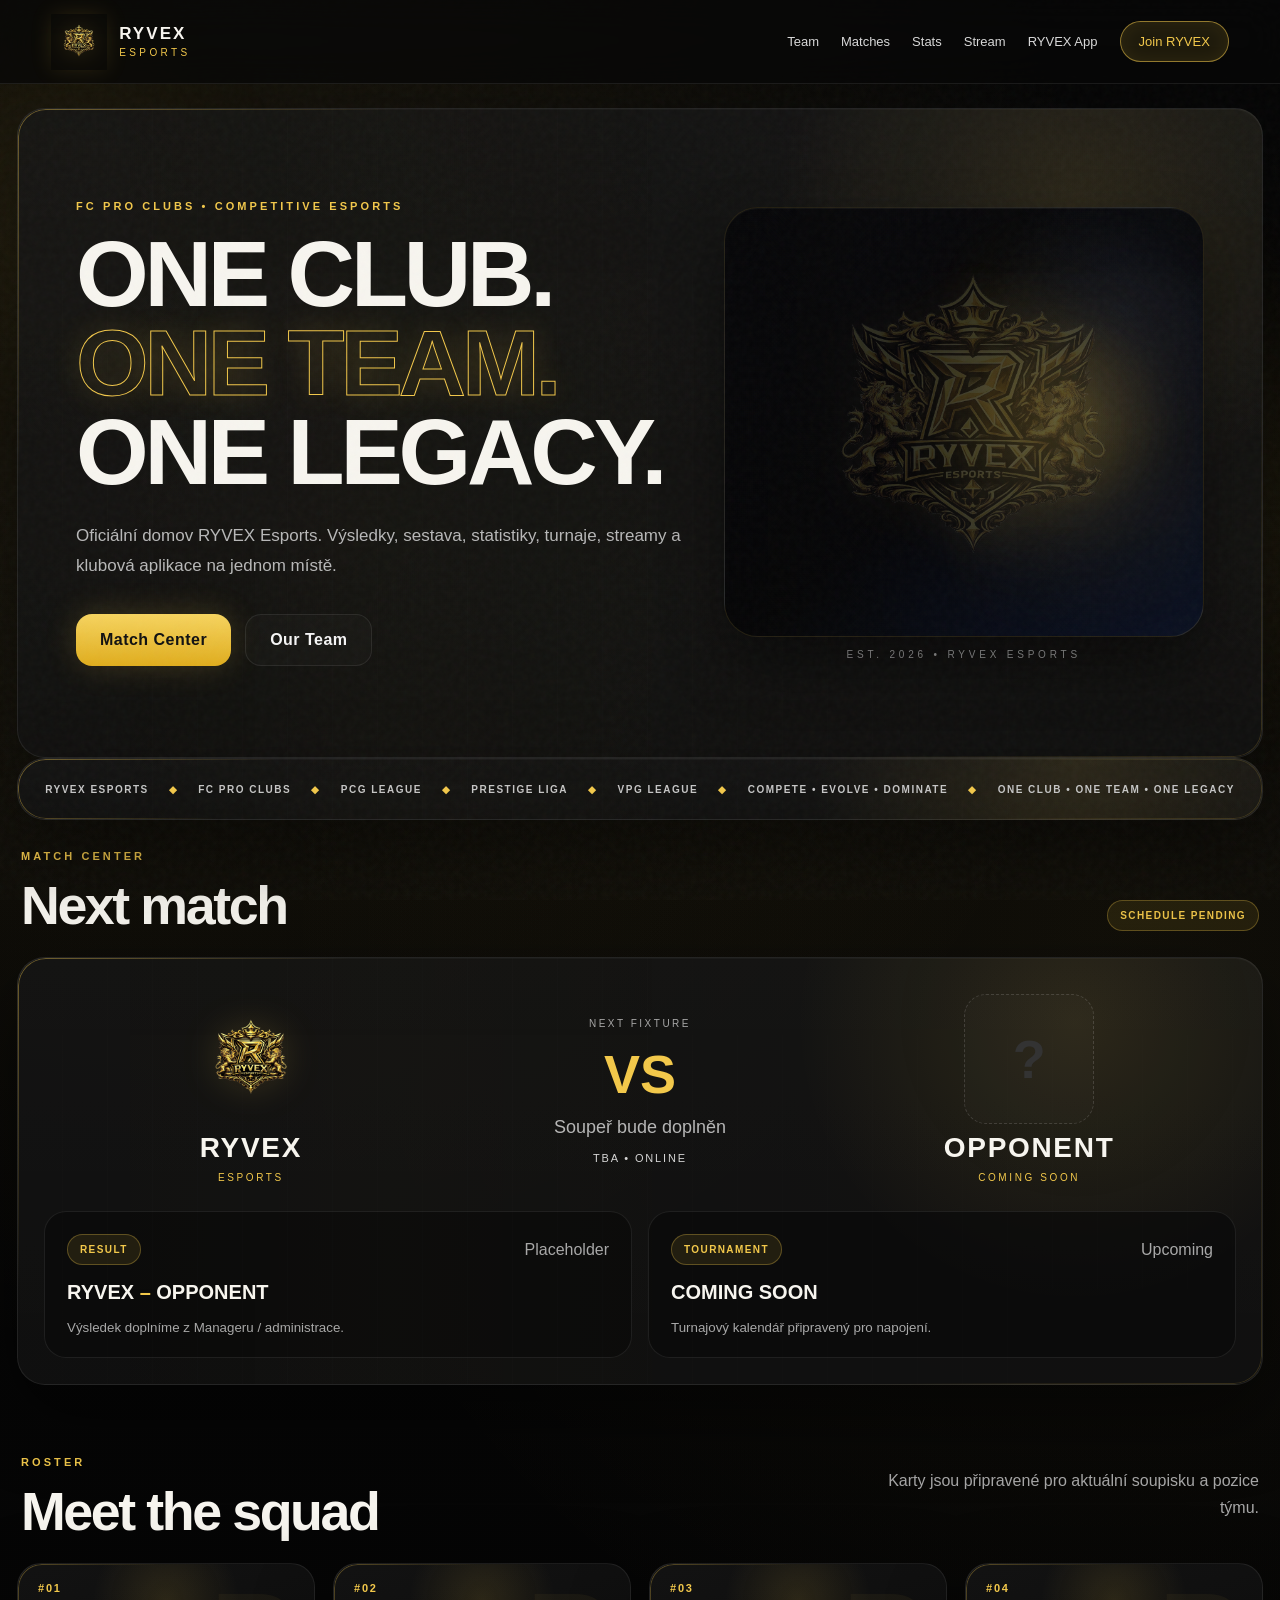
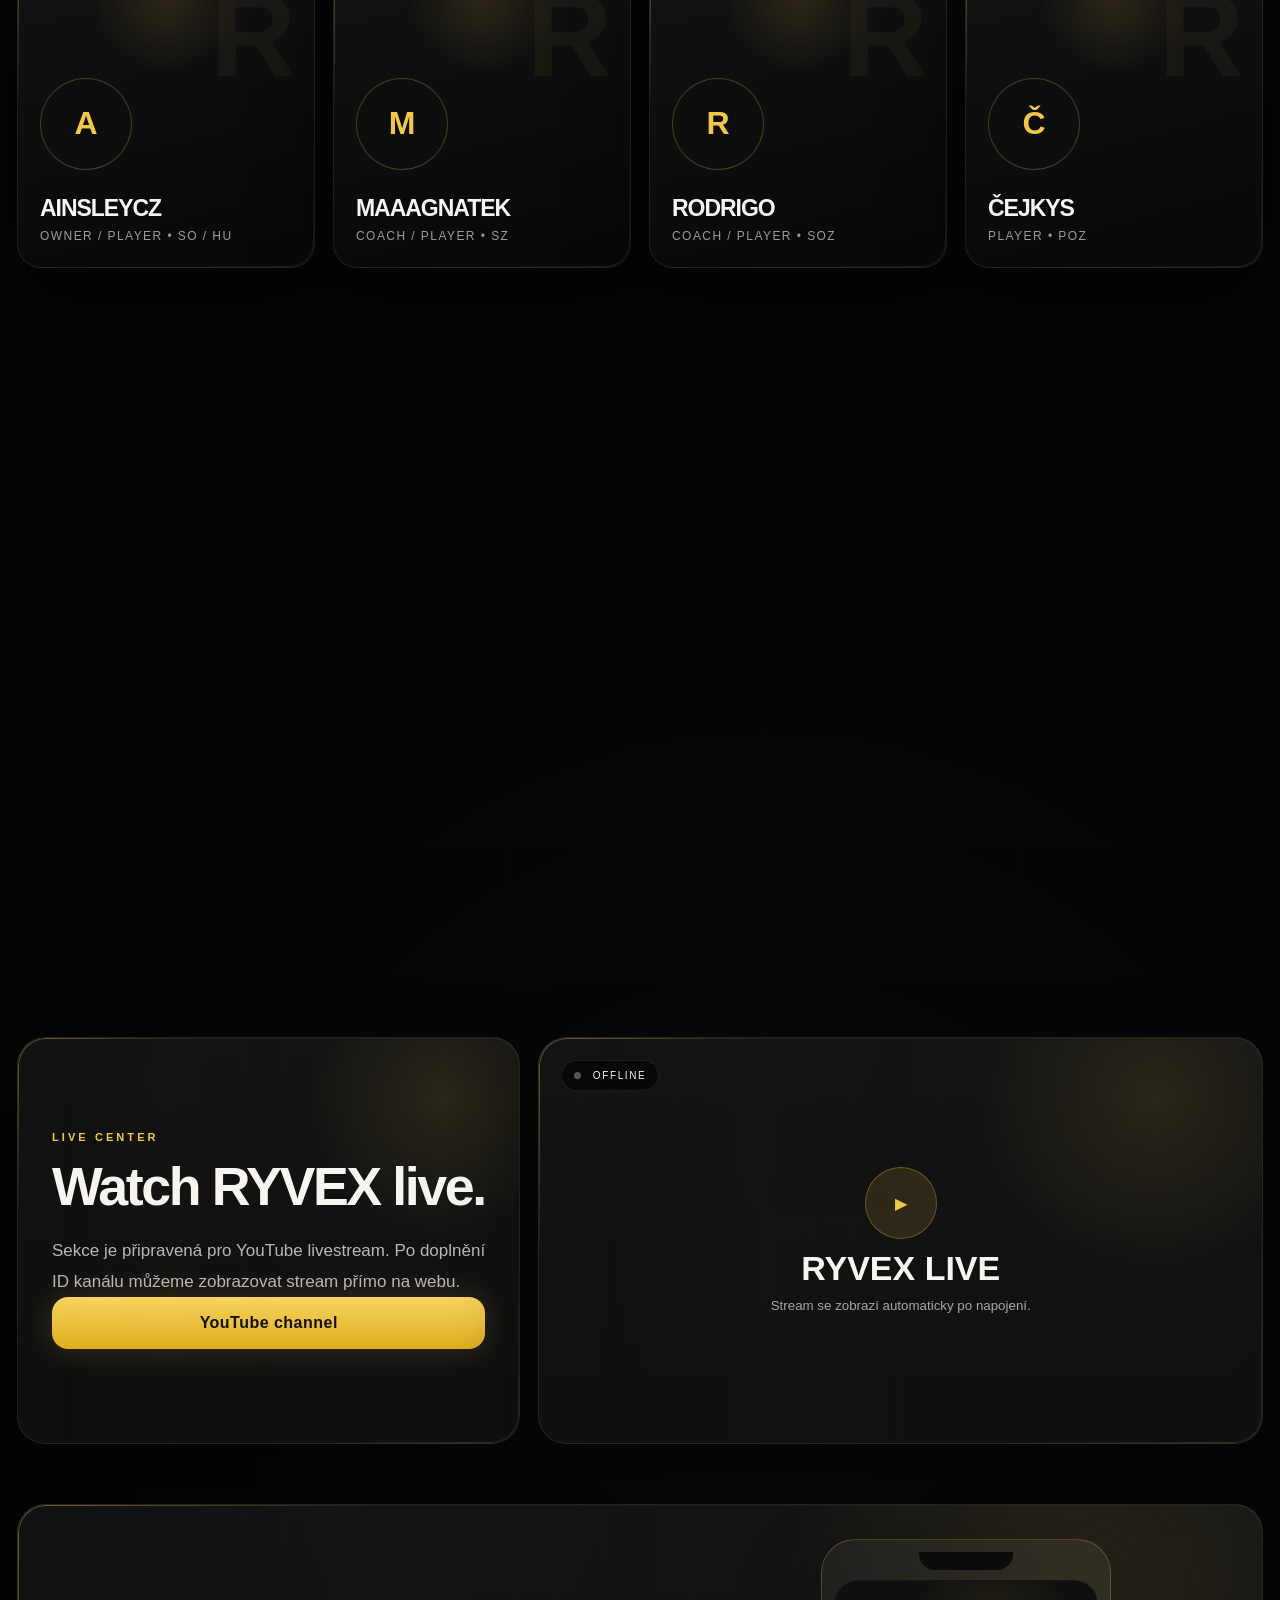
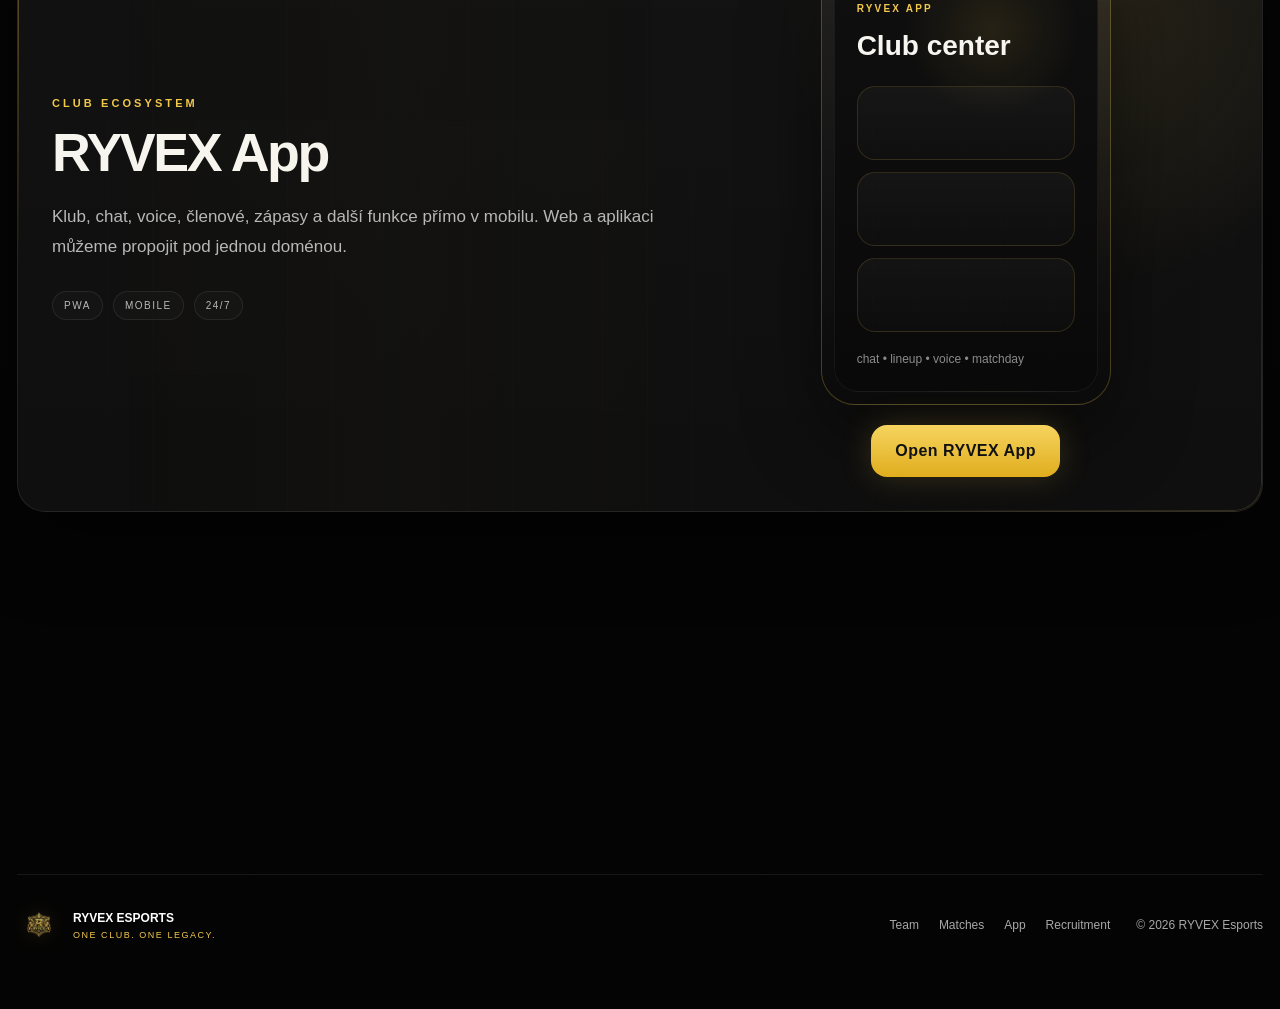
==== index.html @ 5e10c639 "Add files via upload" ====
<!doctype html>
<html lang="cs">
<head>
  <meta charset="utf-8" />
  <meta name="viewport" content="width=device-width, initial-scale=1" />
  <meta name="theme-color" content="#060606" />
  <meta name="description" content="Oficiální web RYVEX Esports." />
  <title>RYVEX Esports</title>
  <link rel="icon" href="assets/ryvex-logo.jpeg" />
  <link rel="stylesheet" href="styles.css" />
</head>
<body>
  <div class="bg-orb orb-a"></div>
  <div class="bg-orb orb-b"></div>
  <div class="bg-orb orb-c"></div>
  <div class="noise"></div>

  <header class="topbar" id="top">
    <a class="brand" href="#home" aria-label="RYVEX Esports – domů">
      <img src="assets/ryvex-logo-transparent.png" alt="RYVEX Esports logo" />
      <div>
        <strong>RYVEX</strong>
        <span>ESPORTS</span>
      </div>
    </a>

    <button class="menu-toggle" aria-label="Otevřít menu" aria-expanded="false">☰</button>

    <nav class="nav" aria-label="Hlavní navigace">
      <a href="#team">Team</a>
      <a href="#matches">Matches</a>
      <a href="#stats">Stats</a>
      <a href="#stream">Stream</a>
      <a href="#app">RYVEX App</a>
      <a class="nav-cta" href="#join">Join RYVEX</a>
    </nav>
  </header>

  <main class="page-shell">
    <section class="hero panel panel-hero" id="home">
      <div class="hero-copy reveal">
        <div class="eyebrow">FC PRO CLUBS • COMPETITIVE ESPORTS</div>
        <h1>ONE CLUB.<br><span>ONE TEAM.</span><br>ONE LEGACY.</h1>
        <p>
          Oficiální domov RYVEX Esports. Výsledky, sestava, statistiky,
          turnaje, streamy a klubová aplikace na jednom místě.
        </p>
        <div class="hero-actions">
          <a class="btn btn-primary" href="#matches">Match Center</a>
          <a class="btn btn-ghost" href="#team">Our Team</a>
        </div>
      </div>

      <div class="hero-mark reveal">
        <div class="emblem-stage discord-stage">
          <div class="discord-glow"></div>
          <img class="hero-emblem hero-emblem-bg" src="assets/ryvex-logo-transparent.png" alt="RYVEX Esports znak v pozadí" />
          <div class="discord-shade"></div>
        </div>
        <div class="since">EST. 2026 • RYVEX ESPORTS</div>
      </div>
    </section>

    <section class="ticker panel panel-thin" aria-label="RYVEX informace">
      <div>RYVEX ESPORTS</div><span>◆</span>
      <div>FC PRO CLUBS</div><span>◆</span>
      <div>PCG LEAGUE</div><span>◆</span>
      <div>PRESTIGE LIGA</div><span>◆</span>
      <div>VPG LEAGUE</div><span>◆</span>
      <div>COMPETE • EVOLVE • DOMINATE</div><span>◆</span>
      <div>ONE CLUB • ONE TEAM • ONE LEGACY</div>
    </section>

    <section class="section" id="matches">
      <div class="section-head reveal">
        <div>
          <div class="eyebrow">MATCH CENTER</div>
          <h2>Next match</h2>
        </div>
        <span class="status-pill">SCHEDULE PENDING</span>
      </div>

      <div class="match-shell reveal panel">
        <div class="match-card-main">
          <div class="team-side ryvex-side">
            <img src="assets/ryvex-logo-transparent.png" alt="RYVEX logo" />
            <strong>RYVEX</strong>
            <span>ESPORTS</span>
          </div>

          <div class="match-meta">
            <small>NEXT FIXTURE</small>
            <div class="vs">VS</div>
            <p>Soupeř bude doplněn</p>
            <div class="match-time">TBA • ONLINE</div>
          </div>

          <div class="team-side opponent">
            <div class="opponent-mark">?</div>
            <strong>OPPONENT</strong>
            <span>COMING SOON</span>
          </div>
        </div>

        <div class="results-grid">
          <article class="result-card">
            <div><span class="badge">RESULT</span><span class="muted">Placeholder</span></div>
            <strong>RYVEX <b>–</b> OPPONENT</strong>
            <small>Výsledek doplníme z Manageru / administrace.</small>
          </article>
          <article class="result-card">
            <div><span class="badge">TOURNAMENT</span><span class="muted">Upcoming</span></div>
            <strong>COMING SOON</strong>
            <small>Turnajový kalendář připravený pro napojení.</small>
          </article>
        </div>
      </div>
    </section>

    <section class="section team-section" id="team">
      <div class="section-head reveal">
        <div>
          <div class="eyebrow">ROSTER</div>
          <h2>Meet the squad</h2>
        </div>
        <p class="section-note">Karty jsou připravené pro aktuální soupisku a pozice týmu.</p>
      </div>

      <div class="roster-grid" id="rosterGrid"></div>
    </section>

    <section class="section" id="stats">
      <div class="section-head reveal">
        <div>
          <div class="eyebrow">CLUB DATA</div>
          <h2>RYVEX numbers</h2>
        </div>
      </div>

      <div class="stats-shell panel reveal">
        <div class="stats-grid">
          <article class="stat"><span>01</span><strong>SEASONS</strong><small>Competitive journey</small></article>
          <article class="stat"><span>00</span><strong>WINS</strong><small>Napojíme na výsledky</small></article>
          <article class="stat"><span>00</span><strong>GOALS</strong><small>Automatické klubové statistiky</small></article>
          <article class="stat"><span>00</span><strong>MVP</strong><small>Player performance</small></article>
        </div>
      </div>
    </section>

    <section class="section split-stream" id="stream">
      <div class="feature panel reveal">
        <div class="eyebrow">LIVE CENTER</div>
        <h2>Watch RYVEX live.</h2>
        <p>
          Sekce je připravená pro YouTube livestream. Po doplnění ID kanálu
          můžeme zobrazovat stream přímo na webu.
        </p>
        <a class="btn btn-primary" href="#" aria-disabled="true">YouTube channel</a>
      </div>

      <div class="stream-frame panel reveal">
        <div class="live-dot"><span></span> OFFLINE</div>
        <div class="stream-placeholder">
          <div class="play">▶</div>
          <strong>RYVEX LIVE</strong>
          <small>Stream se zobrazí automaticky po napojení.</small>
        </div>
      </div>
    </section>

    <section class="section" id="app">
      <div class="app-shell panel reveal">
        <div class="app-copy">
          <div class="eyebrow">CLUB ECOSYSTEM</div>
          <h2>RYVEX App</h2>
          <p>
            Klub, chat, voice, členové, zápasy a další funkce přímo v mobilu.
            Web a aplikaci můžeme propojit pod jednou doménou.
          </p>
          <div class="app-badges">
            <span>PWA</span><span>MOBILE</span><span>24/7</span>
          </div>
        </div>
        <div class="app-preview">
          <div class="phone-mock">
            <div class="phone-notch"></div>
            <div class="phone-screen">
              <div class="mini-badge">RYVEX APP</div>
              <div class="mini-title">Club center</div>
              <div class="mini-cards">
                <div></div><div></div><div></div>
              </div>
              <div class="mini-footer">chat • lineup • voice • matchday</div>
            </div>
          </div>
          <a class="btn btn-primary" href="#" aria-disabled="true">Open RYVEX App</a>
        </div>
      </div>
    </section>

    <section class="section" id="join">
      <div class="join-panel panel reveal">
        <div>
          <div class="eyebrow">RECRUITMENT</div>
          <h2>Ready to wear the R?</h2>
          <p>
            Hledáme hráče, kteří chtějí komunikovat, soutěžit a růst společně
            s klubem. Náborový formulář připojíme zdarma.
          </p>
        </div>
        <a class="btn btn-primary" href="mailto:ryvex@example.com">Join RYVEX</a>
      </div>
    </section>
  </main>

  <footer class="footer-wrap">
    <div class="footer-brand">
      <img src="assets/ryvex-logo-transparent.png" alt="" />
      <div><strong>RYVEX ESPORTS</strong><span>ONE CLUB. ONE LEGACY.</span></div>
    </div>
    <div class="footer-links">
      <a href="#team">Team</a>
      <a href="#matches">Matches</a>
      <a href="#app">App</a>
      <a href="#join">Recruitment</a>
    </div>
    <div class="copyright">© <span id="year"></span> RYVEX Esports</div>
  </footer>

  <script src="script.js"></script>
</body>
</html>
---- styles.css ----
:root{
  --bg:#050505;
  --bg-soft:#090909;
  --panel:rgba(15,15,15,.82);
  --panel-strong:rgba(12,12,12,.94);
  --gold:#f2c84b;
  --gold-2:#a67917;
  --gold-soft:rgba(242,200,75,.12);
  --gold-line:rgba(242,200,75,.22);
  --text:#f7f5ef;
  --muted:#a8a8a8;
  --line:rgba(255,255,255,.08);
  --radius:28px;
  --shadow:0 30px 80px rgba(0,0,0,.45);
}
*{box-sizing:border-box}
html{scroll-behavior:smooth}
body{
  margin:0;
  background:
    radial-gradient(circle at 15% 10%, rgba(242,200,75,.09), transparent 24%),
    radial-gradient(circle at 86% 22%, rgba(242,200,75,.05), transparent 24%),
    radial-gradient(circle at 60% 70%, rgba(255,255,255,.02), transparent 25%),
    linear-gradient(180deg,#060606 0%, #040404 100%);
  color:var(--text);
  font-family:Inter,ui-sans-serif,-apple-system,BlinkMacSystemFont,"Segoe UI",sans-serif;
  overflow-x:hidden;
}
a{color:inherit;text-decoration:none}
img{display:block;max-width:100%}
.noise{
  position:fixed;inset:0;pointer-events:none;z-index:2;opacity:.035;
  background-image:url("data:image/svg+xml,%3Csvg viewBox='0 0 180 180' xmlns='http://www.w3.org/2000/svg'%3E%3Cfilter id='n'%3E%3CfeTurbulence type='fractalNoise' baseFrequency='.8' numOctaves='4' stitchTiles='stitch'/%3E%3C/filter%3E%3Crect width='100%25' height='100%25' filter='url(%23n)' opacity='.9'/%3E%3C/svg%3E");
}
.bg-orb{
  position:fixed;border-radius:50%;filter:blur(95px);pointer-events:none;z-index:0;opacity:.95;
}
.orb-a{width:260px;height:260px;left:-80px;top:80px;background:rgba(242,200,75,.08)}
.orb-b{width:360px;height:360px;right:-120px;top:320px;background:rgba(242,200,75,.06)}
.orb-c{width:260px;height:260px;left:40%;bottom:10%;background:rgba(255,255,255,.025)}
.topbar{
  position:sticky;top:0;z-index:60;
  height:84px;padding:0 clamp(18px,4vw,54px);
  display:flex;align-items:center;justify-content:space-between;
  background:rgba(7,7,7,.72);
  border-bottom:1px solid var(--line);
  backdrop-filter:blur(18px);
}
.brand{display:flex;align-items:center;gap:12px;position:relative;z-index:1}
.brand img{width:56px;height:56px;object-fit:contain;border-radius:0;border:0;box-shadow:0 0 22px rgba(242,200,75,.12);filter:drop-shadow(0 0 12px rgba(242,200,75,.16))}
.brand div{display:grid;line-height:1}
.brand strong{font-size:17px;letter-spacing:.12em}
.brand span{font-size:10px;letter-spacing:.34em;color:var(--gold);margin-top:6px}
.nav{display:flex;align-items:center;gap:22px;font-size:13px;color:#d8d8d8}
.nav a{transition:.25s ease}
.nav a:hover{color:var(--gold)}
.nav-cta{
  padding:12px 18px;border:1px solid rgba(242,200,75,.55);border-radius:999px;
  color:var(--gold)!important;background:rgba(242,200,75,.10);
  box-shadow:inset 0 0 18px rgba(242,200,75,.08);
}
.menu-toggle{display:none;background:none;border:0;color:white;font-size:28px}
.page-shell{position:relative;z-index:1;width:min(1280px,calc(100% - 34px));margin:0 auto;padding:24px 0 36px}
.section{padding:30px 0}
.panel{
  background:
    linear-gradient(180deg,rgba(255,255,255,.025),rgba(255,255,255,.01)),
    radial-gradient(circle at 85% 15%,rgba(242,200,75,.11),transparent 25%),
    var(--panel);
  border:1px solid rgba(255,255,255,.08);
  box-shadow:var(--shadow), inset 0 1px 0 rgba(255,255,255,.03);
  border-radius:var(--radius);
  position:relative;
  overflow:hidden;
}
.panel::before{
  content:"";position:absolute;inset:0;border-radius:inherit;padding:1px;
  background:linear-gradient(135deg,rgba(242,200,75,.42),transparent 20%,transparent 78%,rgba(242,200,75,.18));
  -webkit-mask:linear-gradient(#000 0 0) content-box,linear-gradient(#000 0 0);
  -webkit-mask-composite:xor;mask-composite:exclude;
  pointer-events:none;
}
.panel::after{
  content:"";position:absolute;inset:0;background:
  linear-gradient(90deg,transparent,rgba(242,200,75,.02),transparent 60%),
  repeating-linear-gradient(90deg,transparent 0 44px,rgba(255,255,255,.012) 44px 45px);
  opacity:.55;pointer-events:none;
}
.panel-hero{padding:58px;display:grid;grid-template-columns:1.12fr .88fr;align-items:center;gap:36px;min-height:650px}
.panel-thin{padding:18px 28px}
.hero-copy,.hero-mark{position:relative;z-index:1}
.eyebrow{color:var(--gold);font-size:11px;font-weight:800;letter-spacing:.28em;margin-bottom:18px}
h1,h2,h3{margin:0;letter-spacing:-.045em;line-height:.95}
h1{font-size:clamp(56px,7.3vw,106px);font-weight:900}
h1 span{color:transparent;-webkit-text-stroke:1px var(--gold);text-shadow:0 0 30px rgba(242,200,75,.16)}
h2{font-size:clamp(40px,4.2vw,64px)}
.hero p,.feature p,.app-copy p,.join-panel p{max-width:640px;color:#b8b8b8;font-size:17px;line-height:1.8;margin:24px 0 0}
.hero-actions{display:flex;gap:14px;flex-wrap:wrap;margin-top:32px}
.btn{display:inline-flex;align-items:center;justify-content:center;min-height:52px;padding:0 24px;border-radius:16px;font-weight:800;letter-spacing:.03em;transition:transform .2s ease, box-shadow .2s ease, border-color .2s ease}
.btn:hover{transform:translateY(-1px)}
.btn-primary{background:linear-gradient(180deg,#f6d45f,#e0ad1d);color:#111;box-shadow:0 0 32px rgba(242,200,75,.18)}
.btn-ghost{background:rgba(255,255,255,.02);border:1px solid var(--line);color:#f5f5f5}
.emblem-stage{
  position:relative;min-height:430px;overflow:hidden;
  border-radius:34px;isolation:isolate;
}
.discord-stage{
  background:
    radial-gradient(circle at 72% 48%, rgba(242,200,75,.11), transparent 24%),
    radial-gradient(circle at 84% 24%, rgba(43,61,114,.22), transparent 28%),
    linear-gradient(140deg, rgba(9,9,12,.98) 0%, rgba(6,6,8,.96) 54%, rgba(12,20,42,.96) 100%);
  border:1px solid rgba(242,200,75,.12);
  box-shadow:inset 0 1px 0 rgba(255,255,255,.05),0 28px 60px rgba(0,0,0,.42);
}
.discord-stage::before{
  content:"";position:absolute;inset:-18% auto -18% 48%;width:52%;
  background:radial-gradient(circle,rgba(242,200,75,.12) 0%,rgba(242,200,75,.035) 46%,transparent 72%);
  filter:blur(16px);opacity:.95;z-index:0;
}
.discord-glow{
  position:absolute;inset:12% 10% 10% 38%;
  background:radial-gradient(circle at center,rgba(255,214,98,.16),rgba(255,214,98,.05) 42%,transparent 74%);
  filter:blur(24px);z-index:0;
}
.hero-emblem{position:absolute;height:auto;object-fit:contain;pointer-events:none}
.hero-emblem-bg{
  width:min(520px,96%);
  right:0;top:50%;transform:translateY(-50%) scale(1.05);
  opacity:.22;
  filter:saturate(.9) brightness(.82) drop-shadow(0 0 28px rgba(242,200,75,.18));
}
.discord-shade{
  position:absolute;inset:0;
  background:
    linear-gradient(90deg, rgba(8,8,8,.10) 0%, rgba(8,8,8,.02) 42%, rgba(8,8,8,.14) 100%),
    radial-gradient(circle at 76% 50%, transparent 0%, rgba(5,5,5,.08) 58%, rgba(5,5,5,.38) 100%);
  pointer-events:none;z-index:1;
}
.since{text-align:center;color:#777;font-size:10px;letter-spacing:.38em;margin-top:12px;position:relative;z-index:1}

.ticker{display:flex;align-items:center;justify-content:center;gap:20px;white-space:nowrap;color:#c6c6c6;font-weight:800;letter-spacing:.15em;font-size:10px;min-height:62px;overflow-x:auto;scrollbar-width:none}
.ticker::-webkit-scrollbar{display:none}
.ticker span{color:var(--gold);flex:0 0 auto}
.ticker div{flex:0 0 auto}
.section-head{display:flex;align-items:flex-end;justify-content:space-between;gap:24px;margin-bottom:26px;padding:0 4px}
.section-note{max-width:380px;color:var(--muted);text-align:right;line-height:1.7}
.status-pill,.badge{font-size:10px;letter-spacing:.14em;font-weight:800;padding:9px 12px;border-radius:999px;border:1px solid rgba(242,200,75,.3);color:var(--gold);background:rgba(242,200,75,.10)}
.match-shell{padding:26px}
.match-card-main{display:grid;grid-template-columns:1fr .8fr 1fr;align-items:center;gap:24px;padding:10px 4px 28px}
.team-side{display:grid;justify-items:center;gap:8px;text-align:center}
.team-side img{width:130px;height:130px;object-fit:contain;border-radius:0;border:0;filter:drop-shadow(0 0 18px rgba(242,200,75,.16))}
.team-side strong{font-size:28px;letter-spacing:.06em}.team-side span{font-size:10px;letter-spacing:.26em;color:var(--gold)}
.match-meta{text-align:center}
.match-meta small{font-size:10px;letter-spacing:.25em;color:var(--muted)}
.vs{font-size:54px;font-weight:900;margin:12px 0;color:var(--gold)}
.match-meta p{margin:0;color:#b6b6b6;font-size:18px}.match-time{margin-top:14px;font-size:11px;letter-spacing:.17em;color:#d6d6d6}
.opponent-mark{width:130px;height:130px;border-radius:22px;border:1px dashed rgba(255,255,255,.14);display:grid;place-items:center;font-size:54px;font-weight:900;color:#333;background:rgba(255,255,255,.015)}
.results-grid{display:grid;grid-template-columns:1fr 1fr;gap:16px}
.result-card{border:1px solid var(--line);border-radius:22px;background:rgba(10,10,10,.64);padding:22px;display:grid;gap:16px}
.result-card>div{display:flex;justify-content:space-between;align-items:center}
.result-card strong{font-size:20px}.result-card b{color:var(--gold)}
.result-card small,.muted{color:var(--muted)}
.team-section{padding-top:36px}
.roster-grid{display:grid;grid-template-columns:repeat(4,1fr);gap:18px}
.player-card{min-height:305px;padding:22px;display:flex;flex-direction:column;justify-content:flex-end;position:relative;overflow:hidden;border-radius:24px;border:1px solid rgba(255,255,255,.08);background:
radial-gradient(circle at 50% 12%,rgba(242,200,75,.12),transparent 24%),
linear-gradient(165deg,rgba(19,19,19,.96),rgba(8,8,8,.98));box-shadow:var(--shadow)}
.player-card::before{content:"";position:absolute;inset:0;border-radius:inherit;padding:1px;background:linear-gradient(135deg,rgba(242,200,75,.34),transparent 24%,transparent 78%,rgba(242,200,75,.14));-webkit-mask:linear-gradient(#000 0 0) content-box,linear-gradient(#000 0 0);-webkit-mask-composite:xor;mask-composite:exclude}
.player-card::after{content:"R";position:absolute;top:12px;right:18px;font-size:118px;font-weight:900;color:rgba(242,200,75,.05);line-height:1}
.player-card .number{position:absolute;top:18px;left:20px;color:var(--gold);font-size:11px;font-weight:800;letter-spacing:.16em}
.player-card .avatar{width:92px;height:92px;border-radius:50%;border:1px solid rgba(242,200,75,.25);display:grid;place-items:center;margin-bottom:28px;font-size:32px;font-weight:900;background:#0d0d0d;color:var(--gold);position:relative;z-index:1}
.player-card h3{font-size:23px;position:relative;z-index:1}
.player-card p{margin:8px 0 0;color:#9c9c9c;font-size:12px;letter-spacing:.12em;line-height:1.5;position:relative;z-index:1}
.stats-shell{padding:18px}
.stats-grid{display:grid;grid-template-columns:repeat(4,1fr);gap:16px}
.stat{min-height:180px;border:1px solid var(--line);border-radius:22px;background:rgba(10,10,10,.66);padding:26px;display:flex;flex-direction:column;justify-content:flex-end}
.stat span{font-size:58px;font-weight:900;color:var(--gold)}
.stat strong{font-size:15px;letter-spacing:.14em;margin-top:10px}
.stat small{color:var(--muted);margin-top:8px}
.split-stream{display:grid;grid-template-columns:.82fr 1.18fr;gap:18px;align-items:stretch}
.feature,.stream-frame{padding:34px}
.feature{display:flex;flex-direction:column;justify-content:center}
.stream-frame{aspect-ratio:16/9;position:relative}
.live-dot{position:absolute;top:22px;left:22px;font-size:10px;letter-spacing:.16em;background:rgba(0,0,0,.52);padding:9px 12px;border-radius:999px;border:1px solid var(--line);z-index:1}
.live-dot span{width:7px;height:7px;background:#555;display:inline-block;border-radius:50%;margin-right:7px}
.stream-placeholder{position:absolute;inset:0;display:grid;place-content:center;text-align:center;gap:10px;z-index:1}
.play{width:72px;height:72px;border-radius:50%;display:grid;place-items:center;margin:auto;border:1px solid rgba(242,200,75,.3);background:rgba(242,200,75,.12);color:var(--gold)}
.stream-placeholder strong{font-size:34px}.stream-placeholder small{color:var(--muted)}
.app-shell{padding:34px;display:grid;grid-template-columns:1fr .85fr;align-items:center;gap:34px}
.app-badges{display:flex;gap:10px;margin-top:28px;flex-wrap:wrap}
.app-badges span{padding:8px 11px;border-radius:999px;border:1px solid var(--line);font-size:10px;letter-spacing:.15em;color:#b9b9b9;background:rgba(255,255,255,.02)}
.app-preview{display:grid;justify-items:center;gap:20px}
.phone-mock{width:min(290px,100%);padding:12px;border-radius:34px;border:1px solid rgba(242,200,75,.26);background:linear-gradient(180deg,rgba(255,255,255,.05),rgba(0,0,0,.3));box-shadow:var(--shadow)}
.phone-notch{width:94px;height:18px;background:#0b0b0b;border-radius:0 0 16px 16px;margin:0 auto 10px}
.phone-screen{min-height:390px;border-radius:24px;padding:22px;background:
radial-gradient(circle at 60% 12%,rgba(242,200,75,.10),transparent 22%),
linear-gradient(180deg,#0f0f0f,#090909);border:1px solid rgba(255,255,255,.05)}
.mini-badge{font-size:10px;letter-spacing:.22em;color:var(--gold);font-weight:800}
.mini-title{font-size:28px;font-weight:900;margin-top:16px}
.mini-cards{display:grid;gap:12px;margin-top:24px}
.mini-cards div{height:74px;border-radius:18px;background:linear-gradient(180deg,rgba(255,255,255,.04),rgba(255,255,255,.015));border:1px solid rgba(242,200,75,.14)}
.mini-footer{margin-top:18px;color:#8b8b8b;font-size:12px;line-height:1.6}
.join-panel{padding:34px;display:flex;align-items:center;justify-content:space-between;gap:30px}
.footer-wrap{width:min(1280px,calc(100% - 34px));margin:0 auto 44px;padding:28px 0 18px;border-top:1px solid var(--line);display:grid;grid-template-columns:1fr auto auto;align-items:center;gap:26px;color:var(--muted);font-size:12px;position:relative;z-index:1}
.footer-brand{display:flex;align-items:center;gap:12px}.footer-brand img{width:44px;height:44px;object-fit:contain;border-radius:0;filter:drop-shadow(0 0 10px rgba(242,200,75,.12))}.footer-brand div{display:grid}.footer-brand strong{color:white}.footer-brand span{font-size:9px;letter-spacing:.17em;color:var(--gold);margin-top:5px}
.footer-links{display:flex;gap:20px}.footer-links a:hover{color:var(--gold)}
.reveal{opacity:0;transform:translateY(18px);transition:opacity .7s ease,transform .7s ease}.reveal.visible{opacity:1;transform:none}
@media (max-width:1100px){
  .panel-hero,.app-shell{grid-template-columns:1fr}
  .split-stream{grid-template-columns:1fr}
  .hero-mark{max-width:620px;margin:auto}
}
@media (max-width:980px){
  .nav{position:absolute;top:82px;left:14px;right:14px;display:none;flex-direction:column;align-items:stretch;background:#0b0b0b;border:1px solid var(--line);border-radius:20px;padding:18px;box-shadow:var(--shadow)}
  .nav.open{display:flex}.menu-toggle{display:block}
  .match-card-main{grid-template-columns:1fr;gap:30px}
  .roster-grid,.stats-grid{grid-template-columns:repeat(2,1fr)}
  .join-panel{align-items:flex-start;flex-direction:column}
  .footer-wrap{grid-template-columns:1fr;justify-items:start}
}
@media (max-width:700px){
  .page-shell{width:min(100% - 18px,1280px);padding-top:12px}
  .section{padding:20px 0}
  .topbar{padding:0 14px}.brand div{display:none}
  .panel-hero{padding:28px;min-height:auto;gap:20px}
  .emblem-stage{min-height:300px}
  .hero-emblem-bg{width:min(420px,100%);opacity:.28;right:50%;transform:translate(50%,-50%) scale(1.02)}
  h1{font-size:clamp(46px,14vw,68px)}
  h2{font-size:clamp(38px,11vw,52px)}
  .hero p,.feature p,.app-copy p,.join-panel p{font-size:16px;line-height:1.75}
  .section-head{align-items:flex-start;flex-direction:column}
  .section-note{text-align:left}
  .ticker{justify-content:flex-start;padding:0 16px;overflow:auto}
  .results-grid,.roster-grid,.stats-grid{grid-template-columns:1fr}
  .match-shell,.stats-shell,.feature,.stream-frame,.app-shell,.join-panel{padding:22px}
  .team-side img,.opponent-mark{width:110px;height:110px}
  .app-shell{gap:24px}
  .phone-screen{min-height:300px}
  .stream-frame{min-height:320px;aspect-ratio:auto}
  .stream-placeholder strong{font-size:28px}
}
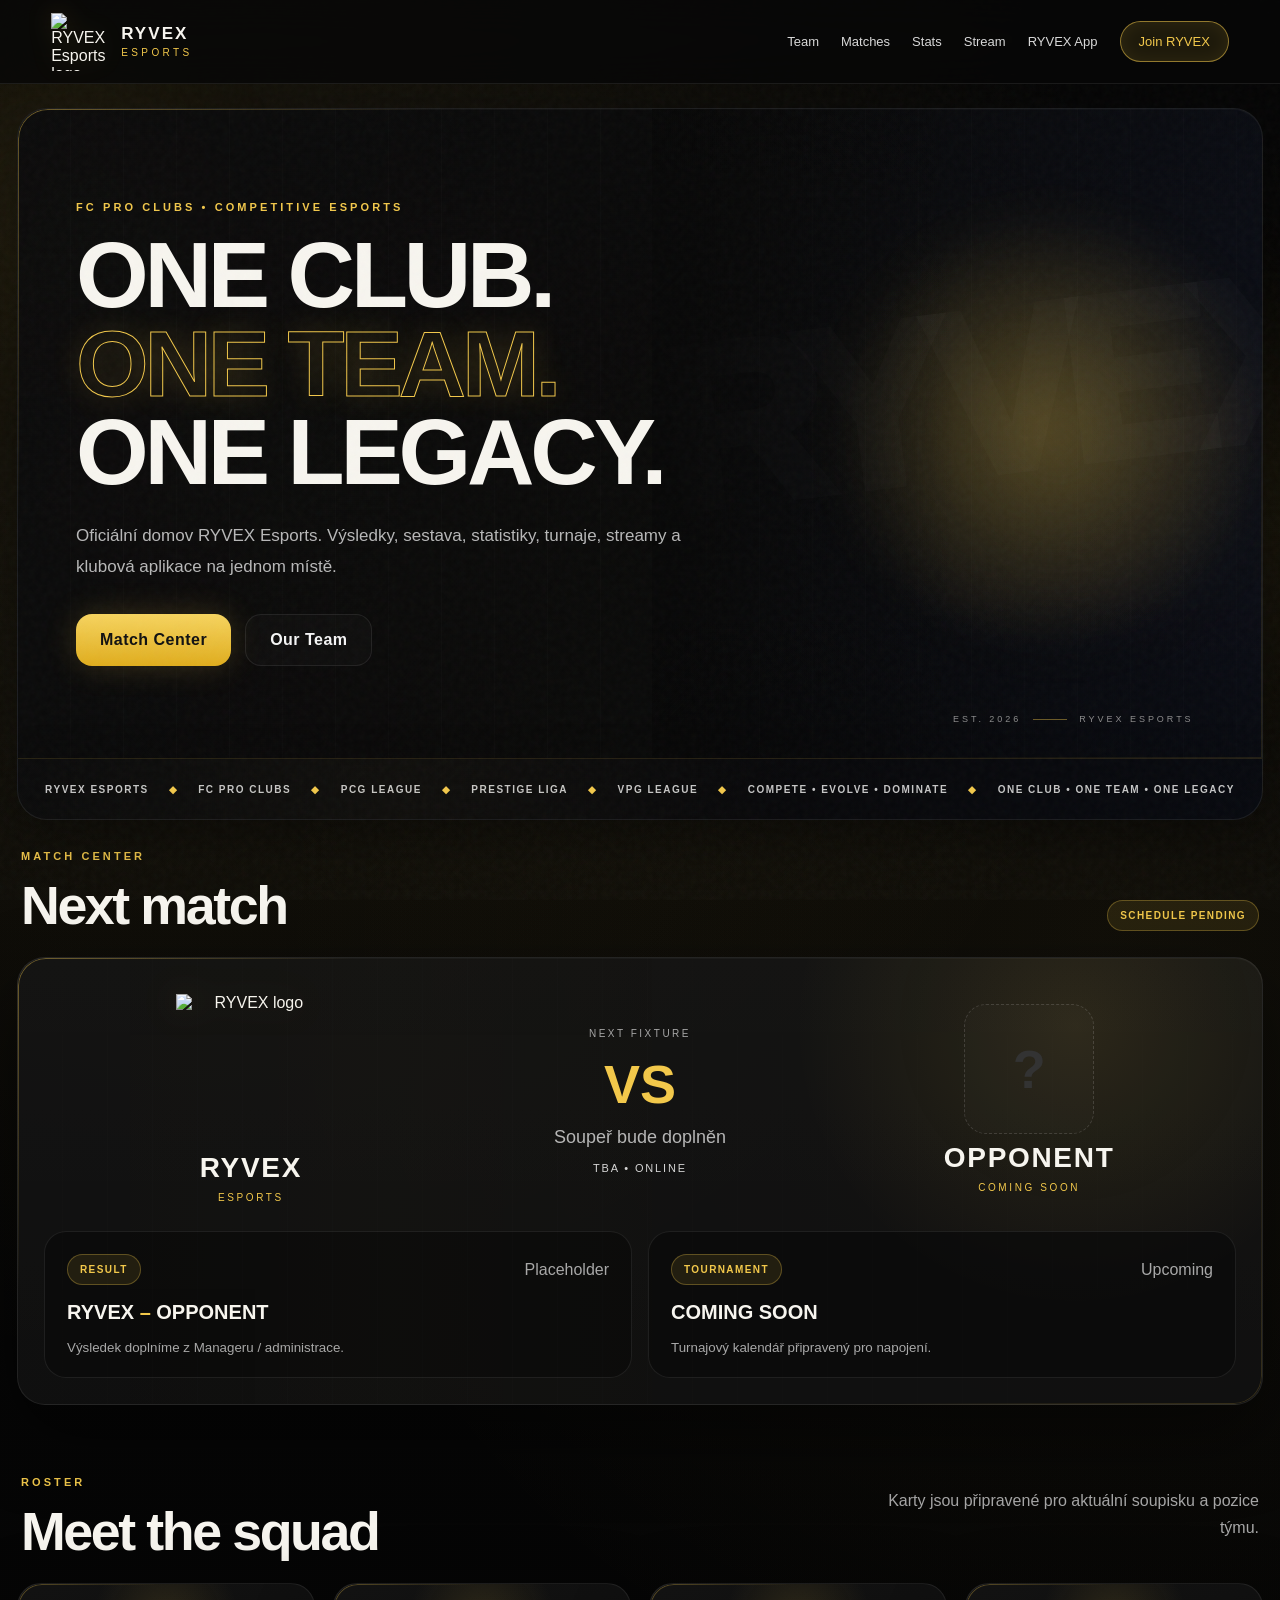
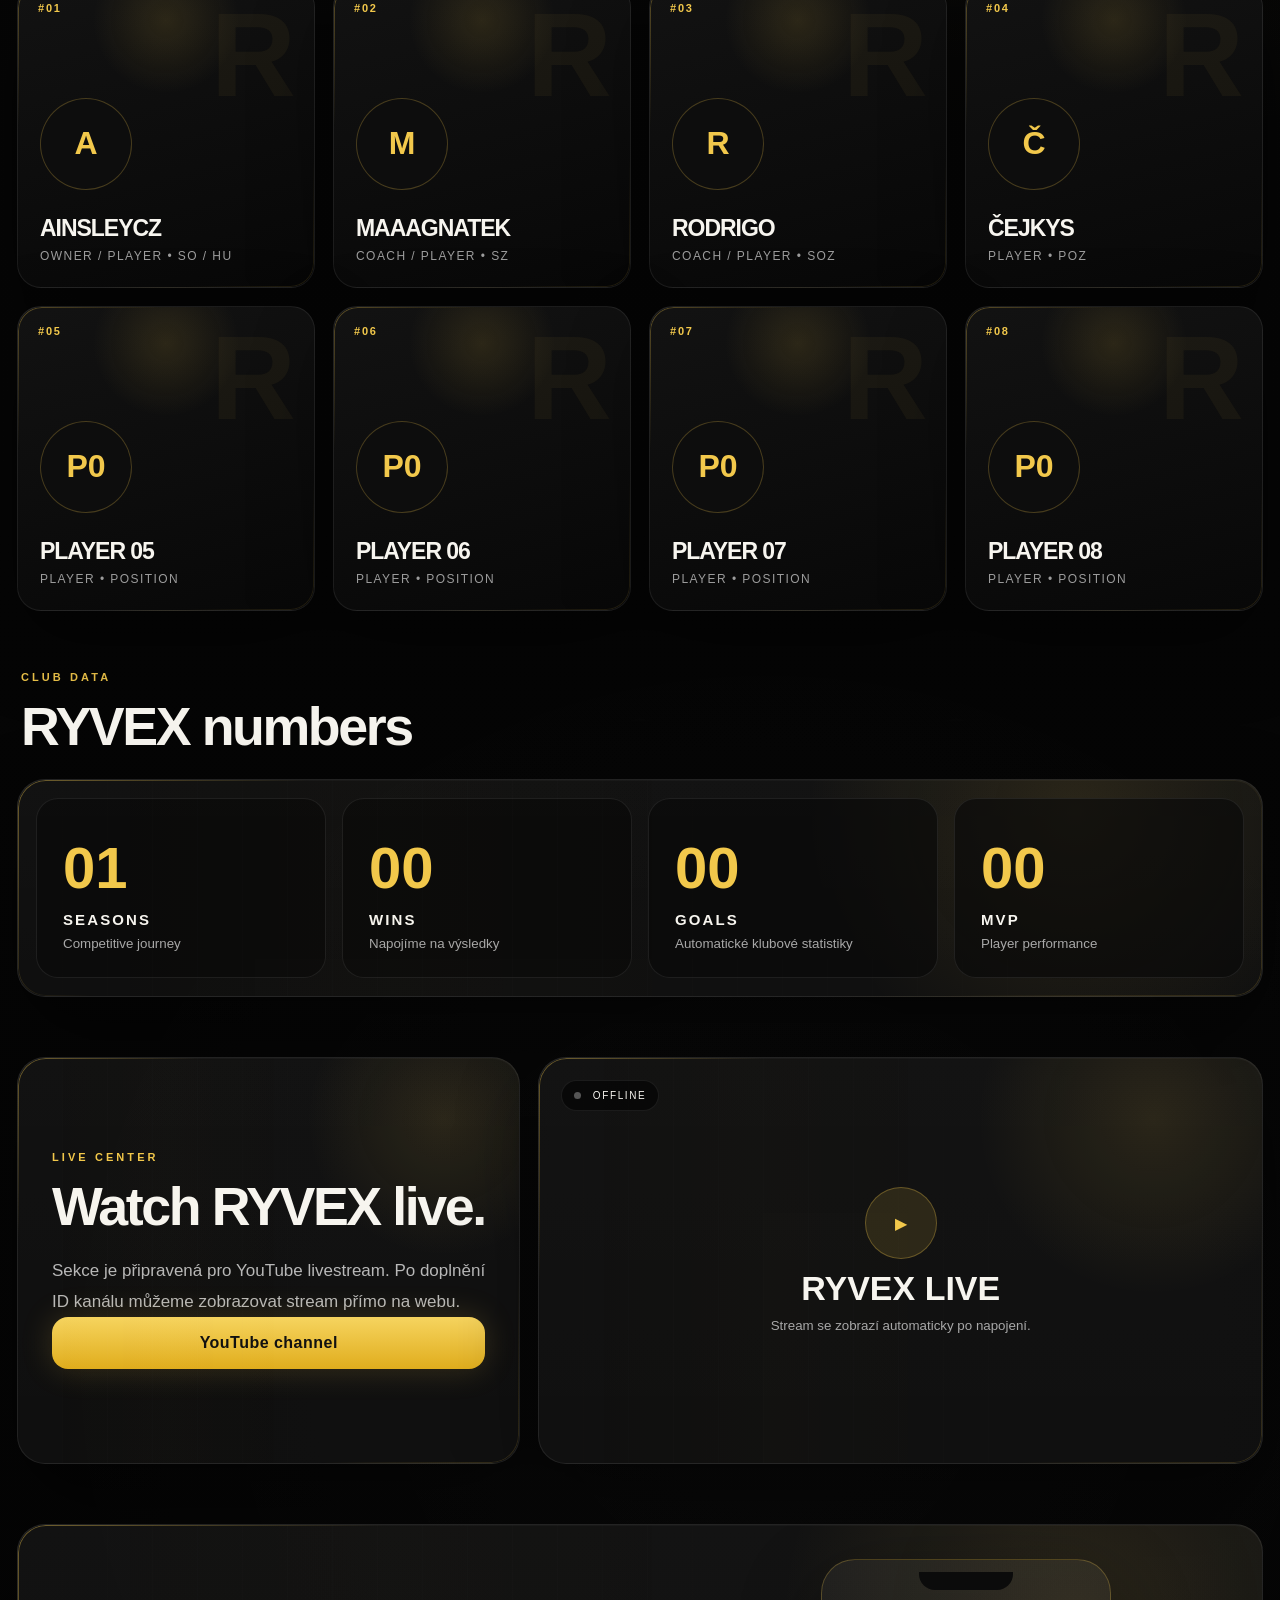
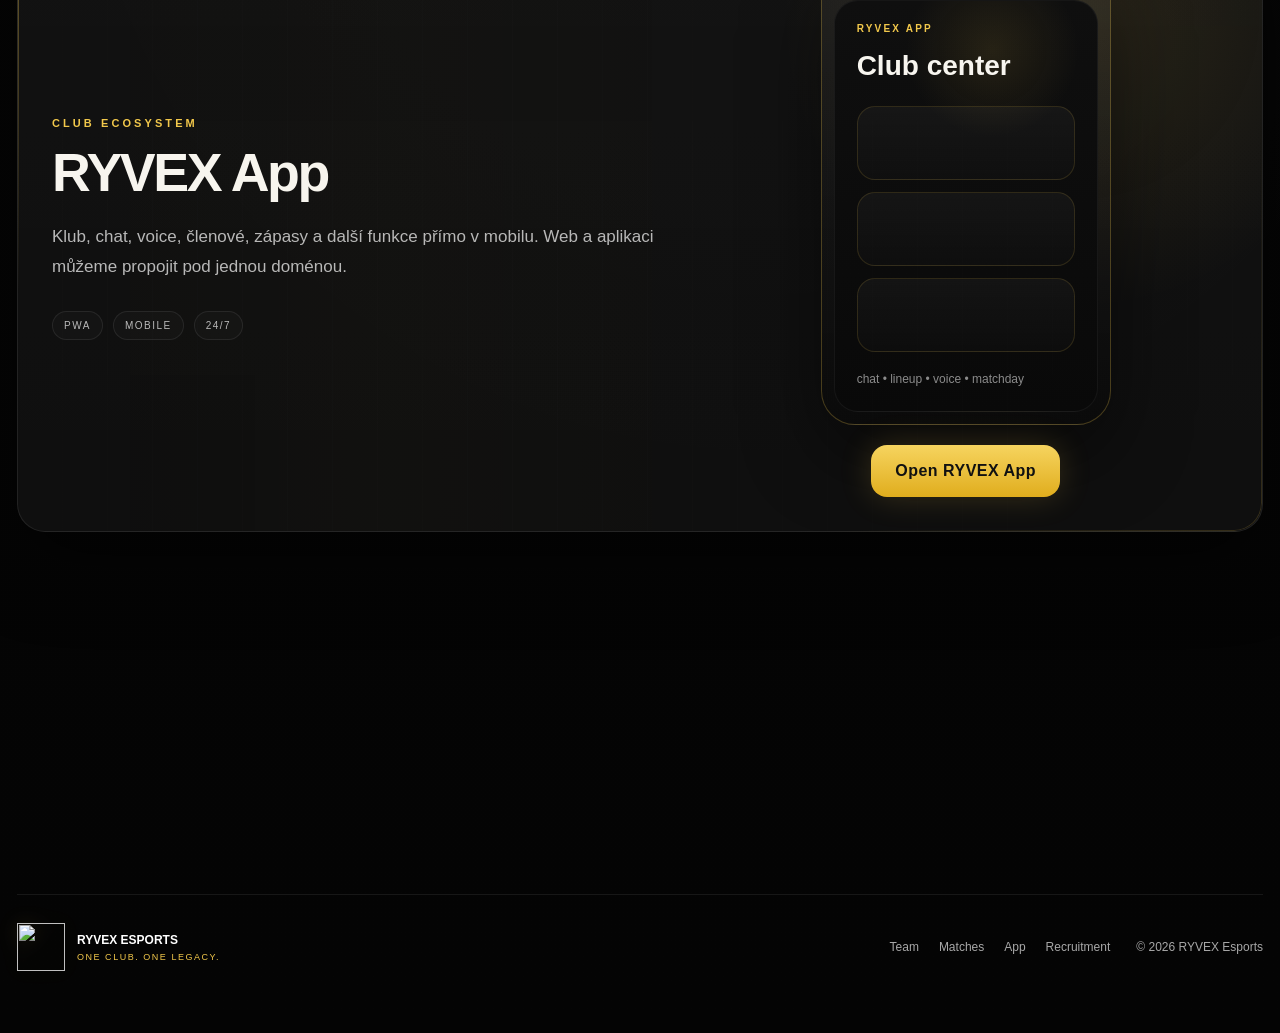
==== commit 9b7acd92: "Add files via upload" ====
--- a/index.html
+++ b/index.html
@@ -6,7 +6,7 @@
   <meta name="theme-color" content="#060606" />
   <meta name="description" content="Oficiální web RYVEX Esports." />
   <title>RYVEX Esports</title>
-  <link rel="icon" href="assets/ryvex-logo.jpeg" />
+  <link rel="icon" href="assets/ryvex-emblem.png" />
   <link rel="stylesheet" href="styles.css" />
 </head>
 <body>
@@ -17,7 +17,7 @@
 
   <header class="topbar" id="top">
     <a class="brand" href="#home" aria-label="RYVEX Esports – domů">
-      <img src="assets/ryvex-logo-transparent.png" alt="RYVEX Esports logo" />
+      <img src="assets/ryvex-emblem.png" alt="RYVEX Esports logo" />
       <div>
         <strong>RYVEX</strong>
         <span>ESPORTS</span>
@@ -37,7 +37,13 @@
   </header>
 
   <main class="page-shell">
-    <section class="hero panel panel-hero" id="home">
+    <section class="hero panel-hero" id="home">
+      <div class="hero-art" aria-hidden="true">
+        <div class="hero-art-word">RYVEX</div>
+        <div class="hero-art-glow"></div>
+        <img src="assets/ryvex-emblem.png" alt="" />
+      </div>
+
       <div class="hero-copy reveal">
         <div class="eyebrow">FC PRO CLUBS • COMPETITIVE ESPORTS</div>
         <h1>ONE CLUB.<br><span>ONE TEAM.</span><br>ONE LEGACY.</h1>
@@ -51,17 +57,14 @@
         </div>
       </div>
 
-      <div class="hero-mark reveal">
-        <div class="emblem-stage discord-stage">
-          <div class="discord-glow"></div>
-          <img class="hero-emblem hero-emblem-bg" src="assets/ryvex-logo-transparent.png" alt="RYVEX Esports znak v pozadí" />
-          <div class="discord-shade"></div>
-        </div>
-        <div class="since">EST. 2026 • RYVEX ESPORTS</div>
+      <div class="hero-signature reveal">
+        <span>EST. 2026</span>
+        <i></i>
+        <span>RYVEX ESPORTS</span>
       </div>
     </section>
 
-    <section class="ticker panel panel-thin" aria-label="RYVEX informace">
+    <section class="ticker hero-ticker" aria-label="RYVEX informace">
       <div>RYVEX ESPORTS</div><span>◆</span>
       <div>FC PRO CLUBS</div><span>◆</span>
       <div>PCG LEAGUE</div><span>◆</span>
@@ -83,7 +86,7 @@
       <div class="match-shell reveal panel">
         <div class="match-card-main">
           <div class="team-side ryvex-side">
-            <img src="assets/ryvex-logo-transparent.png" alt="RYVEX logo" />
+            <img src="assets/ryvex-emblem.png" alt="RYVEX logo" />
             <strong>RYVEX</strong>
             <span>ESPORTS</span>
           </div>
@@ -125,18 +128,13 @@
         </div>
         <p class="section-note">Karty jsou připravené pro aktuální soupisku a pozice týmu.</p>
       </div>
-
       <div class="roster-grid" id="rosterGrid"></div>
     </section>
 
     <section class="section" id="stats">
       <div class="section-head reveal">
-        <div>
-          <div class="eyebrow">CLUB DATA</div>
-          <h2>RYVEX numbers</h2>
-        </div>
+        <div><div class="eyebrow">CLUB DATA</div><h2>RYVEX numbers</h2></div>
       </div>
-
       <div class="stats-shell panel reveal">
         <div class="stats-grid">
           <article class="stat"><span>01</span><strong>SEASONS</strong><small>Competitive journey</small></article>
@@ -149,50 +147,25 @@
 
     <section class="section split-stream" id="stream">
       <div class="feature panel reveal">
-        <div class="eyebrow">LIVE CENTER</div>
-        <h2>Watch RYVEX live.</h2>
-        <p>
-          Sekce je připravená pro YouTube livestream. Po doplnění ID kanálu
-          můžeme zobrazovat stream přímo na webu.
-        </p>
+        <div class="eyebrow">LIVE CENTER</div><h2>Watch RYVEX live.</h2>
+        <p>Sekce je připravená pro YouTube livestream. Po doplnění ID kanálu můžeme zobrazovat stream přímo na webu.</p>
         <a class="btn btn-primary" href="#" aria-disabled="true">YouTube channel</a>
       </div>
-
       <div class="stream-frame panel reveal">
         <div class="live-dot"><span></span> OFFLINE</div>
-        <div class="stream-placeholder">
-          <div class="play">▶</div>
-          <strong>RYVEX LIVE</strong>
-          <small>Stream se zobrazí automaticky po napojení.</small>
-        </div>
+        <div class="stream-placeholder"><div class="play">▶</div><strong>RYVEX LIVE</strong><small>Stream se zobrazí automaticky po napojení.</small></div>
       </div>
     </section>
 
     <section class="section" id="app">
       <div class="app-shell panel reveal">
         <div class="app-copy">
-          <div class="eyebrow">CLUB ECOSYSTEM</div>
-          <h2>RYVEX App</h2>
-          <p>
-            Klub, chat, voice, členové, zápasy a další funkce přímo v mobilu.
-            Web a aplikaci můžeme propojit pod jednou doménou.
-          </p>
-          <div class="app-badges">
-            <span>PWA</span><span>MOBILE</span><span>24/7</span>
-          </div>
+          <div class="eyebrow">CLUB ECOSYSTEM</div><h2>RYVEX App</h2>
+          <p>Klub, chat, voice, členové, zápasy a další funkce přímo v mobilu. Web a aplikaci můžeme propojit pod jednou doménou.</p>
+          <div class="app-badges"><span>PWA</span><span>MOBILE</span><span>24/7</span></div>
         </div>
         <div class="app-preview">
-          <div class="phone-mock">
-            <div class="phone-notch"></div>
-            <div class="phone-screen">
-              <div class="mini-badge">RYVEX APP</div>
-              <div class="mini-title">Club center</div>
-              <div class="mini-cards">
-                <div></div><div></div><div></div>
-              </div>
-              <div class="mini-footer">chat • lineup • voice • matchday</div>
-            </div>
-          </div>
+          <div class="phone-mock"><div class="phone-notch"></div><div class="phone-screen"><div class="mini-badge">RYVEX APP</div><div class="mini-title">Club center</div><div class="mini-cards"><div></div><div></div><div></div></div><div class="mini-footer">chat • lineup • voice • matchday</div></div></div>
           <a class="btn btn-primary" href="#" aria-disabled="true">Open RYVEX App</a>
         </div>
       </div>
@@ -200,33 +173,17 @@
 
     <section class="section" id="join">
       <div class="join-panel panel reveal">
-        <div>
-          <div class="eyebrow">RECRUITMENT</div>
-          <h2>Ready to wear the R?</h2>
-          <p>
-            Hledáme hráče, kteří chtějí komunikovat, soutěžit a růst společně
-            s klubem. Náborový formulář připojíme zdarma.
-          </p>
-        </div>
+        <div><div class="eyebrow">RECRUITMENT</div><h2>Ready to wear the R?</h2><p>Hledáme hráče, kteří chtějí komunikovat, soutěžit a růst společně s klubem. Náborový formulář připojíme zdarma.</p></div>
         <a class="btn btn-primary" href="mailto:ryvex@example.com">Join RYVEX</a>
       </div>
     </section>
   </main>
 
   <footer class="footer-wrap">
-    <div class="footer-brand">
-      <img src="assets/ryvex-logo-transparent.png" alt="" />
-      <div><strong>RYVEX ESPORTS</strong><span>ONE CLUB. ONE LEGACY.</span></div>
-    </div>
-    <div class="footer-links">
-      <a href="#team">Team</a>
-      <a href="#matches">Matches</a>
-      <a href="#app">App</a>
-      <a href="#join">Recruitment</a>
-    </div>
+    <div class="footer-brand"><img src="assets/ryvex-emblem.png" alt="" /><div><strong>RYVEX ESPORTS</strong><span>ONE CLUB. ONE LEGACY.</span></div></div>
+    <div class="footer-links"><a href="#team">Team</a><a href="#matches">Matches</a><a href="#app">App</a><a href="#join">Recruitment</a></div>
     <div class="copyright">© <span id="year"></span> RYVEX Esports</div>
   </footer>
-
   <script src="script.js"></script>
 </body>
 </html>
--- a/styles.css
+++ b/styles.css
@@ -1,241 +1,32 @@
 :root{
-  --bg:#050505;
-  --bg-soft:#090909;
-  --panel:rgba(15,15,15,.82);
-  --panel-strong:rgba(12,12,12,.94);
-  --gold:#f2c84b;
-  --gold-2:#a67917;
-  --gold-soft:rgba(242,200,75,.12);
-  --gold-line:rgba(242,200,75,.22);
-  --text:#f7f5ef;
-  --muted:#a8a8a8;
-  --line:rgba(255,255,255,.08);
-  --radius:28px;
-  --shadow:0 30px 80px rgba(0,0,0,.45);
+  --bg:#050505;--bg-soft:#090909;--panel:rgba(15,15,15,.82);--panel-strong:rgba(12,12,12,.94);
+  --gold:#f2c84b;--gold-2:#a67917;--gold-soft:rgba(242,200,75,.12);--gold-line:rgba(242,200,75,.22);
+  --text:#f7f5ef;--muted:#a8a8a8;--line:rgba(255,255,255,.08);--radius:28px;--shadow:0 30px 80px rgba(0,0,0,.45)
 }
-*{box-sizing:border-box}
-html{scroll-behavior:smooth}
-body{
-  margin:0;
-  background:
-    radial-gradient(circle at 15% 10%, rgba(242,200,75,.09), transparent 24%),
-    radial-gradient(circle at 86% 22%, rgba(242,200,75,.05), transparent 24%),
-    radial-gradient(circle at 60% 70%, rgba(255,255,255,.02), transparent 25%),
-    linear-gradient(180deg,#060606 0%, #040404 100%);
-  color:var(--text);
-  font-family:Inter,ui-sans-serif,-apple-system,BlinkMacSystemFont,"Segoe UI",sans-serif;
-  overflow-x:hidden;
-}
-a{color:inherit;text-decoration:none}
-img{display:block;max-width:100%}
-.noise{
-  position:fixed;inset:0;pointer-events:none;z-index:2;opacity:.035;
-  background-image:url("data:image/svg+xml,%3Csvg viewBox='0 0 180 180' xmlns='http://www.w3.org/2000/svg'%3E%3Cfilter id='n'%3E%3CfeTurbulence type='fractalNoise' baseFrequency='.8' numOctaves='4' stitchTiles='stitch'/%3E%3C/filter%3E%3Crect width='100%25' height='100%25' filter='url(%23n)' opacity='.9'/%3E%3C/svg%3E");
-}
-.bg-orb{
-  position:fixed;border-radius:50%;filter:blur(95px);pointer-events:none;z-index:0;opacity:.95;
-}
-.orb-a{width:260px;height:260px;left:-80px;top:80px;background:rgba(242,200,75,.08)}
-.orb-b{width:360px;height:360px;right:-120px;top:320px;background:rgba(242,200,75,.06)}
-.orb-c{width:260px;height:260px;left:40%;bottom:10%;background:rgba(255,255,255,.025)}
-.topbar{
-  position:sticky;top:0;z-index:60;
-  height:84px;padding:0 clamp(18px,4vw,54px);
-  display:flex;align-items:center;justify-content:space-between;
-  background:rgba(7,7,7,.72);
-  border-bottom:1px solid var(--line);
-  backdrop-filter:blur(18px);
-}
-.brand{display:flex;align-items:center;gap:12px;position:relative;z-index:1}
-.brand img{width:56px;height:56px;object-fit:contain;border-radius:0;border:0;box-shadow:0 0 22px rgba(242,200,75,.12);filter:drop-shadow(0 0 12px rgba(242,200,75,.16))}
-.brand div{display:grid;line-height:1}
-.brand strong{font-size:17px;letter-spacing:.12em}
-.brand span{font-size:10px;letter-spacing:.34em;color:var(--gold);margin-top:6px}
-.nav{display:flex;align-items:center;gap:22px;font-size:13px;color:#d8d8d8}
-.nav a{transition:.25s ease}
-.nav a:hover{color:var(--gold)}
-.nav-cta{
-  padding:12px 18px;border:1px solid rgba(242,200,75,.55);border-radius:999px;
-  color:var(--gold)!important;background:rgba(242,200,75,.10);
-  box-shadow:inset 0 0 18px rgba(242,200,75,.08);
-}
-.menu-toggle{display:none;background:none;border:0;color:white;font-size:28px}
-.page-shell{position:relative;z-index:1;width:min(1280px,calc(100% - 34px));margin:0 auto;padding:24px 0 36px}
-.section{padding:30px 0}
-.panel{
-  background:
-    linear-gradient(180deg,rgba(255,255,255,.025),rgba(255,255,255,.01)),
-    radial-gradient(circle at 85% 15%,rgba(242,200,75,.11),transparent 25%),
-    var(--panel);
-  border:1px solid rgba(255,255,255,.08);
-  box-shadow:var(--shadow), inset 0 1px 0 rgba(255,255,255,.03);
-  border-radius:var(--radius);
-  position:relative;
-  overflow:hidden;
-}
-.panel::before{
-  content:"";position:absolute;inset:0;border-radius:inherit;padding:1px;
-  background:linear-gradient(135deg,rgba(242,200,75,.42),transparent 20%,transparent 78%,rgba(242,200,75,.18));
-  -webkit-mask:linear-gradient(#000 0 0) content-box,linear-gradient(#000 0 0);
-  -webkit-mask-composite:xor;mask-composite:exclude;
-  pointer-events:none;
-}
-.panel::after{
-  content:"";position:absolute;inset:0;background:
-  linear-gradient(90deg,transparent,rgba(242,200,75,.02),transparent 60%),
-  repeating-linear-gradient(90deg,transparent 0 44px,rgba(255,255,255,.012) 44px 45px);
-  opacity:.55;pointer-events:none;
-}
-.panel-hero{padding:58px;display:grid;grid-template-columns:1.12fr .88fr;align-items:center;gap:36px;min-height:650px}
-.panel-thin{padding:18px 28px}
-.hero-copy,.hero-mark{position:relative;z-index:1}
-.eyebrow{color:var(--gold);font-size:11px;font-weight:800;letter-spacing:.28em;margin-bottom:18px}
-h1,h2,h3{margin:0;letter-spacing:-.045em;line-height:.95}
-h1{font-size:clamp(56px,7.3vw,106px);font-weight:900}
-h1 span{color:transparent;-webkit-text-stroke:1px var(--gold);text-shadow:0 0 30px rgba(242,200,75,.16)}
-h2{font-size:clamp(40px,4.2vw,64px)}
-.hero p,.feature p,.app-copy p,.join-panel p{max-width:640px;color:#b8b8b8;font-size:17px;line-height:1.8;margin:24px 0 0}
-.hero-actions{display:flex;gap:14px;flex-wrap:wrap;margin-top:32px}
-.btn{display:inline-flex;align-items:center;justify-content:center;min-height:52px;padding:0 24px;border-radius:16px;font-weight:800;letter-spacing:.03em;transition:transform .2s ease, box-shadow .2s ease, border-color .2s ease}
-.btn:hover{transform:translateY(-1px)}
-.btn-primary{background:linear-gradient(180deg,#f6d45f,#e0ad1d);color:#111;box-shadow:0 0 32px rgba(242,200,75,.18)}
-.btn-ghost{background:rgba(255,255,255,.02);border:1px solid var(--line);color:#f5f5f5}
-.emblem-stage{
-  position:relative;min-height:430px;overflow:hidden;
-  border-radius:34px;isolation:isolate;
-}
-.discord-stage{
-  background:
-    radial-gradient(circle at 72% 48%, rgba(242,200,75,.11), transparent 24%),
-    radial-gradient(circle at 84% 24%, rgba(43,61,114,.22), transparent 28%),
-    linear-gradient(140deg, rgba(9,9,12,.98) 0%, rgba(6,6,8,.96) 54%, rgba(12,20,42,.96) 100%);
-  border:1px solid rgba(242,200,75,.12);
-  box-shadow:inset 0 1px 0 rgba(255,255,255,.05),0 28px 60px rgba(0,0,0,.42);
-}
-.discord-stage::before{
-  content:"";position:absolute;inset:-18% auto -18% 48%;width:52%;
-  background:radial-gradient(circle,rgba(242,200,75,.12) 0%,rgba(242,200,75,.035) 46%,transparent 72%);
-  filter:blur(16px);opacity:.95;z-index:0;
-}
-.discord-glow{
-  position:absolute;inset:12% 10% 10% 38%;
-  background:radial-gradient(circle at center,rgba(255,214,98,.16),rgba(255,214,98,.05) 42%,transparent 74%);
-  filter:blur(24px);z-index:0;
-}
-.hero-emblem{position:absolute;height:auto;object-fit:contain;pointer-events:none}
-.hero-emblem-bg{
-  width:min(520px,96%);
-  right:0;top:50%;transform:translateY(-50%) scale(1.05);
-  opacity:.22;
-  filter:saturate(.9) brightness(.82) drop-shadow(0 0 28px rgba(242,200,75,.18));
-}
-.discord-shade{
-  position:absolute;inset:0;
-  background:
-    linear-gradient(90deg, rgba(8,8,8,.10) 0%, rgba(8,8,8,.02) 42%, rgba(8,8,8,.14) 100%),
-    radial-gradient(circle at 76% 50%, transparent 0%, rgba(5,5,5,.08) 58%, rgba(5,5,5,.38) 100%);
-  pointer-events:none;z-index:1;
-}
-.since{text-align:center;color:#777;font-size:10px;letter-spacing:.38em;margin-top:12px;position:relative;z-index:1}
-
-.ticker{display:flex;align-items:center;justify-content:center;gap:20px;white-space:nowrap;color:#c6c6c6;font-weight:800;letter-spacing:.15em;font-size:10px;min-height:62px;overflow-x:auto;scrollbar-width:none}
-.ticker::-webkit-scrollbar{display:none}
-.ticker span{color:var(--gold);flex:0 0 auto}
-.ticker div{flex:0 0 auto}
-.section-head{display:flex;align-items:flex-end;justify-content:space-between;gap:24px;margin-bottom:26px;padding:0 4px}
-.section-note{max-width:380px;color:var(--muted);text-align:right;line-height:1.7}
-.status-pill,.badge{font-size:10px;letter-spacing:.14em;font-weight:800;padding:9px 12px;border-radius:999px;border:1px solid rgba(242,200,75,.3);color:var(--gold);background:rgba(242,200,75,.10)}
-.match-shell{padding:26px}
-.match-card-main{display:grid;grid-template-columns:1fr .8fr 1fr;align-items:center;gap:24px;padding:10px 4px 28px}
-.team-side{display:grid;justify-items:center;gap:8px;text-align:center}
-.team-side img{width:130px;height:130px;object-fit:contain;border-radius:0;border:0;filter:drop-shadow(0 0 18px rgba(242,200,75,.16))}
-.team-side strong{font-size:28px;letter-spacing:.06em}.team-side span{font-size:10px;letter-spacing:.26em;color:var(--gold)}
-.match-meta{text-align:center}
-.match-meta small{font-size:10px;letter-spacing:.25em;color:var(--muted)}
-.vs{font-size:54px;font-weight:900;margin:12px 0;color:var(--gold)}
-.match-meta p{margin:0;color:#b6b6b6;font-size:18px}.match-time{margin-top:14px;font-size:11px;letter-spacing:.17em;color:#d6d6d6}
-.opponent-mark{width:130px;height:130px;border-radius:22px;border:1px dashed rgba(255,255,255,.14);display:grid;place-items:center;font-size:54px;font-weight:900;color:#333;background:rgba(255,255,255,.015)}
-.results-grid{display:grid;grid-template-columns:1fr 1fr;gap:16px}
-.result-card{border:1px solid var(--line);border-radius:22px;background:rgba(10,10,10,.64);padding:22px;display:grid;gap:16px}
-.result-card>div{display:flex;justify-content:space-between;align-items:center}
-.result-card strong{font-size:20px}.result-card b{color:var(--gold)}
-.result-card small,.muted{color:var(--muted)}
-.team-section{padding-top:36px}
-.roster-grid{display:grid;grid-template-columns:repeat(4,1fr);gap:18px}
-.player-card{min-height:305px;padding:22px;display:flex;flex-direction:column;justify-content:flex-end;position:relative;overflow:hidden;border-radius:24px;border:1px solid rgba(255,255,255,.08);background:
-radial-gradient(circle at 50% 12%,rgba(242,200,75,.12),transparent 24%),
-linear-gradient(165deg,rgba(19,19,19,.96),rgba(8,8,8,.98));box-shadow:var(--shadow)}
-.player-card::before{content:"";position:absolute;inset:0;border-radius:inherit;padding:1px;background:linear-gradient(135deg,rgba(242,200,75,.34),transparent 24%,transparent 78%,rgba(242,200,75,.14));-webkit-mask:linear-gradient(#000 0 0) content-box,linear-gradient(#000 0 0);-webkit-mask-composite:xor;mask-composite:exclude}
-.player-card::after{content:"R";position:absolute;top:12px;right:18px;font-size:118px;font-weight:900;color:rgba(242,200,75,.05);line-height:1}
-.player-card .number{position:absolute;top:18px;left:20px;color:var(--gold);font-size:11px;font-weight:800;letter-spacing:.16em}
-.player-card .avatar{width:92px;height:92px;border-radius:50%;border:1px solid rgba(242,200,75,.25);display:grid;place-items:center;margin-bottom:28px;font-size:32px;font-weight:900;background:#0d0d0d;color:var(--gold);position:relative;z-index:1}
-.player-card h3{font-size:23px;position:relative;z-index:1}
-.player-card p{margin:8px 0 0;color:#9c9c9c;font-size:12px;letter-spacing:.12em;line-height:1.5;position:relative;z-index:1}
-.stats-shell{padding:18px}
-.stats-grid{display:grid;grid-template-columns:repeat(4,1fr);gap:16px}
-.stat{min-height:180px;border:1px solid var(--line);border-radius:22px;background:rgba(10,10,10,.66);padding:26px;display:flex;flex-direction:column;justify-content:flex-end}
-.stat span{font-size:58px;font-weight:900;color:var(--gold)}
-.stat strong{font-size:15px;letter-spacing:.14em;margin-top:10px}
-.stat small{color:var(--muted);margin-top:8px}
-.split-stream{display:grid;grid-template-columns:.82fr 1.18fr;gap:18px;align-items:stretch}
-.feature,.stream-frame{padding:34px}
-.feature{display:flex;flex-direction:column;justify-content:center}
-.stream-frame{aspect-ratio:16/9;position:relative}
-.live-dot{position:absolute;top:22px;left:22px;font-size:10px;letter-spacing:.16em;background:rgba(0,0,0,.52);padding:9px 12px;border-radius:999px;border:1px solid var(--line);z-index:1}
-.live-dot span{width:7px;height:7px;background:#555;display:inline-block;border-radius:50%;margin-right:7px}
-.stream-placeholder{position:absolute;inset:0;display:grid;place-content:center;text-align:center;gap:10px;z-index:1}
-.play{width:72px;height:72px;border-radius:50%;display:grid;place-items:center;margin:auto;border:1px solid rgba(242,200,75,.3);background:rgba(242,200,75,.12);color:var(--gold)}
-.stream-placeholder strong{font-size:34px}.stream-placeholder small{color:var(--muted)}
-.app-shell{padding:34px;display:grid;grid-template-columns:1fr .85fr;align-items:center;gap:34px}
-.app-badges{display:flex;gap:10px;margin-top:28px;flex-wrap:wrap}
-.app-badges span{padding:8px 11px;border-radius:999px;border:1px solid var(--line);font-size:10px;letter-spacing:.15em;color:#b9b9b9;background:rgba(255,255,255,.02)}
-.app-preview{display:grid;justify-items:center;gap:20px}
-.phone-mock{width:min(290px,100%);padding:12px;border-radius:34px;border:1px solid rgba(242,200,75,.26);background:linear-gradient(180deg,rgba(255,255,255,.05),rgba(0,0,0,.3));box-shadow:var(--shadow)}
-.phone-notch{width:94px;height:18px;background:#0b0b0b;border-radius:0 0 16px 16px;margin:0 auto 10px}
-.phone-screen{min-height:390px;border-radius:24px;padding:22px;background:
-radial-gradient(circle at 60% 12%,rgba(242,200,75,.10),transparent 22%),
-linear-gradient(180deg,#0f0f0f,#090909);border:1px solid rgba(255,255,255,.05)}
-.mini-badge{font-size:10px;letter-spacing:.22em;color:var(--gold);font-weight:800}
-.mini-title{font-size:28px;font-weight:900;margin-top:16px}
-.mini-cards{display:grid;gap:12px;margin-top:24px}
-.mini-cards div{height:74px;border-radius:18px;background:linear-gradient(180deg,rgba(255,255,255,.04),rgba(255,255,255,.015));border:1px solid rgba(242,200,75,.14)}
-.mini-footer{margin-top:18px;color:#8b8b8b;font-size:12px;line-height:1.6}
-.join-panel{padding:34px;display:flex;align-items:center;justify-content:space-between;gap:30px}
-.footer-wrap{width:min(1280px,calc(100% - 34px));margin:0 auto 44px;padding:28px 0 18px;border-top:1px solid var(--line);display:grid;grid-template-columns:1fr auto auto;align-items:center;gap:26px;color:var(--muted);font-size:12px;position:relative;z-index:1}
-.footer-brand{display:flex;align-items:center;gap:12px}.footer-brand img{width:44px;height:44px;object-fit:contain;border-radius:0;filter:drop-shadow(0 0 10px rgba(242,200,75,.12))}.footer-brand div{display:grid}.footer-brand strong{color:white}.footer-brand span{font-size:9px;letter-spacing:.17em;color:var(--gold);margin-top:5px}
-.footer-links{display:flex;gap:20px}.footer-links a:hover{color:var(--gold)}
+*{box-sizing:border-box}html{scroll-behavior:smooth}body{margin:0;background:radial-gradient(circle at 15% 10%,rgba(242,200,75,.09),transparent 24%),radial-gradient(circle at 86% 22%,rgba(242,200,75,.05),transparent 24%),radial-gradient(circle at 60% 70%,rgba(255,255,255,.02),transparent 25%),linear-gradient(180deg,#060606 0%,#040404 100%);color:var(--text);font-family:Inter,ui-sans-serif,-apple-system,BlinkMacSystemFont,"Segoe UI",sans-serif;overflow-x:hidden}a{color:inherit;text-decoration:none}img{display:block;max-width:100%}
+.noise{position:fixed;inset:0;pointer-events:none;z-index:2;opacity:.035;background-image:url("data:image/svg+xml,%3Csvg viewBox='0 0 180 180' xmlns='http://www.w3.org/2000/svg'%3E%3Cfilter id='n'%3E%3CfeTurbulence type='fractalNoise' baseFrequency='.8' numOctaves='4' stitchTiles='stitch'/%3E%3C/filter%3E%3Crect width='100%25' height='100%25' filter='url(%23n)' opacity='.9'/%3E%3C/svg%3E")}
+.bg-orb{position:fixed;border-radius:50%;filter:blur(95px);pointer-events:none;z-index:0;opacity:.95}.orb-a{width:260px;height:260px;left:-80px;top:80px;background:rgba(242,200,75,.08)}.orb-b{width:360px;height:360px;right:-120px;top:320px;background:rgba(242,200,75,.06)}.orb-c{width:260px;height:260px;left:40%;bottom:10%;background:rgba(255,255,255,.025)}
+.topbar{position:sticky;top:0;z-index:60;height:84px;padding:0 clamp(18px,4vw,54px);display:flex;align-items:center;justify-content:space-between;background:rgba(7,7,7,.78);border-bottom:1px solid var(--line);backdrop-filter:blur(18px)}
+.brand{display:flex;align-items:center;gap:12px;position:relative;z-index:1}.brand img{width:58px;height:58px;object-fit:contain;border:0!important;border-radius:0!important;background:transparent!important;box-shadow:none!important;filter:drop-shadow(0 0 12px rgba(242,200,75,.15))}.brand div{display:grid;line-height:1}.brand strong{font-size:17px;letter-spacing:.12em}.brand span{font-size:10px;letter-spacing:.34em;color:var(--gold);margin-top:6px}
+.nav{display:flex;align-items:center;gap:22px;font-size:13px;color:#d8d8d8}.nav a{transition:.25s}.nav a:hover{color:var(--gold)}.nav-cta{padding:12px 18px;border:1px solid rgba(242,200,75,.55);border-radius:999px;color:var(--gold)!important;background:rgba(242,200,75,.10);box-shadow:inset 0 0 18px rgba(242,200,75,.08)}.menu-toggle{display:none;background:none;border:0;color:white;font-size:28px}
+.page-shell{position:relative;z-index:1;width:min(1280px,calc(100% - 34px));margin:0 auto;padding:24px 0 36px}.section{padding:30px 0}
+.panel{background:linear-gradient(180deg,rgba(255,255,255,.025),rgba(255,255,255,.01)),radial-gradient(circle at 85% 15%,rgba(242,200,75,.11),transparent 25%),var(--panel);border:1px solid rgba(255,255,255,.08);box-shadow:var(--shadow),inset 0 1px 0 rgba(255,255,255,.03);border-radius:var(--radius);position:relative;overflow:hidden}.panel::before{content:"";position:absolute;inset:0;border-radius:inherit;padding:1px;background:linear-gradient(135deg,rgba(242,200,75,.42),transparent 20%,transparent 78%,rgba(242,200,75,.18));-webkit-mask:linear-gradient(#000 0 0) content-box,linear-gradient(#000 0 0);-webkit-mask-composite:xor;mask-composite:exclude;pointer-events:none}.panel::after{content:"";position:absolute;inset:0;background:linear-gradient(90deg,transparent,rgba(242,200,75,.02),transparent 60%),repeating-linear-gradient(90deg,transparent 0 44px,rgba(255,255,255,.012) 44px 45px);opacity:.55;pointer-events:none}
+.panel-hero{min-height:650px;padding:58px;display:flex;align-items:center;position:relative;overflow:hidden;border:1px solid rgba(255,255,255,.08);border-bottom:0;border-radius:30px 30px 0 0;background:linear-gradient(110deg,rgba(12,12,12,.97) 0%,rgba(10,10,10,.94) 52%,rgba(8,10,16,.94) 100%);box-shadow:var(--shadow),inset 0 1px 0 rgba(255,255,255,.03)}
+.panel-hero::before{content:"";position:absolute;inset:0;background:radial-gradient(circle at 82% 48%,rgba(242,200,75,.10),transparent 22%),linear-gradient(90deg,transparent 54%,rgba(48,63,120,.06) 100%),repeating-linear-gradient(90deg,transparent 0 52px,rgba(255,255,255,.012) 52px 53px);pointer-events:none}.panel-hero::after{content:"";position:absolute;inset:0;border-radius:inherit;padding:1px;background:linear-gradient(135deg,rgba(242,200,75,.42),transparent 22%,transparent 78%,rgba(242,200,75,.16));-webkit-mask:linear-gradient(#000 0 0) content-box,linear-gradient(#000 0 0);-webkit-mask-composite:xor;mask-composite:exclude;pointer-events:none}
+.hero-copy{width:min(58%,720px);position:relative;z-index:3}.eyebrow{color:var(--gold);font-size:11px;font-weight:800;letter-spacing:.28em;margin-bottom:18px}h1,h2,h3{margin:0;letter-spacing:-.045em;line-height:.95}h1{font-size:clamp(56px,7.3vw,106px);font-weight:900}h1 span{color:transparent;-webkit-text-stroke:1px var(--gold);text-shadow:0 0 30px rgba(242,200,75,.16)}h2{font-size:clamp(40px,4.2vw,64px)}.hero p,.feature p,.app-copy p,.join-panel p{max-width:640px;color:#b8b8b8;font-size:17px;line-height:1.8;margin:24px 0 0}.hero-actions{display:flex;gap:14px;flex-wrap:wrap;margin-top:32px}
+.btn{display:inline-flex;align-items:center;justify-content:center;min-height:52px;padding:0 24px;border-radius:16px;font-weight:800;letter-spacing:.03em;transition:transform .2s,box-shadow .2s}.btn:hover{transform:translateY(-1px)}.btn-primary{background:linear-gradient(180deg,#f6d45f,#e0ad1d);color:#111;box-shadow:0 0 32px rgba(242,200,75,.18)}.btn-ghost{background:rgba(255,255,255,.02);border:1px solid var(--line);color:#f5f5f5}
+.hero-art{position:absolute;right:-2%;top:0;width:51%;height:100%;z-index:1;overflow:hidden;pointer-events:none}.hero-art::before{content:"";position:absolute;inset:0;background:linear-gradient(90deg,rgba(8,8,8,.98) 0%,rgba(8,8,8,.45) 16%,transparent 48%),radial-gradient(circle at 62% 50%,rgba(242,200,75,.10),transparent 42%);z-index:2}.hero-art::after{content:"";position:absolute;inset:0;background:linear-gradient(180deg,rgba(5,5,5,.10),transparent 24%,transparent 74%,rgba(5,5,5,.30));z-index:3}.hero-art img{position:absolute;width:min(690px,98%);height:auto;right:-2%;top:50%;transform:translateY(-50%) scale(1.03);opacity:.31;filter:saturate(.92) brightness(.78) drop-shadow(0 0 28px rgba(242,200,75,.17));z-index:1}.hero-art-glow{position:absolute;width:72%;aspect-ratio:1;right:0;top:50%;transform:translateY(-50%);border-radius:50%;background:radial-gradient(circle,rgba(242,200,75,.16),rgba(242,200,75,.035) 48%,transparent 72%);filter:blur(30px);z-index:0}.hero-art-word{position:absolute;right:-6%;top:44%;transform:translateY(-50%) rotate(-7deg);font-size:clamp(120px,18vw,290px);font-weight:950;letter-spacing:-.09em;color:rgba(255,255,255,.018);z-index:0}
+.hero-signature{position:absolute;right:5.5%;bottom:34px;z-index:4;display:flex;align-items:center;gap:12px;color:#8c8c8c;font-size:9px;letter-spacing:.33em}.hero-signature i{width:34px;height:1px;background:rgba(242,200,75,.42)}
+.hero-ticker{display:flex;align-items:center;justify-content:center;gap:20px;white-space:nowrap;color:#c6c6c6;font-weight:800;letter-spacing:.15em;font-size:10px;min-height:62px;overflow-x:auto;scrollbar-width:none;padding:0 24px;margin-top:0;border:1px solid rgba(255,255,255,.08);border-top:1px solid rgba(242,200,75,.12);border-radius:0 0 30px 30px;background:linear-gradient(110deg,rgba(12,12,12,.97),rgba(9,9,11,.95) 58%,rgba(8,10,16,.94));box-shadow:0 18px 50px rgba(0,0,0,.28);position:relative}.hero-ticker::before{content:"";position:absolute;inset:0;background:linear-gradient(90deg,transparent,rgba(242,200,75,.028),transparent 62%);pointer-events:none}.hero-ticker::-webkit-scrollbar{display:none}.hero-ticker span{color:var(--gold);flex:0 0 auto}.hero-ticker div{flex:0 0 auto}
+.section-head{display:flex;align-items:flex-end;justify-content:space-between;gap:24px;margin-bottom:26px;padding:0 4px}.section-note{max-width:380px;color:var(--muted);text-align:right;line-height:1.7}.status-pill,.badge{font-size:10px;letter-spacing:.14em;font-weight:800;padding:9px 12px;border-radius:999px;border:1px solid rgba(242,200,75,.3);color:var(--gold);background:rgba(242,200,75,.10)}
+.match-shell{padding:26px}.match-card-main{display:grid;grid-template-columns:1fr .8fr 1fr;align-items:center;gap:24px;padding:10px 4px 28px}.team-side{display:grid;justify-items:center;gap:8px;text-align:center}.team-side img{width:150px;height:150px;object-fit:contain;border:0;border-radius:0;background:transparent;filter:drop-shadow(0 0 18px rgba(242,200,75,.16))}.team-side strong{font-size:28px;letter-spacing:.06em}.team-side span{font-size:10px;letter-spacing:.26em;color:var(--gold)}.match-meta{text-align:center}.match-meta small{font-size:10px;letter-spacing:.25em;color:var(--muted)}.vs{font-size:54px;font-weight:900;margin:12px 0;color:var(--gold)}.match-meta p{margin:0;color:#b6b6b6;font-size:18px}.match-time{margin-top:14px;font-size:11px;letter-spacing:.17em;color:#d6d6d6}.opponent-mark{width:130px;height:130px;border-radius:22px;border:1px dashed rgba(255,255,255,.14);display:grid;place-items:center;font-size:54px;font-weight:900;color:#333;background:rgba(255,255,255,.015)}
+.results-grid{display:grid;grid-template-columns:1fr 1fr;gap:16px}.result-card{border:1px solid var(--line);border-radius:22px;background:rgba(10,10,10,.64);padding:22px;display:grid;gap:16px}.result-card>div{display:flex;justify-content:space-between;align-items:center}.result-card strong{font-size:20px}.result-card b{color:var(--gold)}.result-card small,.muted{color:var(--muted)}
+.team-section{padding-top:36px}.roster-grid{display:grid;grid-template-columns:repeat(4,1fr);gap:18px}.player-card{min-height:305px;padding:22px;display:flex;flex-direction:column;justify-content:flex-end;position:relative;overflow:hidden;border-radius:24px;border:1px solid rgba(255,255,255,.08);background:radial-gradient(circle at 50% 12%,rgba(242,200,75,.12),transparent 24%),linear-gradient(165deg,rgba(19,19,19,.96),rgba(8,8,8,.98));box-shadow:var(--shadow)}.player-card::before{content:"";position:absolute;inset:0;border-radius:inherit;padding:1px;background:linear-gradient(135deg,rgba(242,200,75,.34),transparent 24%,transparent 78%,rgba(242,200,75,.14));-webkit-mask:linear-gradient(#000 0 0) content-box,linear-gradient(#000 0 0);-webkit-mask-composite:xor;mask-composite:exclude}.player-card::after{content:"R";position:absolute;top:12px;right:18px;font-size:118px;font-weight:900;color:rgba(242,200,75,.05);line-height:1}.player-card .number{position:absolute;top:18px;left:20px;color:var(--gold);font-size:11px;font-weight:800;letter-spacing:.16em}.player-card .avatar{width:92px;height:92px;border-radius:50%;border:1px solid rgba(242,200,75,.25);display:grid;place-items:center;margin-bottom:28px;font-size:32px;font-weight:900;background:#0d0d0d;color:var(--gold);position:relative;z-index:1}.player-card h3{font-size:23px;position:relative;z-index:1}.player-card p{margin:8px 0 0;color:#9c9c9c;font-size:12px;letter-spacing:.12em;line-height:1.5;position:relative;z-index:1}
+.stats-shell{padding:18px}.stats-grid{display:grid;grid-template-columns:repeat(4,1fr);gap:16px}.stat{min-height:180px;border:1px solid var(--line);border-radius:22px;background:rgba(10,10,10,.66);padding:26px;display:flex;flex-direction:column;justify-content:flex-end}.stat span{font-size:58px;font-weight:900;color:var(--gold)}.stat strong{font-size:15px;letter-spacing:.14em;margin-top:10px}.stat small{color:var(--muted);margin-top:8px}
+.split-stream{display:grid;grid-template-columns:.82fr 1.18fr;gap:18px;align-items:stretch}.feature,.stream-frame{padding:34px}.feature{display:flex;flex-direction:column;justify-content:center}.stream-frame{aspect-ratio:16/9;position:relative}.live-dot{position:absolute;top:22px;left:22px;font-size:10px;letter-spacing:.16em;background:rgba(0,0,0,.52);padding:9px 12px;border-radius:999px;border:1px solid var(--line);z-index:1}.live-dot span{width:7px;height:7px;background:#555;display:inline-block;border-radius:50%;margin-right:7px}.stream-placeholder{position:absolute;inset:0;display:grid;place-content:center;text-align:center;gap:10px;z-index:1}.play{width:72px;height:72px;border-radius:50%;display:grid;place-items:center;margin:auto;border:1px solid rgba(242,200,75,.3);background:rgba(242,200,75,.12);color:var(--gold)}.stream-placeholder strong{font-size:34px}.stream-placeholder small{color:var(--muted)}
+.app-shell{padding:34px;display:grid;grid-template-columns:1fr .85fr;align-items:center;gap:34px}.app-badges{display:flex;gap:10px;margin-top:28px;flex-wrap:wrap}.app-badges span{padding:8px 11px;border-radius:999px;border:1px solid var(--line);font-size:10px;letter-spacing:.15em;color:#b9b9b9;background:rgba(255,255,255,.02)}.app-preview{display:grid;justify-items:center;gap:20px}.phone-mock{width:min(290px,100%);padding:12px;border-radius:34px;border:1px solid rgba(242,200,75,.26);background:linear-gradient(180deg,rgba(255,255,255,.05),rgba(0,0,0,.3));box-shadow:var(--shadow)}.phone-notch{width:94px;height:18px;background:#0b0b0b;border-radius:0 0 16px 16px;margin:0 auto 10px}.phone-screen{min-height:390px;border-radius:24px;padding:22px;background:radial-gradient(circle at 60% 12%,rgba(242,200,75,.10),transparent 22%),linear-gradient(180deg,#0f0f0f,#090909);border:1px solid rgba(255,255,255,.05)}.mini-badge{font-size:10px;letter-spacing:.22em;color:var(--gold);font-weight:800}.mini-title{font-size:28px;font-weight:900;margin-top:16px}.mini-cards{display:grid;gap:12px;margin-top:24px}.mini-cards div{height:74px;border-radius:18px;background:linear-gradient(180deg,rgba(255,255,255,.04),rgba(255,255,255,.015));border:1px solid rgba(242,200,75,.14)}.mini-footer{margin-top:18px;color:#8b8b8b;font-size:12px;line-height:1.6}
+.join-panel{padding:34px;display:flex;align-items:center;justify-content:space-between;gap:30px}.footer-wrap{width:min(1280px,calc(100% - 34px));margin:0 auto 44px;padding:28px 0 18px;border-top:1px solid var(--line);display:grid;grid-template-columns:1fr auto auto;align-items:center;gap:26px;color:var(--muted);font-size:12px;position:relative;z-index:1}.footer-brand{display:flex;align-items:center;gap:12px}.footer-brand img{width:48px;height:48px;object-fit:contain;border:0;background:transparent;filter:drop-shadow(0 0 10px rgba(242,200,75,.12))}.footer-brand div{display:grid}.footer-brand strong{color:white}.footer-brand span{font-size:9px;letter-spacing:.17em;color:var(--gold);margin-top:5px}.footer-links{display:flex;gap:20px}.footer-links a:hover{color:var(--gold)}
 .reveal{opacity:0;transform:translateY(18px);transition:opacity .7s ease,transform .7s ease}.reveal.visible{opacity:1;transform:none}
-@media (max-width:1100px){
-  .panel-hero,.app-shell{grid-template-columns:1fr}
-  .split-stream{grid-template-columns:1fr}
-  .hero-mark{max-width:620px;margin:auto}
-}
-@media (max-width:980px){
-  .nav{position:absolute;top:82px;left:14px;right:14px;display:none;flex-direction:column;align-items:stretch;background:#0b0b0b;border:1px solid var(--line);border-radius:20px;padding:18px;box-shadow:var(--shadow)}
-  .nav.open{display:flex}.menu-toggle{display:block}
-  .match-card-main{grid-template-columns:1fr;gap:30px}
-  .roster-grid,.stats-grid{grid-template-columns:repeat(2,1fr)}
-  .join-panel{align-items:flex-start;flex-direction:column}
-  .footer-wrap{grid-template-columns:1fr;justify-items:start}
-}
-@media (max-width:700px){
-  .page-shell{width:min(100% - 18px,1280px);padding-top:12px}
-  .section{padding:20px 0}
-  .topbar{padding:0 14px}.brand div{display:none}
-  .panel-hero{padding:28px;min-height:auto;gap:20px}
-  .emblem-stage{min-height:300px}
-  .hero-emblem-bg{width:min(420px,100%);opacity:.28;right:50%;transform:translate(50%,-50%) scale(1.02)}
-  h1{font-size:clamp(46px,14vw,68px)}
-  h2{font-size:clamp(38px,11vw,52px)}
-  .hero p,.feature p,.app-copy p,.join-panel p{font-size:16px;line-height:1.75}
-  .section-head{align-items:flex-start;flex-direction:column}
-  .section-note{text-align:left}
-  .ticker{justify-content:flex-start;padding:0 16px;overflow:auto}
-  .results-grid,.roster-grid,.stats-grid{grid-template-columns:1fr}
-  .match-shell,.stats-shell,.feature,.stream-frame,.app-shell,.join-panel{padding:22px}
-  .team-side img,.opponent-mark{width:110px;height:110px}
-  .app-shell{gap:24px}
-  .phone-screen{min-height:300px}
-  .stream-frame{min-height:320px;aspect-ratio:auto}
-  .stream-placeholder strong{font-size:28px}
-}
+@media(max-width:1100px){.split-stream{grid-template-columns:1fr}.app-shell{grid-template-columns:1fr}.hero-copy{width:62%}.hero-art{width:54%}.hero-art img{width:min(600px,104%)}}
+@media(max-width:980px){.nav{position:absolute;top:82px;left:14px;right:14px;display:none;flex-direction:column;align-items:stretch;background:#0b0b0b;border:1px solid var(--line);border-radius:20px;padding:18px;box-shadow:var(--shadow)}.nav.open{display:flex}.menu-toggle{display:block}.match-card-main{grid-template-columns:1fr;gap:30px}.roster-grid,.stats-grid{grid-template-columns:repeat(2,1fr)}.join-panel{align-items:flex-start;flex-direction:column}.footer-wrap{grid-template-columns:1fr;justify-items:start}.hero-copy{width:67%}.hero-art{width:48%;opacity:.9}}
+@media(max-width:700px){.page-shell{width:min(100% - 18px,1280px);padding-top:12px}.section{padding:20px 0}.topbar{padding:0 14px}.brand img{width:48px;height:48px}.brand div{display:none}.panel-hero{padding:28px 24px;min-height:650px;align-items:flex-start}.hero-copy{width:100%;z-index:4}.hero-art{width:100%;right:-14%;top:18%;height:76%;opacity:.72}.hero-art::before{background:linear-gradient(90deg,rgba(8,8,8,.94) 0%,rgba(8,8,8,.48) 35%,transparent 72%),radial-gradient(circle at 68% 52%,rgba(242,200,75,.08),transparent 44%)}.hero-art img{width:min(520px,100%);right:-4%;opacity:.24}.hero-art-word{font-size:150px;right:-12%;opacity:.7}.hero-signature{right:24px;bottom:22px;font-size:8px}.hero-ticker{justify-content:flex-start;padding:0 16px;overflow:auto}h1{font-size:clamp(46px,14vw,68px)}h2{font-size:clamp(38px,11vw,52px)}.hero p,.feature p,.app-copy p,.join-panel p{font-size:16px;line-height:1.75}.section-head{align-items:flex-start;flex-direction:column}.section-note{text-align:left}.results-grid,.roster-grid,.stats-grid{grid-template-columns:1fr}.match-shell,.stats-shell,.feature,.stream-frame,.app-shell,.join-panel{padding:22px}.team-side img,.opponent-mark{width:120px;height:120px}.app-shell{gap:24px}.phone-screen{min-height:300px}.stream-frame{min-height:320px;aspect-ratio:auto}.stream-placeholder strong{font-size:28px}}
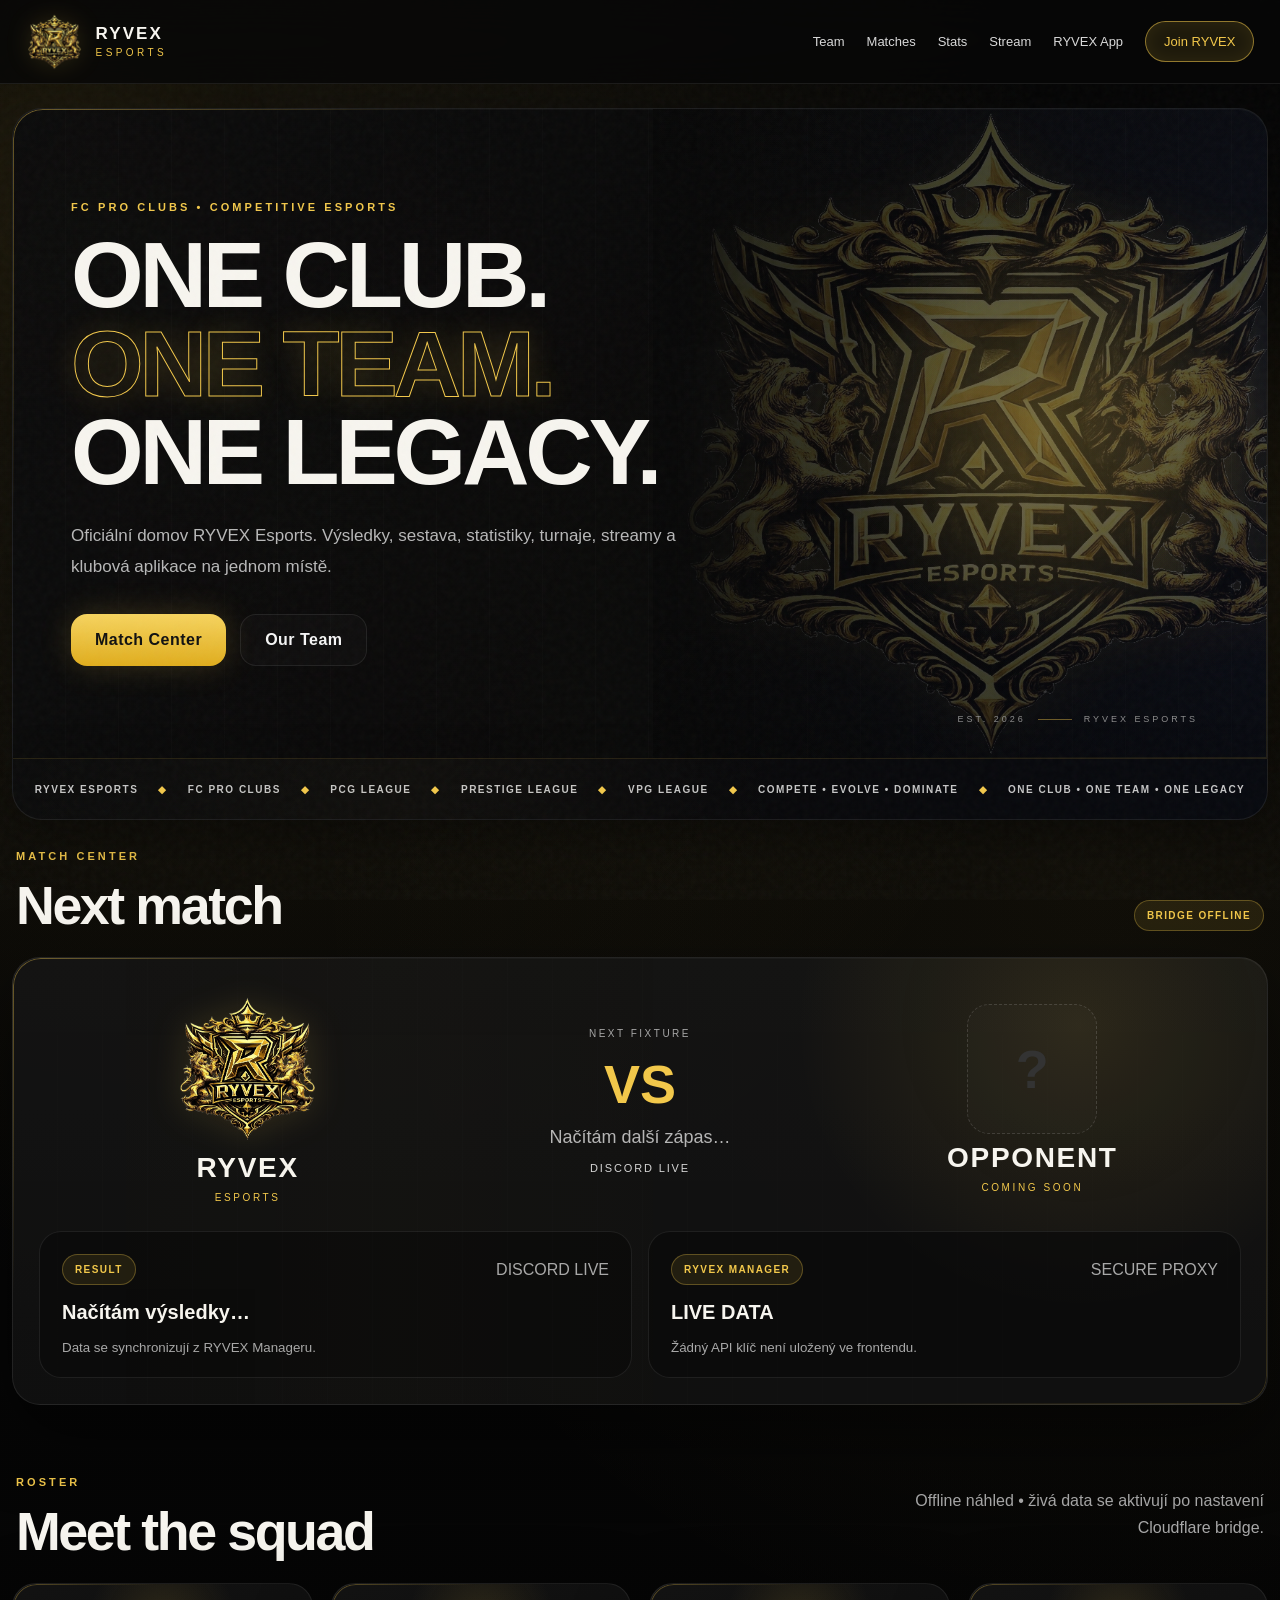
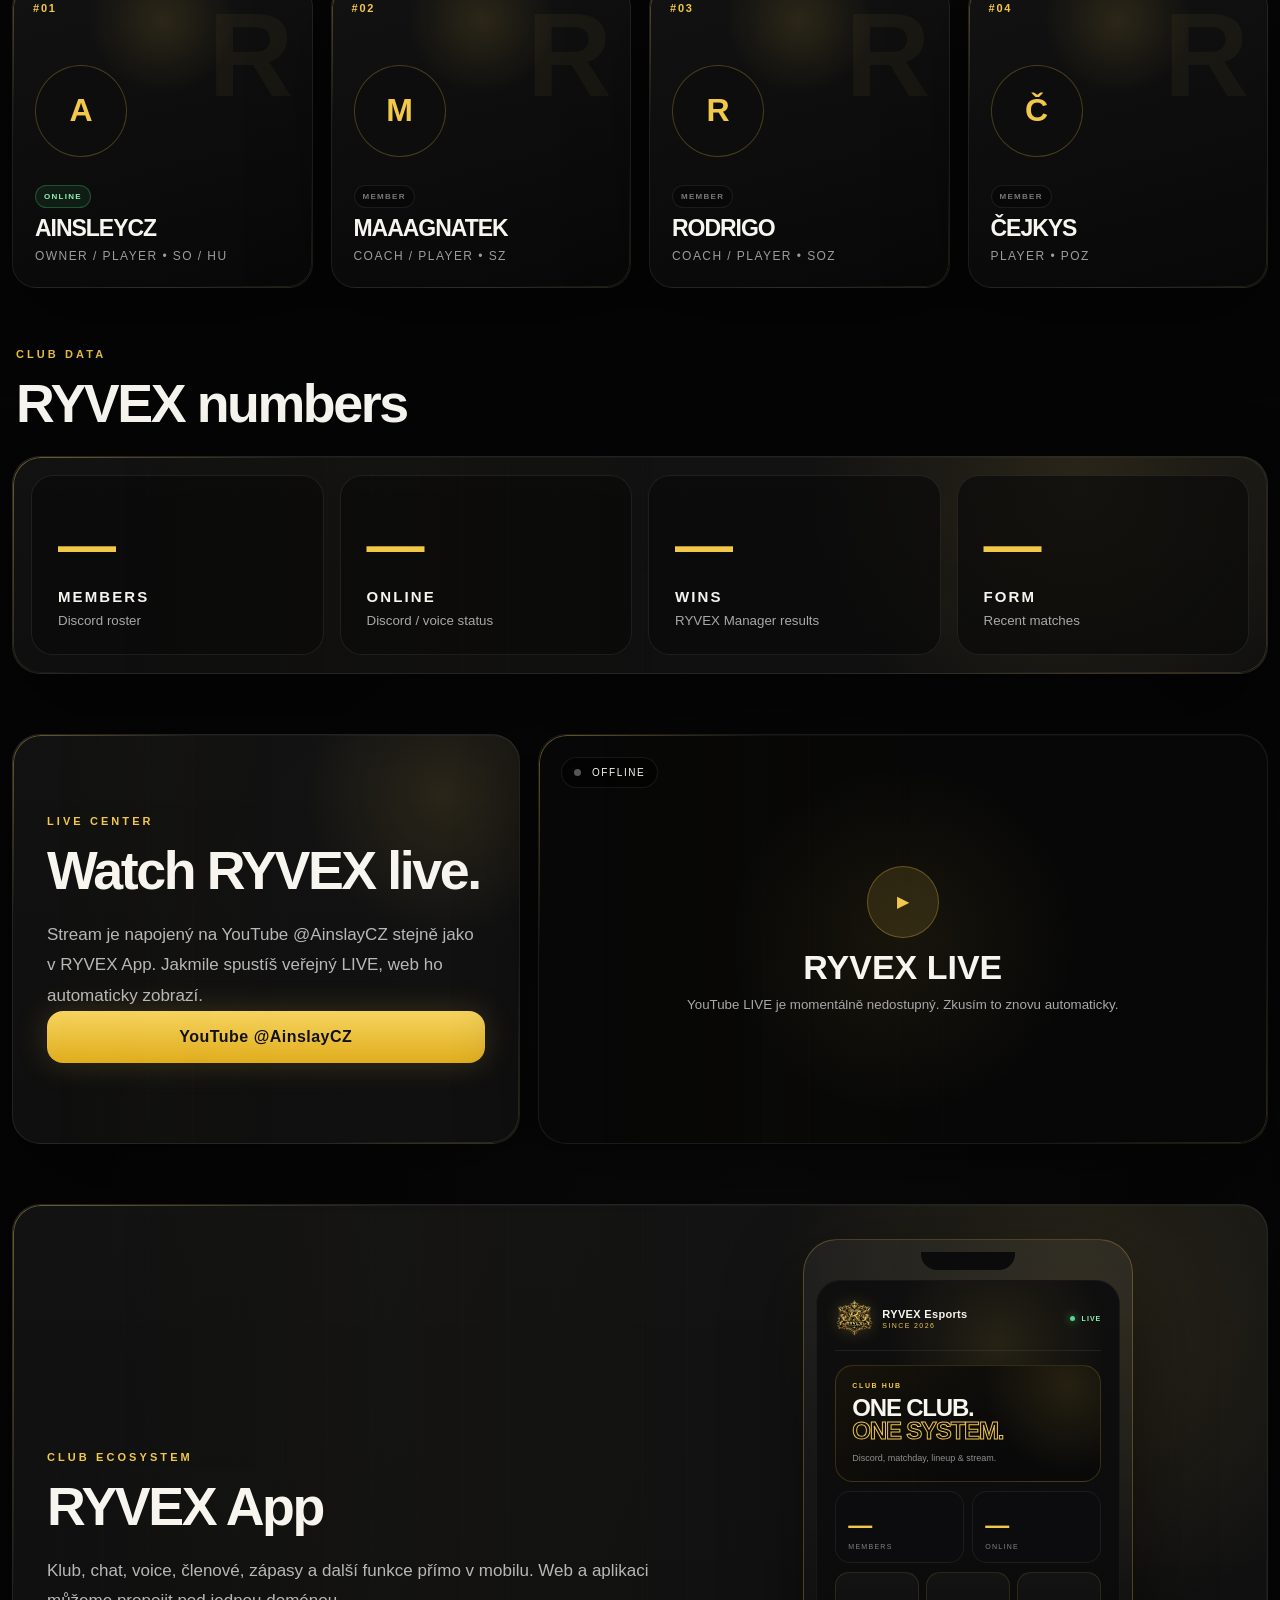
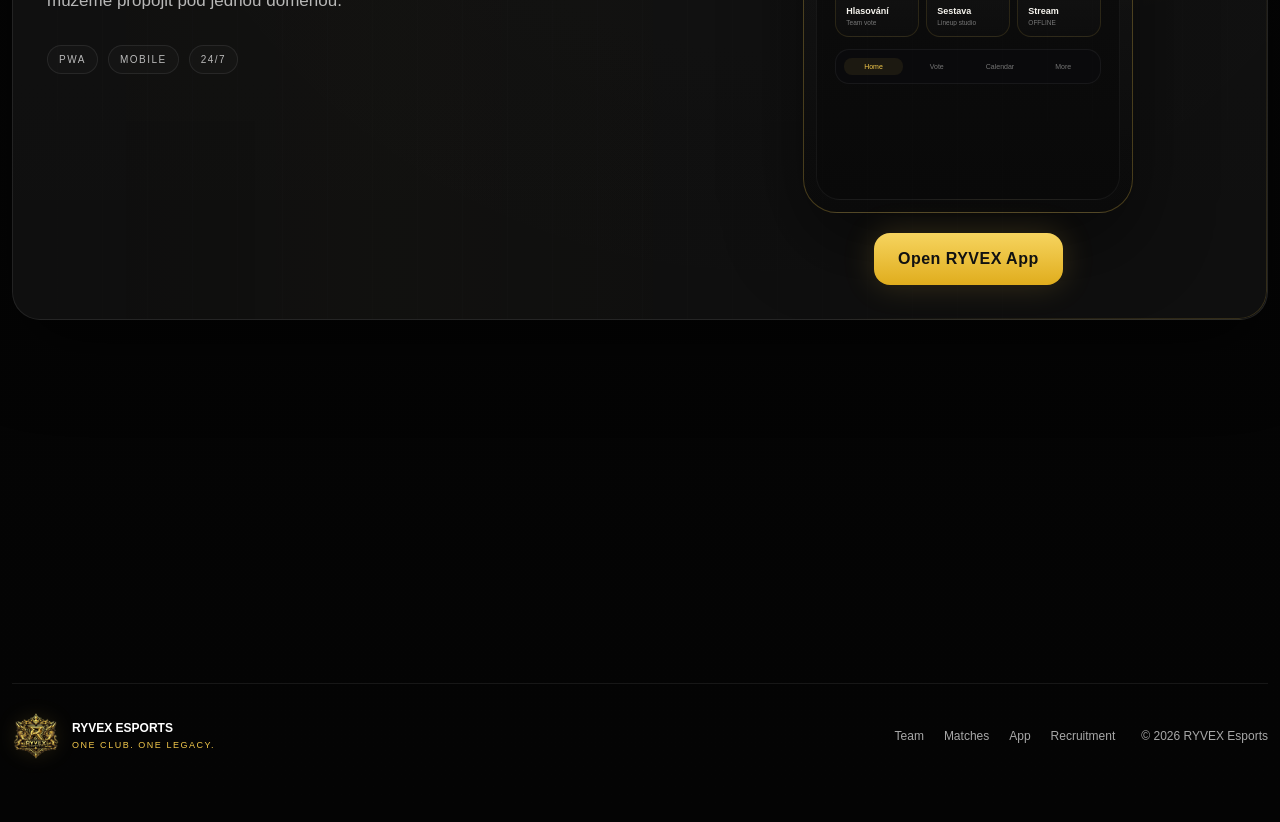
==== commit ba9f8e12: "Add files via upload" ====
--- a/index.html
+++ b/index.html
@@ -68,7 +68,7 @@
       <div>RYVEX ESPORTS</div><span>◆</span>
       <div>FC PRO CLUBS</div><span>◆</span>
       <div>PCG LEAGUE</div><span>◆</span>
-      <div>PRESTIGE LIGA</div><span>◆</span>
+      <div>PRESTIGE LEAGUE</div><span>◆</span>
       <div>VPG LEAGUE</div><span>◆</span>
       <div>COMPETE • EVOLVE • DOMINATE</div><span>◆</span>
       <div>ONE CLUB • ONE TEAM • ONE LEGACY</div>
@@ -80,7 +80,7 @@
           <div class="eyebrow">MATCH CENTER</div>
           <h2>Next match</h2>
         </div>
-        <span class="status-pill">SCHEDULE PENDING</span>
+        <span class="status-pill" id="matchStatus">DISCORD SYNC</span>
       </div>
 
       <div class="match-shell reveal panel">
@@ -94,27 +94,27 @@
           <div class="match-meta">
             <small>NEXT FIXTURE</small>
             <div class="vs">VS</div>
-            <p>Soupeř bude doplněn</p>
-            <div class="match-time">TBA • ONLINE</div>
+            <p id="nextOpponent">Načítám další zápas…</p>
+            <div class="match-time" id="nextMatchTime">DISCORD LIVE</div>
           </div>
 
           <div class="team-side opponent">
             <div class="opponent-mark">?</div>
-            <strong>OPPONENT</strong>
-            <span>COMING SOON</span>
-          </div>
-        </div>
-
-        <div class="results-grid">
-          <article class="result-card">
-            <div><span class="badge">RESULT</span><span class="muted">Placeholder</span></div>
-            <strong>RYVEX <b>–</b> OPPONENT</strong>
-            <small>Výsledek doplníme z Manageru / administrace.</small>
+            <strong id="opponentName">OPPONENT</strong>
+            <span id="opponentCompetition">COMING SOON</span>
+          </div>
+        </div>
+
+        <div class="results-grid" id="resultsGrid">
+          <article class="result-card result-skeleton">
+            <div><span class="badge">RESULT</span><span class="muted">DISCORD LIVE</span></div>
+            <strong>Načítám výsledky…</strong>
+            <small>Data se synchronizují z RYVEX Manageru.</small>
           </article>
-          <article class="result-card">
-            <div><span class="badge">TOURNAMENT</span><span class="muted">Upcoming</span></div>
-            <strong>COMING SOON</strong>
-            <small>Turnajový kalendář připravený pro napojení.</small>
+          <article class="result-card result-skeleton">
+            <div><span class="badge">RYVEX MANAGER</span><span class="muted">SECURE PROXY</span></div>
+            <strong>LIVE DATA</strong>
+            <small>Žádný API klíč není uložený ve frontendu.</small>
           </article>
         </div>
       </div>
@@ -126,7 +126,7 @@
           <div class="eyebrow">ROSTER</div>
           <h2>Meet the squad</h2>
         </div>
-        <p class="section-note">Karty jsou připravené pro aktuální soupisku a pozice týmu.</p>
+        <p class="section-note" id="rosterNote">Soupiska se načítá živě z Discordu přes RYVEX Manager.</p>
       </div>
       <div class="roster-grid" id="rosterGrid"></div>
     </section>
@@ -137,10 +137,10 @@
       </div>
       <div class="stats-shell panel reveal">
         <div class="stats-grid">
-          <article class="stat"><span>01</span><strong>SEASONS</strong><small>Competitive journey</small></article>
-          <article class="stat"><span>00</span><strong>WINS</strong><small>Napojíme na výsledky</small></article>
-          <article class="stat"><span>00</span><strong>GOALS</strong><small>Automatické klubové statistiky</small></article>
-          <article class="stat"><span>00</span><strong>MVP</strong><small>Player performance</small></article>
+          <article class="stat"><span id="statMembers">—</span><strong>MEMBERS</strong><small>Discord roster</small></article>
+          <article class="stat"><span id="statOnline">—</span><strong>ONLINE</strong><small>Discord / voice status</small></article>
+          <article class="stat"><span id="statWins">—</span><strong>WINS</strong><small>RYVEX Manager results</small></article>
+          <article class="stat"><span id="statForm">—</span><strong>FORM</strong><small>Recent matches</small></article>
         </div>
       </div>
     </section>
@@ -148,12 +148,12 @@
     <section class="section split-stream" id="stream">
       <div class="feature panel reveal">
         <div class="eyebrow">LIVE CENTER</div><h2>Watch RYVEX live.</h2>
-        <p>Sekce je připravená pro YouTube livestream. Po doplnění ID kanálu můžeme zobrazovat stream přímo na webu.</p>
-        <a class="btn btn-primary" href="#" aria-disabled="true">YouTube channel</a>
-      </div>
-      <div class="stream-frame panel reveal">
-        <div class="live-dot"><span></span> OFFLINE</div>
-        <div class="stream-placeholder"><div class="play">▶</div><strong>RYVEX LIVE</strong><small>Stream se zobrazí automaticky po napojení.</small></div>
+        <p>Stream je napojený na YouTube @AinslayCZ stejně jako v RYVEX App. Jakmile spustíš veřejný LIVE, web ho automaticky zobrazí.</p>
+        <a class="btn btn-primary" href="https://www.youtube.com/@AinslayCZ" target="_blank" rel="noopener noreferrer">YouTube @AinslayCZ</a>
+      </div>
+      <div class="stream-frame panel reveal" id="streamFrame">
+        <div class="live-dot" id="liveDot"><span></span> CHECKING LIVE</div>
+        <div class="stream-placeholder" id="streamPlaceholder"><div class="play">▶</div><strong>RYVEX LIVE</strong><small>Kontroluji YouTube @AinslayCZ…</small></div>
       </div>
     </section>
 
@@ -165,16 +165,29 @@
           <div class="app-badges"><span>PWA</span><span>MOBILE</span><span>24/7</span></div>
         </div>
         <div class="app-preview">
-          <div class="phone-mock"><div class="phone-notch"></div><div class="phone-screen"><div class="mini-badge">RYVEX APP</div><div class="mini-title">Club center</div><div class="mini-cards"><div></div><div></div><div></div></div><div class="mini-footer">chat • lineup • voice • matchday</div></div></div>
-          <a class="btn btn-primary" href="#" aria-disabled="true">Open RYVEX App</a>
+          <div class="phone-mock" aria-label="RYVEX App preview">
+            <div class="phone-notch"></div>
+            <div class="phone-screen">
+              <div class="mini-app-head">
+                <img src="assets/ryvex-emblem.png" alt="" />
+                <div><b>RYVEX Esports</b><small>SINCE 2026</small></div>
+                <span><i></i> LIVE</span>
+              </div>
+              <div class="mini-app-hero"><small>CLUB HUB</small><strong>ONE CLUB.<br><em>ONE SYSTEM.</em></strong><p>Discord, matchday, lineup & stream.</p></div>
+              <div class="mini-app-stats"><div><b id="miniMembers">—</b><small>MEMBERS</small></div><div><b id="miniOnline">—</b><small>ONLINE</small></div></div>
+              <div class="mini-app-cards"><div><b>Hlasování</b><span>Team vote</span></div><div><b>Sestava</b><span>Lineup studio</span></div><div><b>Stream</b><span id="miniStreamState">YouTube LIVE</span></div></div>
+              <div class="mini-app-nav"><span class="active">Home</span><span>Vote</span><span>Calendar</span><span>More</span></div>
+            </div>
+          </div>
+          <a class="btn btn-primary" href="https://ryvex-app.pages.dev" target="_blank" rel="noopener noreferrer">Open RYVEX App</a>
         </div>
       </div>
     </section>
 
     <section class="section" id="join">
       <div class="join-panel panel reveal">
-        <div><div class="eyebrow">RECRUITMENT</div><h2>Ready to wear the R?</h2><p>Hledáme hráče, kteří chtějí komunikovat, soutěžit a růst společně s klubem. Náborový formulář připojíme zdarma.</p></div>
-        <a class="btn btn-primary" href="mailto:ryvex@example.com">Join RYVEX</a>
+        <div><div class="eyebrow">RECRUITMENT</div><h2>Ready to wear RYVEX Esports?</h2><p>Hledáme hráče, kteří chtějí komunikovat, soutěžit a růst společně s klubem. Náborový formulář připojíme zdarma.</p></div>
+        <a class="btn btn-primary" href="https://ryvex-app.pages.dev" target="_blank" rel="noopener noreferrer">Join RYVEX</a>
       </div>
     </section>
   </main>
--- a/styles.css
+++ b/styles.css
@@ -6,10 +6,10 @@
 *{box-sizing:border-box}html{scroll-behavior:smooth}body{margin:0;background:radial-gradient(circle at 15% 10%,rgba(242,200,75,.09),transparent 24%),radial-gradient(circle at 86% 22%,rgba(242,200,75,.05),transparent 24%),radial-gradient(circle at 60% 70%,rgba(255,255,255,.02),transparent 25%),linear-gradient(180deg,#060606 0%,#040404 100%);color:var(--text);font-family:Inter,ui-sans-serif,-apple-system,BlinkMacSystemFont,"Segoe UI",sans-serif;overflow-x:hidden}a{color:inherit;text-decoration:none}img{display:block;max-width:100%}
 .noise{position:fixed;inset:0;pointer-events:none;z-index:2;opacity:.035;background-image:url("data:image/svg+xml,%3Csvg viewBox='0 0 180 180' xmlns='http://www.w3.org/2000/svg'%3E%3Cfilter id='n'%3E%3CfeTurbulence type='fractalNoise' baseFrequency='.8' numOctaves='4' stitchTiles='stitch'/%3E%3C/filter%3E%3Crect width='100%25' height='100%25' filter='url(%23n)' opacity='.9'/%3E%3C/svg%3E")}
 .bg-orb{position:fixed;border-radius:50%;filter:blur(95px);pointer-events:none;z-index:0;opacity:.95}.orb-a{width:260px;height:260px;left:-80px;top:80px;background:rgba(242,200,75,.08)}.orb-b{width:360px;height:360px;right:-120px;top:320px;background:rgba(242,200,75,.06)}.orb-c{width:260px;height:260px;left:40%;bottom:10%;background:rgba(255,255,255,.025)}
-.topbar{position:sticky;top:0;z-index:60;height:84px;padding:0 clamp(18px,4vw,54px);display:flex;align-items:center;justify-content:space-between;background:rgba(7,7,7,.78);border-bottom:1px solid var(--line);backdrop-filter:blur(18px)}
+.topbar{position:sticky;top:0;z-index:60;height:84px;padding:0 clamp(16px,2vw,34px);display:flex;align-items:center;justify-content:space-between;background:rgba(7,7,7,.78);border-bottom:1px solid var(--line);backdrop-filter:blur(18px)}
 .brand{display:flex;align-items:center;gap:12px;position:relative;z-index:1}.brand img{width:58px;height:58px;object-fit:contain;border:0!important;border-radius:0!important;background:transparent!important;box-shadow:none!important;filter:drop-shadow(0 0 12px rgba(242,200,75,.15))}.brand div{display:grid;line-height:1}.brand strong{font-size:17px;letter-spacing:.12em}.brand span{font-size:10px;letter-spacing:.34em;color:var(--gold);margin-top:6px}
 .nav{display:flex;align-items:center;gap:22px;font-size:13px;color:#d8d8d8}.nav a{transition:.25s}.nav a:hover{color:var(--gold)}.nav-cta{padding:12px 18px;border:1px solid rgba(242,200,75,.55);border-radius:999px;color:var(--gold)!important;background:rgba(242,200,75,.10);box-shadow:inset 0 0 18px rgba(242,200,75,.08)}.menu-toggle{display:none;background:none;border:0;color:white;font-size:28px}
-.page-shell{position:relative;z-index:1;width:min(1280px,calc(100% - 34px));margin:0 auto;padding:24px 0 36px}.section{padding:30px 0}
+.page-shell{position:relative;z-index:1;width:min(1560px,calc(100% - 24px));margin:0 auto;padding:24px 0 36px}.section{padding:30px 0}
 .panel{background:linear-gradient(180deg,rgba(255,255,255,.025),rgba(255,255,255,.01)),radial-gradient(circle at 85% 15%,rgba(242,200,75,.11),transparent 25%),var(--panel);border:1px solid rgba(255,255,255,.08);box-shadow:var(--shadow),inset 0 1px 0 rgba(255,255,255,.03);border-radius:var(--radius);position:relative;overflow:hidden}.panel::before{content:"";position:absolute;inset:0;border-radius:inherit;padding:1px;background:linear-gradient(135deg,rgba(242,200,75,.42),transparent 20%,transparent 78%,rgba(242,200,75,.18));-webkit-mask:linear-gradient(#000 0 0) content-box,linear-gradient(#000 0 0);-webkit-mask-composite:xor;mask-composite:exclude;pointer-events:none}.panel::after{content:"";position:absolute;inset:0;background:linear-gradient(90deg,transparent,rgba(242,200,75,.02),transparent 60%),repeating-linear-gradient(90deg,transparent 0 44px,rgba(255,255,255,.012) 44px 45px);opacity:.55;pointer-events:none}
 .panel-hero{min-height:650px;padding:58px;display:flex;align-items:center;position:relative;overflow:hidden;border:1px solid rgba(255,255,255,.08);border-bottom:0;border-radius:30px 30px 0 0;background:linear-gradient(110deg,rgba(12,12,12,.97) 0%,rgba(10,10,10,.94) 52%,rgba(8,10,16,.94) 100%);box-shadow:var(--shadow),inset 0 1px 0 rgba(255,255,255,.03)}
 .panel-hero::before{content:"";position:absolute;inset:0;background:radial-gradient(circle at 82% 48%,rgba(242,200,75,.10),transparent 22%),linear-gradient(90deg,transparent 54%,rgba(48,63,120,.06) 100%),repeating-linear-gradient(90deg,transparent 0 52px,rgba(255,255,255,.012) 52px 53px);pointer-events:none}.panel-hero::after{content:"";position:absolute;inset:0;border-radius:inherit;padding:1px;background:linear-gradient(135deg,rgba(242,200,75,.42),transparent 22%,transparent 78%,rgba(242,200,75,.16));-webkit-mask:linear-gradient(#000 0 0) content-box,linear-gradient(#000 0 0);-webkit-mask-composite:xor;mask-composite:exclude;pointer-events:none}
@@ -24,9 +24,20 @@
 .team-section{padding-top:36px}.roster-grid{display:grid;grid-template-columns:repeat(4,1fr);gap:18px}.player-card{min-height:305px;padding:22px;display:flex;flex-direction:column;justify-content:flex-end;position:relative;overflow:hidden;border-radius:24px;border:1px solid rgba(255,255,255,.08);background:radial-gradient(circle at 50% 12%,rgba(242,200,75,.12),transparent 24%),linear-gradient(165deg,rgba(19,19,19,.96),rgba(8,8,8,.98));box-shadow:var(--shadow)}.player-card::before{content:"";position:absolute;inset:0;border-radius:inherit;padding:1px;background:linear-gradient(135deg,rgba(242,200,75,.34),transparent 24%,transparent 78%,rgba(242,200,75,.14));-webkit-mask:linear-gradient(#000 0 0) content-box,linear-gradient(#000 0 0);-webkit-mask-composite:xor;mask-composite:exclude}.player-card::after{content:"R";position:absolute;top:12px;right:18px;font-size:118px;font-weight:900;color:rgba(242,200,75,.05);line-height:1}.player-card .number{position:absolute;top:18px;left:20px;color:var(--gold);font-size:11px;font-weight:800;letter-spacing:.16em}.player-card .avatar{width:92px;height:92px;border-radius:50%;border:1px solid rgba(242,200,75,.25);display:grid;place-items:center;margin-bottom:28px;font-size:32px;font-weight:900;background:#0d0d0d;color:var(--gold);position:relative;z-index:1}.player-card h3{font-size:23px;position:relative;z-index:1}.player-card p{margin:8px 0 0;color:#9c9c9c;font-size:12px;letter-spacing:.12em;line-height:1.5;position:relative;z-index:1}
 .stats-shell{padding:18px}.stats-grid{display:grid;grid-template-columns:repeat(4,1fr);gap:16px}.stat{min-height:180px;border:1px solid var(--line);border-radius:22px;background:rgba(10,10,10,.66);padding:26px;display:flex;flex-direction:column;justify-content:flex-end}.stat span{font-size:58px;font-weight:900;color:var(--gold)}.stat strong{font-size:15px;letter-spacing:.14em;margin-top:10px}.stat small{color:var(--muted);margin-top:8px}
 .split-stream{display:grid;grid-template-columns:.82fr 1.18fr;gap:18px;align-items:stretch}.feature,.stream-frame{padding:34px}.feature{display:flex;flex-direction:column;justify-content:center}.stream-frame{aspect-ratio:16/9;position:relative}.live-dot{position:absolute;top:22px;left:22px;font-size:10px;letter-spacing:.16em;background:rgba(0,0,0,.52);padding:9px 12px;border-radius:999px;border:1px solid var(--line);z-index:1}.live-dot span{width:7px;height:7px;background:#555;display:inline-block;border-radius:50%;margin-right:7px}.stream-placeholder{position:absolute;inset:0;display:grid;place-content:center;text-align:center;gap:10px;z-index:1}.play{width:72px;height:72px;border-radius:50%;display:grid;place-items:center;margin:auto;border:1px solid rgba(242,200,75,.3);background:rgba(242,200,75,.12);color:var(--gold)}.stream-placeholder strong{font-size:34px}.stream-placeholder small{color:var(--muted)}
-.app-shell{padding:34px;display:grid;grid-template-columns:1fr .85fr;align-items:center;gap:34px}.app-badges{display:flex;gap:10px;margin-top:28px;flex-wrap:wrap}.app-badges span{padding:8px 11px;border-radius:999px;border:1px solid var(--line);font-size:10px;letter-spacing:.15em;color:#b9b9b9;background:rgba(255,255,255,.02)}.app-preview{display:grid;justify-items:center;gap:20px}.phone-mock{width:min(290px,100%);padding:12px;border-radius:34px;border:1px solid rgba(242,200,75,.26);background:linear-gradient(180deg,rgba(255,255,255,.05),rgba(0,0,0,.3));box-shadow:var(--shadow)}.phone-notch{width:94px;height:18px;background:#0b0b0b;border-radius:0 0 16px 16px;margin:0 auto 10px}.phone-screen{min-height:390px;border-radius:24px;padding:22px;background:radial-gradient(circle at 60% 12%,rgba(242,200,75,.10),transparent 22%),linear-gradient(180deg,#0f0f0f,#090909);border:1px solid rgba(255,255,255,.05)}.mini-badge{font-size:10px;letter-spacing:.22em;color:var(--gold);font-weight:800}.mini-title{font-size:28px;font-weight:900;margin-top:16px}.mini-cards{display:grid;gap:12px;margin-top:24px}.mini-cards div{height:74px;border-radius:18px;background:linear-gradient(180deg,rgba(255,255,255,.04),rgba(255,255,255,.015));border:1px solid rgba(242,200,75,.14)}.mini-footer{margin-top:18px;color:#8b8b8b;font-size:12px;line-height:1.6}
-.join-panel{padding:34px;display:flex;align-items:center;justify-content:space-between;gap:30px}.footer-wrap{width:min(1280px,calc(100% - 34px));margin:0 auto 44px;padding:28px 0 18px;border-top:1px solid var(--line);display:grid;grid-template-columns:1fr auto auto;align-items:center;gap:26px;color:var(--muted);font-size:12px;position:relative;z-index:1}.footer-brand{display:flex;align-items:center;gap:12px}.footer-brand img{width:48px;height:48px;object-fit:contain;border:0;background:transparent;filter:drop-shadow(0 0 10px rgba(242,200,75,.12))}.footer-brand div{display:grid}.footer-brand strong{color:white}.footer-brand span{font-size:9px;letter-spacing:.17em;color:var(--gold);margin-top:5px}.footer-links{display:flex;gap:20px}.footer-links a:hover{color:var(--gold)}
+.app-shell{padding:34px;display:grid;grid-template-columns:1fr .85fr;align-items:center;gap:34px}.app-badges{display:flex;gap:10px;margin-top:28px;flex-wrap:wrap}.app-badges span{padding:8px 11px;border-radius:999px;border:1px solid var(--line);font-size:10px;letter-spacing:.15em;color:#b9b9b9;background:rgba(255,255,255,.02)}.app-preview{display:grid;justify-items:center;gap:20px}.phone-mock{width:min(330px,100%);padding:12px;border-radius:34px;border:1px solid rgba(242,200,75,.26);background:linear-gradient(180deg,rgba(255,255,255,.05),rgba(0,0,0,.3));box-shadow:var(--shadow)}.phone-notch{width:94px;height:18px;background:#0b0b0b;border-radius:0 0 16px 16px;margin:0 auto 10px}.phone-screen{min-height:520px;border-radius:24px;padding:18px;background:radial-gradient(circle at 60% 12%,rgba(242,200,75,.10),transparent 22%),linear-gradient(180deg,#0f0f0f,#090909);border:1px solid rgba(255,255,255,.05)}.mini-badge{font-size:10px;letter-spacing:.22em;color:var(--gold);font-weight:800}.mini-title{font-size:28px;font-weight:900;margin-top:16px}.mini-cards{display:grid;gap:12px;margin-top:24px}.mini-cards div{height:74px;border-radius:18px;background:linear-gradient(180deg,rgba(255,255,255,.04),rgba(255,255,255,.015));border:1px solid rgba(242,200,75,.14)}.mini-footer{margin-top:18px;color:#8b8b8b;font-size:12px;line-height:1.6}
+.join-panel{padding:34px;display:flex;align-items:center;justify-content:space-between;gap:30px}.footer-wrap{width:min(1560px,calc(100% - 24px));margin:0 auto 44px;padding:28px 0 18px;border-top:1px solid var(--line);display:grid;grid-template-columns:1fr auto auto;align-items:center;gap:26px;color:var(--muted);font-size:12px;position:relative;z-index:1}.footer-brand{display:flex;align-items:center;gap:12px}.footer-brand img{width:48px;height:48px;object-fit:contain;border:0;background:transparent;filter:drop-shadow(0 0 10px rgba(242,200,75,.12))}.footer-brand div{display:grid}.footer-brand strong{color:white}.footer-brand span{font-size:9px;letter-spacing:.17em;color:var(--gold);margin-top:5px}.footer-links{display:flex;gap:20px}.footer-links a:hover{color:var(--gold)}
 .reveal{opacity:0;transform:translateY(18px);transition:opacity .7s ease,transform .7s ease}.reveal.visible{opacity:1;transform:none}
 @media(max-width:1100px){.split-stream{grid-template-columns:1fr}.app-shell{grid-template-columns:1fr}.hero-copy{width:62%}.hero-art{width:54%}.hero-art img{width:min(600px,104%)}}
 @media(max-width:980px){.nav{position:absolute;top:82px;left:14px;right:14px;display:none;flex-direction:column;align-items:stretch;background:#0b0b0b;border:1px solid var(--line);border-radius:20px;padding:18px;box-shadow:var(--shadow)}.nav.open{display:flex}.menu-toggle{display:block}.match-card-main{grid-template-columns:1fr;gap:30px}.roster-grid,.stats-grid{grid-template-columns:repeat(2,1fr)}.join-panel{align-items:flex-start;flex-direction:column}.footer-wrap{grid-template-columns:1fr;justify-items:start}.hero-copy{width:67%}.hero-art{width:48%;opacity:.9}}
 @media(max-width:700px){.page-shell{width:min(100% - 18px,1280px);padding-top:12px}.section{padding:20px 0}.topbar{padding:0 14px}.brand img{width:48px;height:48px}.brand div{display:none}.panel-hero{padding:28px 24px;min-height:650px;align-items:flex-start}.hero-copy{width:100%;z-index:4}.hero-art{width:100%;right:-14%;top:18%;height:76%;opacity:.72}.hero-art::before{background:linear-gradient(90deg,rgba(8,8,8,.94) 0%,rgba(8,8,8,.48) 35%,transparent 72%),radial-gradient(circle at 68% 52%,rgba(242,200,75,.08),transparent 44%)}.hero-art img{width:min(520px,100%);right:-4%;opacity:.24}.hero-art-word{font-size:150px;right:-12%;opacity:.7}.hero-signature{right:24px;bottom:22px;font-size:8px}.hero-ticker{justify-content:flex-start;padding:0 16px;overflow:auto}h1{font-size:clamp(46px,14vw,68px)}h2{font-size:clamp(38px,11vw,52px)}.hero p,.feature p,.app-copy p,.join-panel p{font-size:16px;line-height:1.75}.section-head{align-items:flex-start;flex-direction:column}.section-note{text-align:left}.results-grid,.roster-grid,.stats-grid{grid-template-columns:1fr}.match-shell,.stats-shell,.feature,.stream-frame,.app-shell,.join-panel{padding:22px}.team-side img,.opponent-mark{width:120px;height:120px}.app-shell{gap:24px}.phone-screen{min-height:300px}.stream-frame{min-height:320px;aspect-ratio:auto}.stream-placeholder strong{font-size:28px}}
+
+/* RYVEX WEBSITE 1.5 • LIVE + SECURITY UI */
+.status-pill.live-ok{border-color:rgba(70,220,125,.42);color:#8ff0b3;background:rgba(70,220,125,.08);box-shadow:0 0 20px rgba(70,220,125,.08)}
+.player-card .avatar{overflow:hidden}.player-card .avatar img{width:100%;height:100%;object-fit:cover;border-radius:50%}.presence{position:relative;z-index:2;width:max-content;margin:0 0 10px;padding:6px 8px;border-radius:999px;border:1px solid var(--line);font-size:8px;font-weight:900;letter-spacing:.16em;color:#777;background:rgba(0,0,0,.32)}.presence.online{color:#8ff0b3;border-color:rgba(70,220,125,.28);background:rgba(70,220,125,.08)}
+.badge.outcome-w{color:#8ff0b3;border-color:rgba(70,220,125,.35);background:rgba(70,220,125,.08)}.badge.outcome-l{color:#ff9f9f;border-color:rgba(255,100,100,.3);background:rgba(255,100,100,.07)}.badge.outcome-d{color:#d5d5d5;border-color:rgba(255,255,255,.16);background:rgba(255,255,255,.04)}
+.stream-frame{overflow:hidden;background:radial-gradient(circle at 50% 50%,rgba(242,200,75,.07),transparent 42%),#070707}.stream-embed{position:absolute;inset:0;width:100%;height:100%;border:0;z-index:0}.live-dot.online{color:#fff;border-color:rgba(255,55,55,.35);background:rgba(130,0,0,.5)}.live-dot.online span{background:#ff3030;box-shadow:0 0 14px rgba(255,48,48,.8)}
+
+.mini-app-head{display:grid;grid-template-columns:38px 1fr auto;align-items:center;gap:9px;padding-bottom:13px;border-bottom:1px solid rgba(255,255,255,.07)}.mini-app-head img{width:38px;height:38px;object-fit:contain;filter:drop-shadow(0 0 8px rgba(242,200,75,.18))}.mini-app-head div{display:grid;gap:2px}.mini-app-head b{font-size:11px;letter-spacing:.03em}.mini-app-head small{font-size:7px;letter-spacing:.2em;color:var(--gold)}.mini-app-head>span{font-size:7px;font-weight:900;letter-spacing:.15em;color:#8ff0b3}.mini-app-head>span i{display:inline-block;width:5px;height:5px;border-radius:50%;background:#53d989;box-shadow:0 0 8px rgba(83,217,137,.8);margin-right:4px}.mini-app-hero{margin-top:14px;padding:16px;border-radius:18px;border:1px solid rgba(242,200,75,.18);background:radial-gradient(circle at 88% 18%,rgba(242,200,75,.12),transparent 34%),linear-gradient(145deg,#17130b,#090909 62%)}.mini-app-hero small{display:block;color:var(--gold);font-size:7px;font-weight:900;letter-spacing:.23em;margin-bottom:8px}.mini-app-hero strong{font-size:24px;line-height:.92;letter-spacing:-.05em}.mini-app-hero strong em{font-style:normal;color:transparent;-webkit-text-stroke:1px var(--gold)}.mini-app-hero p{font-size:9px!important;line-height:1.45!important;color:#8f8f8f!important;margin:9px 0 0!important}.mini-app-stats{display:grid;grid-template-columns:1fr 1fr;gap:8px;margin-top:9px}.mini-app-stats>div{min-height:72px;border-radius:15px;border:1px solid rgba(255,255,255,.07);background:#0c0c0e;padding:12px;display:grid;align-content:end}.mini-app-stats b{font-size:24px;color:var(--gold)}.mini-app-stats small{font-size:7px;letter-spacing:.18em;color:#818181;margin-top:4px}.mini-app-cards{display:grid;grid-template-columns:repeat(3,1fr);gap:7px;margin-top:9px}.mini-app-cards>div{min-width:0;height:65px;border-radius:14px;border:1px solid rgba(242,200,75,.12);background:linear-gradient(180deg,rgba(255,255,255,.035),rgba(255,255,255,.012));padding:10px;display:grid;align-content:end}.mini-app-cards b{font-size:9px;white-space:nowrap;overflow:hidden;text-overflow:ellipsis}.mini-app-cards span{font-size:6.5px;color:#777;margin-top:3px;white-space:nowrap;overflow:hidden;text-overflow:ellipsis}.mini-app-nav{display:grid;grid-template-columns:repeat(4,1fr);gap:5px;margin-top:12px;padding:8px;border-radius:14px;background:#0a0a0c;border:1px solid rgba(255,255,255,.06)}.mini-app-nav span{font-size:7px;color:#747474;text-align:center;padding:5px 2px;border-radius:8px}.mini-app-nav span.active{color:var(--gold);background:rgba(242,200,75,.08)}
+
+@media(min-width:1500px){.panel-hero{min-height:690px;padding:70px}.hero-copy{width:min(56%,820px)}.hero-art{width:49%}.match-shell{padding:34px}.app-shell,.feature,.stream-frame,.join-panel{padding:42px}.roster-grid{gap:22px}.stats-grid{gap:20px}}
+@media(max-width:700px){.page-shell{width:calc(100% - 12px)}.footer-wrap{width:calc(100% - 18px)}.phone-mock{width:min(330px,100%)}.phone-screen{min-height:500px}.mini-app-cards{grid-template-columns:1fr 1fr 1fr}.result-card strong{font-size:18px}}
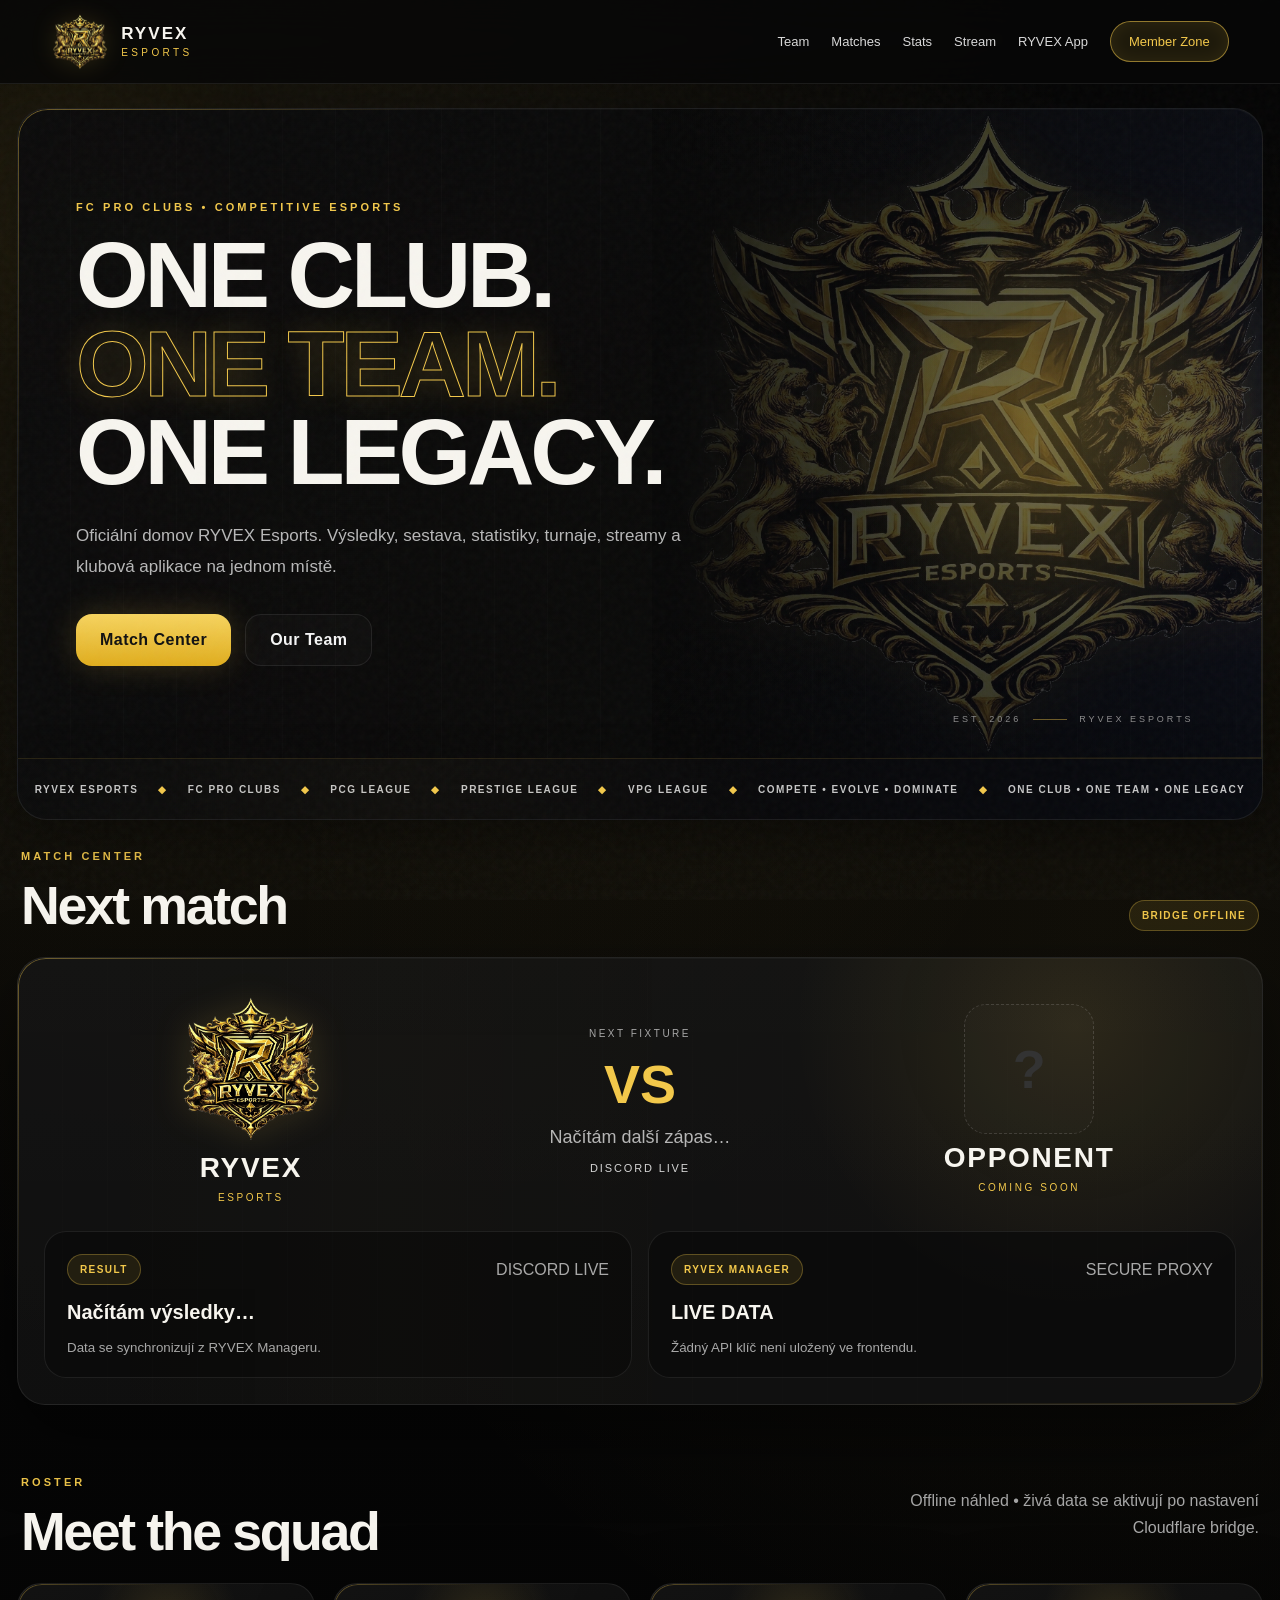
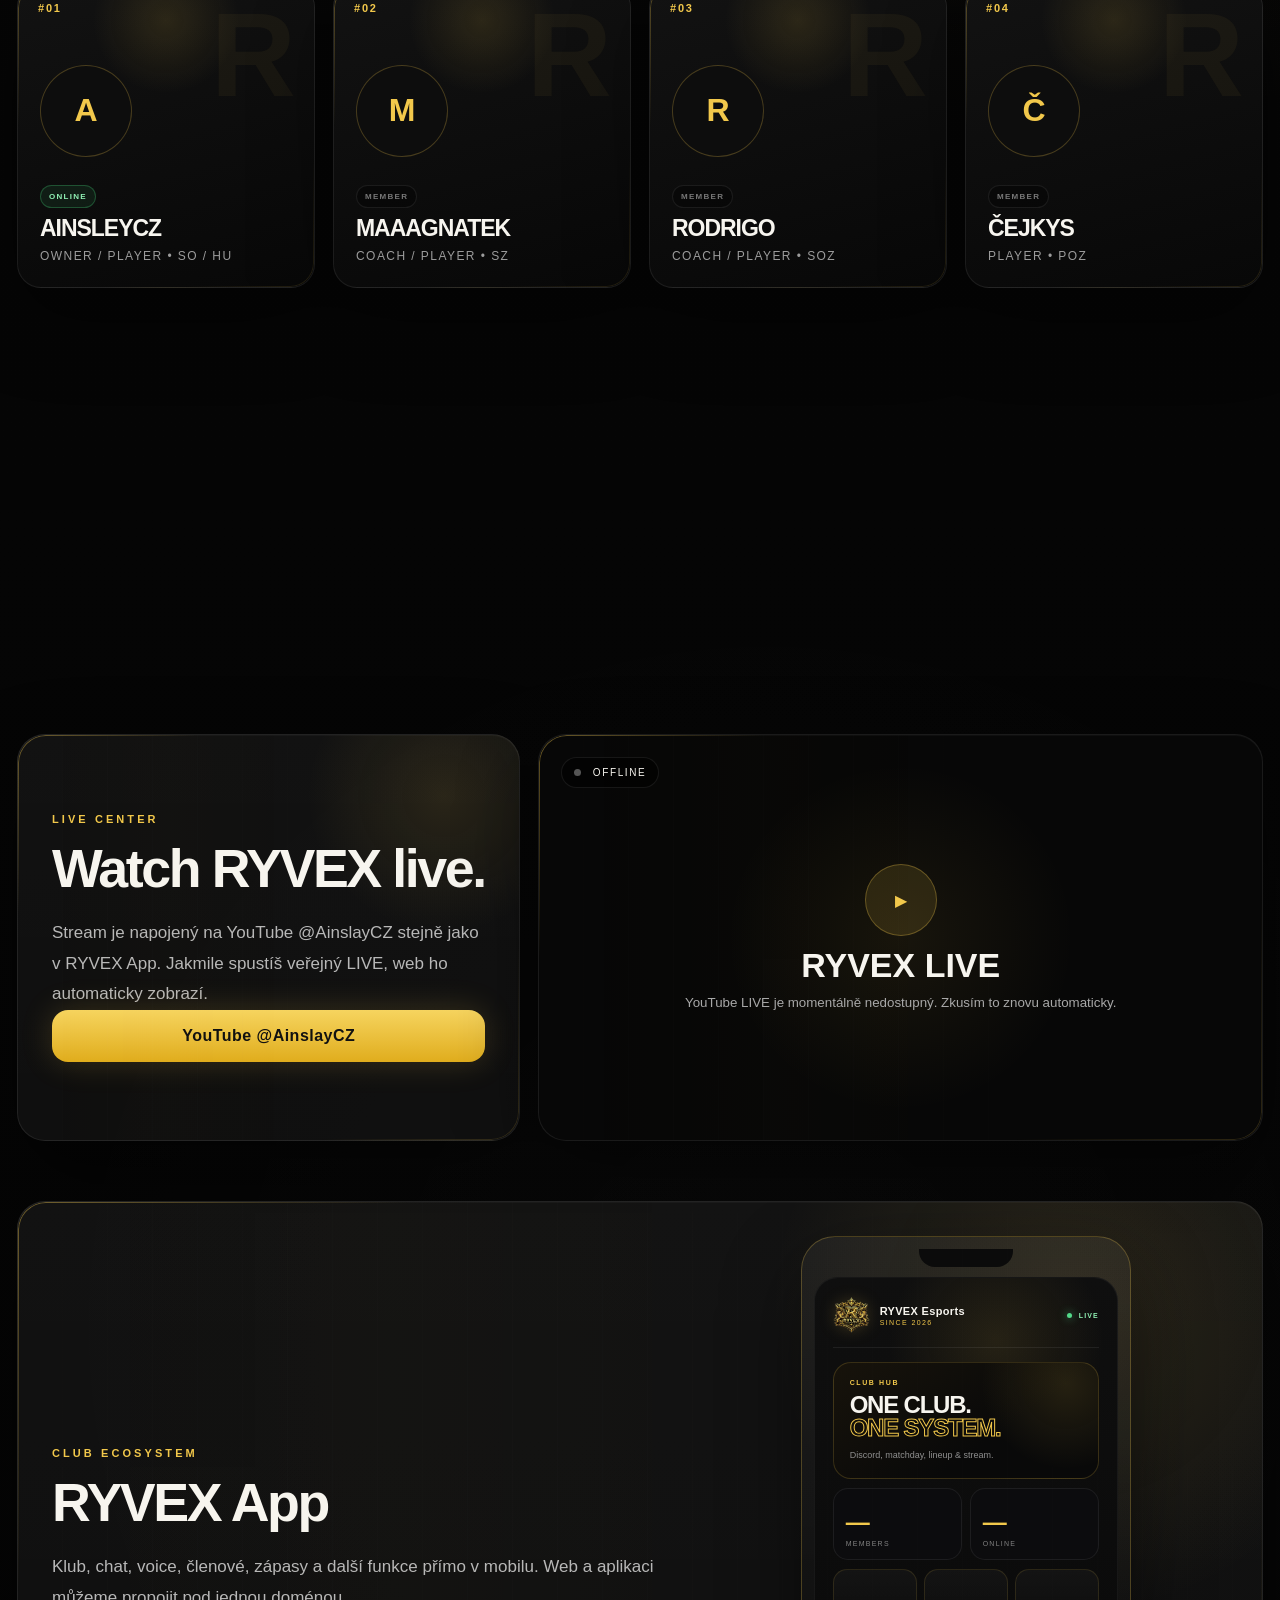
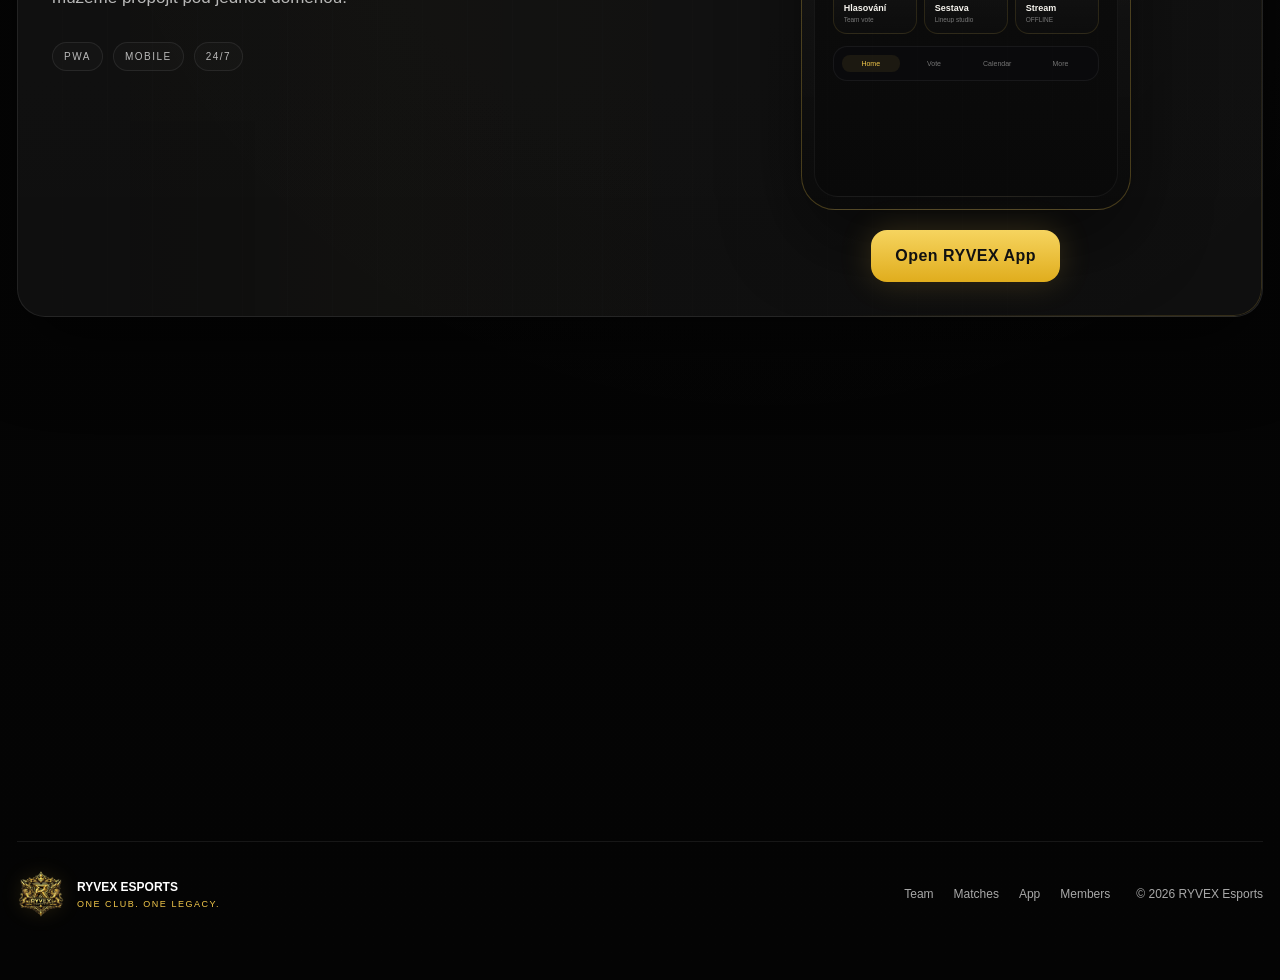
==== commit 7bef1211: "Add files via upload" ====
--- a/index.html
+++ b/index.html
@@ -32,7 +32,7 @@
       <a href="#stats">Stats</a>
       <a href="#stream">Stream</a>
       <a href="#app">RYVEX App</a>
-      <a class="nav-cta" href="#join">Join RYVEX</a>
+      <a class="nav-cta" id="memberNavCta" href="#members">Member Zone</a>
     </nav>
   </header>
 
@@ -184,17 +184,31 @@
       </div>
     </section>
 
-    <section class="section" id="join">
-      <div class="join-panel panel reveal">
-        <div><div class="eyebrow">RECRUITMENT</div><h2>Ready to wear RYVEX Esports?</h2><p>Hledáme hráče, kteří chtějí komunikovat, soutěžit a růst společně s klubem. Náborový formulář připojíme zdarma.</p></div>
-        <a class="btn btn-primary" href="https://ryvex-app.pages.dev" target="_blank" rel="noopener noreferrer">Join RYVEX</a>
+    <section class="section" id="members">
+      <div class="member-gate panel reveal">
+        <div class="member-gate-copy">
+          <div class="eyebrow">RYVEX MEMBERS</div>
+          <h2>Club access.</h2>
+          <p>Registrace a přihlášení probíhá přímo na webu přes Discord. Přístup dostane pouze účet, který je aktuálním členem serveru RYVEX Esports.</p>
+          <div class="member-benefits">
+            <span>LIVE PANELS</span><span>TEAM DATA</span><span>VOTES</span><span>LINEUPS</span><span>CALENDAR</span>
+          </div>
+          <div class="auth-message" id="authMessage" hidden></div>
+        </div>
+        <div class="member-gate-card">
+          <div class="member-lock">R</div>
+          <strong id="memberGateTitle">RYVEX Member Zone</strong>
+          <p id="memberGateText">Ověříme Discord účet a členství v klubu. Bez členství se soukromá část neotevře.</p>
+          <a class="btn btn-primary" id="memberGateButton" href="/auth/login">Registrovat / Přihlásit</a>
+          <small>Žádné heslo k Discordu web neukládá.</small>
+        </div>
       </div>
     </section>
   </main>
 
   <footer class="footer-wrap">
     <div class="footer-brand"><img src="assets/ryvex-emblem.png" alt="" /><div><strong>RYVEX ESPORTS</strong><span>ONE CLUB. ONE LEGACY.</span></div></div>
-    <div class="footer-links"><a href="#team">Team</a><a href="#matches">Matches</a><a href="#app">App</a><a href="#join">Recruitment</a></div>
+    <div class="footer-links"><a href="#team">Team</a><a href="#matches">Matches</a><a href="#app">App</a><a href="#members">Members</a></div>
     <div class="copyright">© <span id="year"></span> RYVEX Esports</div>
   </footer>
   <script src="script.js"></script>
--- a/styles.css
+++ b/styles.css
@@ -6,10 +6,10 @@
 *{box-sizing:border-box}html{scroll-behavior:smooth}body{margin:0;background:radial-gradient(circle at 15% 10%,rgba(242,200,75,.09),transparent 24%),radial-gradient(circle at 86% 22%,rgba(242,200,75,.05),transparent 24%),radial-gradient(circle at 60% 70%,rgba(255,255,255,.02),transparent 25%),linear-gradient(180deg,#060606 0%,#040404 100%);color:var(--text);font-family:Inter,ui-sans-serif,-apple-system,BlinkMacSystemFont,"Segoe UI",sans-serif;overflow-x:hidden}a{color:inherit;text-decoration:none}img{display:block;max-width:100%}
 .noise{position:fixed;inset:0;pointer-events:none;z-index:2;opacity:.035;background-image:url("data:image/svg+xml,%3Csvg viewBox='0 0 180 180' xmlns='http://www.w3.org/2000/svg'%3E%3Cfilter id='n'%3E%3CfeTurbulence type='fractalNoise' baseFrequency='.8' numOctaves='4' stitchTiles='stitch'/%3E%3C/filter%3E%3Crect width='100%25' height='100%25' filter='url(%23n)' opacity='.9'/%3E%3C/svg%3E")}
 .bg-orb{position:fixed;border-radius:50%;filter:blur(95px);pointer-events:none;z-index:0;opacity:.95}.orb-a{width:260px;height:260px;left:-80px;top:80px;background:rgba(242,200,75,.08)}.orb-b{width:360px;height:360px;right:-120px;top:320px;background:rgba(242,200,75,.06)}.orb-c{width:260px;height:260px;left:40%;bottom:10%;background:rgba(255,255,255,.025)}
-.topbar{position:sticky;top:0;z-index:60;height:84px;padding:0 clamp(16px,2vw,34px);display:flex;align-items:center;justify-content:space-between;background:rgba(7,7,7,.78);border-bottom:1px solid var(--line);backdrop-filter:blur(18px)}
+.topbar{position:sticky;top:0;z-index:60;height:84px;padding:0 clamp(18px,4vw,54px);display:flex;align-items:center;justify-content:space-between;background:rgba(7,7,7,.78);border-bottom:1px solid var(--line);backdrop-filter:blur(18px)}
 .brand{display:flex;align-items:center;gap:12px;position:relative;z-index:1}.brand img{width:58px;height:58px;object-fit:contain;border:0!important;border-radius:0!important;background:transparent!important;box-shadow:none!important;filter:drop-shadow(0 0 12px rgba(242,200,75,.15))}.brand div{display:grid;line-height:1}.brand strong{font-size:17px;letter-spacing:.12em}.brand span{font-size:10px;letter-spacing:.34em;color:var(--gold);margin-top:6px}
 .nav{display:flex;align-items:center;gap:22px;font-size:13px;color:#d8d8d8}.nav a{transition:.25s}.nav a:hover{color:var(--gold)}.nav-cta{padding:12px 18px;border:1px solid rgba(242,200,75,.55);border-radius:999px;color:var(--gold)!important;background:rgba(242,200,75,.10);box-shadow:inset 0 0 18px rgba(242,200,75,.08)}.menu-toggle{display:none;background:none;border:0;color:white;font-size:28px}
-.page-shell{position:relative;z-index:1;width:min(1560px,calc(100% - 24px));margin:0 auto;padding:24px 0 36px}.section{padding:30px 0}
+.page-shell{position:relative;z-index:1;width:min(1280px,calc(100% - 34px));margin:0 auto;padding:24px 0 36px}.section{padding:30px 0}
 .panel{background:linear-gradient(180deg,rgba(255,255,255,.025),rgba(255,255,255,.01)),radial-gradient(circle at 85% 15%,rgba(242,200,75,.11),transparent 25%),var(--panel);border:1px solid rgba(255,255,255,.08);box-shadow:var(--shadow),inset 0 1px 0 rgba(255,255,255,.03);border-radius:var(--radius);position:relative;overflow:hidden}.panel::before{content:"";position:absolute;inset:0;border-radius:inherit;padding:1px;background:linear-gradient(135deg,rgba(242,200,75,.42),transparent 20%,transparent 78%,rgba(242,200,75,.18));-webkit-mask:linear-gradient(#000 0 0) content-box,linear-gradient(#000 0 0);-webkit-mask-composite:xor;mask-composite:exclude;pointer-events:none}.panel::after{content:"";position:absolute;inset:0;background:linear-gradient(90deg,transparent,rgba(242,200,75,.02),transparent 60%),repeating-linear-gradient(90deg,transparent 0 44px,rgba(255,255,255,.012) 44px 45px);opacity:.55;pointer-events:none}
 .panel-hero{min-height:650px;padding:58px;display:flex;align-items:center;position:relative;overflow:hidden;border:1px solid rgba(255,255,255,.08);border-bottom:0;border-radius:30px 30px 0 0;background:linear-gradient(110deg,rgba(12,12,12,.97) 0%,rgba(10,10,10,.94) 52%,rgba(8,10,16,.94) 100%);box-shadow:var(--shadow),inset 0 1px 0 rgba(255,255,255,.03)}
 .panel-hero::before{content:"";position:absolute;inset:0;background:radial-gradient(circle at 82% 48%,rgba(242,200,75,.10),transparent 22%),linear-gradient(90deg,transparent 54%,rgba(48,63,120,.06) 100%),repeating-linear-gradient(90deg,transparent 0 52px,rgba(255,255,255,.012) 52px 53px);pointer-events:none}.panel-hero::after{content:"";position:absolute;inset:0;border-radius:inherit;padding:1px;background:linear-gradient(135deg,rgba(242,200,75,.42),transparent 22%,transparent 78%,rgba(242,200,75,.16));-webkit-mask:linear-gradient(#000 0 0) content-box,linear-gradient(#000 0 0);-webkit-mask-composite:xor;mask-composite:exclude;pointer-events:none}
@@ -25,7 +25,7 @@
 .stats-shell{padding:18px}.stats-grid{display:grid;grid-template-columns:repeat(4,1fr);gap:16px}.stat{min-height:180px;border:1px solid var(--line);border-radius:22px;background:rgba(10,10,10,.66);padding:26px;display:flex;flex-direction:column;justify-content:flex-end}.stat span{font-size:58px;font-weight:900;color:var(--gold)}.stat strong{font-size:15px;letter-spacing:.14em;margin-top:10px}.stat small{color:var(--muted);margin-top:8px}
 .split-stream{display:grid;grid-template-columns:.82fr 1.18fr;gap:18px;align-items:stretch}.feature,.stream-frame{padding:34px}.feature{display:flex;flex-direction:column;justify-content:center}.stream-frame{aspect-ratio:16/9;position:relative}.live-dot{position:absolute;top:22px;left:22px;font-size:10px;letter-spacing:.16em;background:rgba(0,0,0,.52);padding:9px 12px;border-radius:999px;border:1px solid var(--line);z-index:1}.live-dot span{width:7px;height:7px;background:#555;display:inline-block;border-radius:50%;margin-right:7px}.stream-placeholder{position:absolute;inset:0;display:grid;place-content:center;text-align:center;gap:10px;z-index:1}.play{width:72px;height:72px;border-radius:50%;display:grid;place-items:center;margin:auto;border:1px solid rgba(242,200,75,.3);background:rgba(242,200,75,.12);color:var(--gold)}.stream-placeholder strong{font-size:34px}.stream-placeholder small{color:var(--muted)}
 .app-shell{padding:34px;display:grid;grid-template-columns:1fr .85fr;align-items:center;gap:34px}.app-badges{display:flex;gap:10px;margin-top:28px;flex-wrap:wrap}.app-badges span{padding:8px 11px;border-radius:999px;border:1px solid var(--line);font-size:10px;letter-spacing:.15em;color:#b9b9b9;background:rgba(255,255,255,.02)}.app-preview{display:grid;justify-items:center;gap:20px}.phone-mock{width:min(330px,100%);padding:12px;border-radius:34px;border:1px solid rgba(242,200,75,.26);background:linear-gradient(180deg,rgba(255,255,255,.05),rgba(0,0,0,.3));box-shadow:var(--shadow)}.phone-notch{width:94px;height:18px;background:#0b0b0b;border-radius:0 0 16px 16px;margin:0 auto 10px}.phone-screen{min-height:520px;border-radius:24px;padding:18px;background:radial-gradient(circle at 60% 12%,rgba(242,200,75,.10),transparent 22%),linear-gradient(180deg,#0f0f0f,#090909);border:1px solid rgba(255,255,255,.05)}.mini-badge{font-size:10px;letter-spacing:.22em;color:var(--gold);font-weight:800}.mini-title{font-size:28px;font-weight:900;margin-top:16px}.mini-cards{display:grid;gap:12px;margin-top:24px}.mini-cards div{height:74px;border-radius:18px;background:linear-gradient(180deg,rgba(255,255,255,.04),rgba(255,255,255,.015));border:1px solid rgba(242,200,75,.14)}.mini-footer{margin-top:18px;color:#8b8b8b;font-size:12px;line-height:1.6}
-.join-panel{padding:34px;display:flex;align-items:center;justify-content:space-between;gap:30px}.footer-wrap{width:min(1560px,calc(100% - 24px));margin:0 auto 44px;padding:28px 0 18px;border-top:1px solid var(--line);display:grid;grid-template-columns:1fr auto auto;align-items:center;gap:26px;color:var(--muted);font-size:12px;position:relative;z-index:1}.footer-brand{display:flex;align-items:center;gap:12px}.footer-brand img{width:48px;height:48px;object-fit:contain;border:0;background:transparent;filter:drop-shadow(0 0 10px rgba(242,200,75,.12))}.footer-brand div{display:grid}.footer-brand strong{color:white}.footer-brand span{font-size:9px;letter-spacing:.17em;color:var(--gold);margin-top:5px}.footer-links{display:flex;gap:20px}.footer-links a:hover{color:var(--gold)}
+.join-panel{padding:34px;display:flex;align-items:center;justify-content:space-between;gap:30px}.footer-wrap{width:min(1280px,calc(100% - 34px));margin:0 auto 44px;padding:28px 0 18px;border-top:1px solid var(--line);display:grid;grid-template-columns:1fr auto auto;align-items:center;gap:26px;color:var(--muted);font-size:12px;position:relative;z-index:1}.footer-brand{display:flex;align-items:center;gap:12px}.footer-brand img{width:48px;height:48px;object-fit:contain;border:0;background:transparent;filter:drop-shadow(0 0 10px rgba(242,200,75,.12))}.footer-brand div{display:grid}.footer-brand strong{color:white}.footer-brand span{font-size:9px;letter-spacing:.17em;color:var(--gold);margin-top:5px}.footer-links{display:flex;gap:20px}.footer-links a:hover{color:var(--gold)}
 .reveal{opacity:0;transform:translateY(18px);transition:opacity .7s ease,transform .7s ease}.reveal.visible{opacity:1;transform:none}
 @media(max-width:1100px){.split-stream{grid-template-columns:1fr}.app-shell{grid-template-columns:1fr}.hero-copy{width:62%}.hero-art{width:54%}.hero-art img{width:min(600px,104%)}}
 @media(max-width:980px){.nav{position:absolute;top:82px;left:14px;right:14px;display:none;flex-direction:column;align-items:stretch;background:#0b0b0b;border:1px solid var(--line);border-radius:20px;padding:18px;box-shadow:var(--shadow)}.nav.open{display:flex}.menu-toggle{display:block}.match-card-main{grid-template-columns:1fr;gap:30px}.roster-grid,.stats-grid{grid-template-columns:repeat(2,1fr)}.join-panel{align-items:flex-start;flex-direction:column}.footer-wrap{grid-template-columns:1fr;justify-items:start}.hero-copy{width:67%}.hero-art{width:48%;opacity:.9}}
@@ -39,5 +39,30 @@
 
 .mini-app-head{display:grid;grid-template-columns:38px 1fr auto;align-items:center;gap:9px;padding-bottom:13px;border-bottom:1px solid rgba(255,255,255,.07)}.mini-app-head img{width:38px;height:38px;object-fit:contain;filter:drop-shadow(0 0 8px rgba(242,200,75,.18))}.mini-app-head div{display:grid;gap:2px}.mini-app-head b{font-size:11px;letter-spacing:.03em}.mini-app-head small{font-size:7px;letter-spacing:.2em;color:var(--gold)}.mini-app-head>span{font-size:7px;font-weight:900;letter-spacing:.15em;color:#8ff0b3}.mini-app-head>span i{display:inline-block;width:5px;height:5px;border-radius:50%;background:#53d989;box-shadow:0 0 8px rgba(83,217,137,.8);margin-right:4px}.mini-app-hero{margin-top:14px;padding:16px;border-radius:18px;border:1px solid rgba(242,200,75,.18);background:radial-gradient(circle at 88% 18%,rgba(242,200,75,.12),transparent 34%),linear-gradient(145deg,#17130b,#090909 62%)}.mini-app-hero small{display:block;color:var(--gold);font-size:7px;font-weight:900;letter-spacing:.23em;margin-bottom:8px}.mini-app-hero strong{font-size:24px;line-height:.92;letter-spacing:-.05em}.mini-app-hero strong em{font-style:normal;color:transparent;-webkit-text-stroke:1px var(--gold)}.mini-app-hero p{font-size:9px!important;line-height:1.45!important;color:#8f8f8f!important;margin:9px 0 0!important}.mini-app-stats{display:grid;grid-template-columns:1fr 1fr;gap:8px;margin-top:9px}.mini-app-stats>div{min-height:72px;border-radius:15px;border:1px solid rgba(255,255,255,.07);background:#0c0c0e;padding:12px;display:grid;align-content:end}.mini-app-stats b{font-size:24px;color:var(--gold)}.mini-app-stats small{font-size:7px;letter-spacing:.18em;color:#818181;margin-top:4px}.mini-app-cards{display:grid;grid-template-columns:repeat(3,1fr);gap:7px;margin-top:9px}.mini-app-cards>div{min-width:0;height:65px;border-radius:14px;border:1px solid rgba(242,200,75,.12);background:linear-gradient(180deg,rgba(255,255,255,.035),rgba(255,255,255,.012));padding:10px;display:grid;align-content:end}.mini-app-cards b{font-size:9px;white-space:nowrap;overflow:hidden;text-overflow:ellipsis}.mini-app-cards span{font-size:6.5px;color:#777;margin-top:3px;white-space:nowrap;overflow:hidden;text-overflow:ellipsis}.mini-app-nav{display:grid;grid-template-columns:repeat(4,1fr);gap:5px;margin-top:12px;padding:8px;border-radius:14px;background:#0a0a0c;border:1px solid rgba(255,255,255,.06)}.mini-app-nav span{font-size:7px;color:#747474;text-align:center;padding:5px 2px;border-radius:8px}.mini-app-nav span.active{color:var(--gold);background:rgba(242,200,75,.08)}
 
-@media(min-width:1500px){.panel-hero{min-height:690px;padding:70px}.hero-copy{width:min(56%,820px)}.hero-art{width:49%}.match-shell{padding:34px}.app-shell,.feature,.stream-frame,.join-panel{padding:42px}.roster-grid{gap:22px}.stats-grid{gap:20px}}
-@media(max-width:700px){.page-shell{width:calc(100% - 12px)}.footer-wrap{width:calc(100% - 18px)}.phone-mock{width:min(330px,100%)}.phone-screen{min-height:500px}.mini-app-cards{grid-template-columns:1fr 1fr 1fr}.result-card strong{font-size:18px}}
+@media(max-width:700px){.phone-mock{width:min(330px,100%)}.phone-screen{min-height:500px}.mini-app-cards{grid-template-columns:1fr 1fr 1fr}.result-card strong{font-size:18px}}
+
+
+/* RYVEX WEBSITE 1.5.1 • LAYOUT FIX
+   Keep the hero and main composition at the original 1280px so artwork is not stretched.
+   Only the rounded content blocks/cards breathe wider on large desktop screens. */
+@media(min-width:1360px){
+  #matches .match-shell,
+  #team .roster-grid,
+  #stats .stats-shell,
+  #stream,
+  #app .app-shell,
+  #members .member-gate{
+    width:min(1420px,calc(100vw - 64px));
+    position:relative;
+    left:50%;
+    translate:-50% 0;
+  }
+}
+
+/* RYVEX WEBSITE 1.6 • MEMBER GATE */
+.member-gate{padding:38px;display:grid;grid-template-columns:1.25fr .75fr;gap:28px;align-items:center}.member-gate-copy p{max-width:720px;color:#b8b8b8;font-size:17px;line-height:1.8}.member-benefits{display:flex;flex-wrap:wrap;gap:9px;margin-top:24px}.member-benefits span{padding:8px 11px;border-radius:999px;border:1px solid rgba(242,200,75,.18);background:rgba(242,200,75,.06);color:#d7c57f;font-size:9px;font-weight:900;letter-spacing:.14em}.member-gate-card{min-height:320px;border-radius:24px;border:1px solid rgba(242,200,75,.18);background:linear-gradient(145deg,rgba(242,200,75,.08),rgba(255,255,255,.015) 48%,rgba(0,0,0,.18));padding:28px;display:flex;flex-direction:column;align-items:flex-start;justify-content:center;gap:14px}.member-gate-card p{margin:0;color:#9b9b9b;line-height:1.65}.member-gate-card small{color:#777}.member-lock{width:58px;height:58px;border-radius:18px;display:grid;place-items:center;font-size:30px;font-weight:950;color:#111;background:linear-gradient(180deg,#f6d45f,#dca514);box-shadow:0 0 30px rgba(242,200,75,.16)}.auth-message{margin-top:18px;padding:13px 15px;border-radius:14px;border:1px solid rgba(255,100,100,.24);background:rgba(255,80,80,.06);color:#ffb0b0;font-size:13px;line-height:1.5}
+
+.member-page{min-height:100vh}.member-top-actions{display:flex;align-items:center;gap:18px;font-size:13px}.member-shell{position:relative;z-index:1;width:min(1380px,calc(100% - 34px));margin:0 auto;padding:24px 0 60px}.member-hero{min-height:430px;padding:48px;display:grid;grid-template-columns:1.2fr .8fr;align-items:center;gap:30px;background:radial-gradient(circle at 82% 30%,rgba(242,200,75,.12),transparent 30%),linear-gradient(120deg,#0c0c0c,#080808 65%,#0c0b07)}.member-hero h1{font-size:clamp(58px,7vw,100px)}.member-hero p{max-width:650px;color:#aaa;line-height:1.8;font-size:16px}.member-identity{justify-self:end;width:min(420px,100%);padding:22px;border-radius:22px;border:1px solid rgba(242,200,75,.18);background:rgba(0,0,0,.28);display:grid;grid-template-columns:72px 1fr;align-items:center;gap:16px}.member-avatar{width:72px;height:72px;border-radius:20px;overflow:hidden;display:grid;place-items:center;background:linear-gradient(180deg,#f6d45f,#d9a515);color:#111;font-size:30px;font-weight:950}.member-avatar img{width:100%;height:100%;object-fit:cover}.member-identity div:last-child{display:grid;gap:5px}.member-identity small{font-size:8px;letter-spacing:.18em;color:var(--gold)}.member-identity strong{font-size:20px}.member-identity span{font-size:12px;color:#888}
+.member-dashboard{margin-top:22px}.member-kpis{display:grid;grid-template-columns:repeat(4,1fr);gap:14px}.member-kpi{min-height:160px;padding:22px;display:flex;flex-direction:column;justify-content:flex-end}.member-kpi span{font-size:48px;font-weight:950;color:var(--gold)}.member-kpi strong{font-size:13px;letter-spacing:.13em;margin-top:8px}.member-kpi small{color:#777;margin-top:6px}.member-layout{display:grid;grid-template-columns:1fr 1fr;gap:16px;margin-top:16px}.member-block{padding:28px;margin-top:16px}.member-layout .member-block{margin-top:0}.member-block-head{display:flex;justify-content:space-between;align-items:flex-end;gap:20px;margin-bottom:20px}.member-block-head h2{font-size:36px}.member-list{display:grid;gap:10px}.member-list-item{min-height:78px;padding:15px 16px;border-radius:16px;border:1px solid rgba(255,255,255,.07);background:rgba(255,255,255,.018);display:flex;align-items:center;justify-content:space-between;gap:18px}.member-list-item div{display:grid;gap:6px}.member-list-item strong{font-size:14px}.member-list-item small{color:#777}.member-list-item>span{font-size:8px;font-weight:900;letter-spacing:.12em;color:var(--gold);padding:6px 8px;border-radius:999px;border:1px solid rgba(242,200,75,.16);white-space:nowrap}.member-roster{display:grid;grid-template-columns:repeat(3,1fr);gap:10px}.member-roster-card{min-height:82px;padding:14px;border:1px solid rgba(255,255,255,.07);border-radius:16px;background:rgba(255,255,255,.018);display:grid;grid-template-columns:48px 1fr 10px;align-items:center;gap:12px}.member-roster-avatar{width:48px;height:48px;border-radius:14px;overflow:hidden;display:grid;place-items:center;background:#141414;color:var(--gold);font-weight:900}.member-roster-avatar img{width:100%;height:100%;object-fit:cover}.member-roster-card>div:nth-child(2){display:grid;gap:5px;min-width:0}.member-roster-card strong{font-size:13px;white-space:nowrap;overflow:hidden;text-overflow:ellipsis}.member-roster-card small{font-size:10px;color:#777;white-space:nowrap;overflow:hidden;text-overflow:ellipsis}.member-roster-card i{width:8px;height:8px;border-radius:50%;background:#444}.member-roster-card i.online{background:#56dd8b;box-shadow:0 0 10px rgba(86,221,139,.7)}.member-tools{display:grid;grid-template-columns:repeat(3,1fr);gap:14px;margin-top:16px}.member-tool{min-height:210px;padding:24px;display:flex;flex-direction:column;align-items:flex-start;justify-content:flex-end}.member-tool>span{position:absolute;right:18px;top:16px;font-size:46px;font-weight:950;color:rgba(242,200,75,.08)}.member-tool strong{font-size:22px}.member-tool p{color:#888;line-height:1.6;margin:10px 0}.member-tool small{color:var(--gold);font-size:8px;font-weight:900;letter-spacing:.15em}.member-error{max-width:760px;margin:80px auto;padding:34px;text-align:center}.member-error p{color:#999;line-height:1.7;margin:18px auto 24px;max-width:600px}
+@media(max-width:980px){.member-gate,.member-hero{grid-template-columns:1fr}.member-identity{justify-self:start}.member-kpis{grid-template-columns:repeat(2,1fr)}.member-layout{grid-template-columns:1fr}.member-roster{grid-template-columns:repeat(2,1fr)}.member-tools{grid-template-columns:1fr}}
+@media(max-width:700px){.member-gate{padding:22px}.member-shell{width:min(100% - 18px,1380px);padding-top:12px}.member-hero{padding:26px 22px;min-height:520px}.member-hero h1{font-size:56px}.member-identity{grid-template-columns:56px 1fr}.member-avatar{width:56px;height:56px}.member-top-actions>a:first-child{display:none}.member-kpis,.member-roster{grid-template-columns:1fr}.member-block{padding:20px}.member-block-head{align-items:flex-start;flex-direction:column}.member-list-item{align-items:flex-start}.member-tools{grid-template-columns:1fr}}
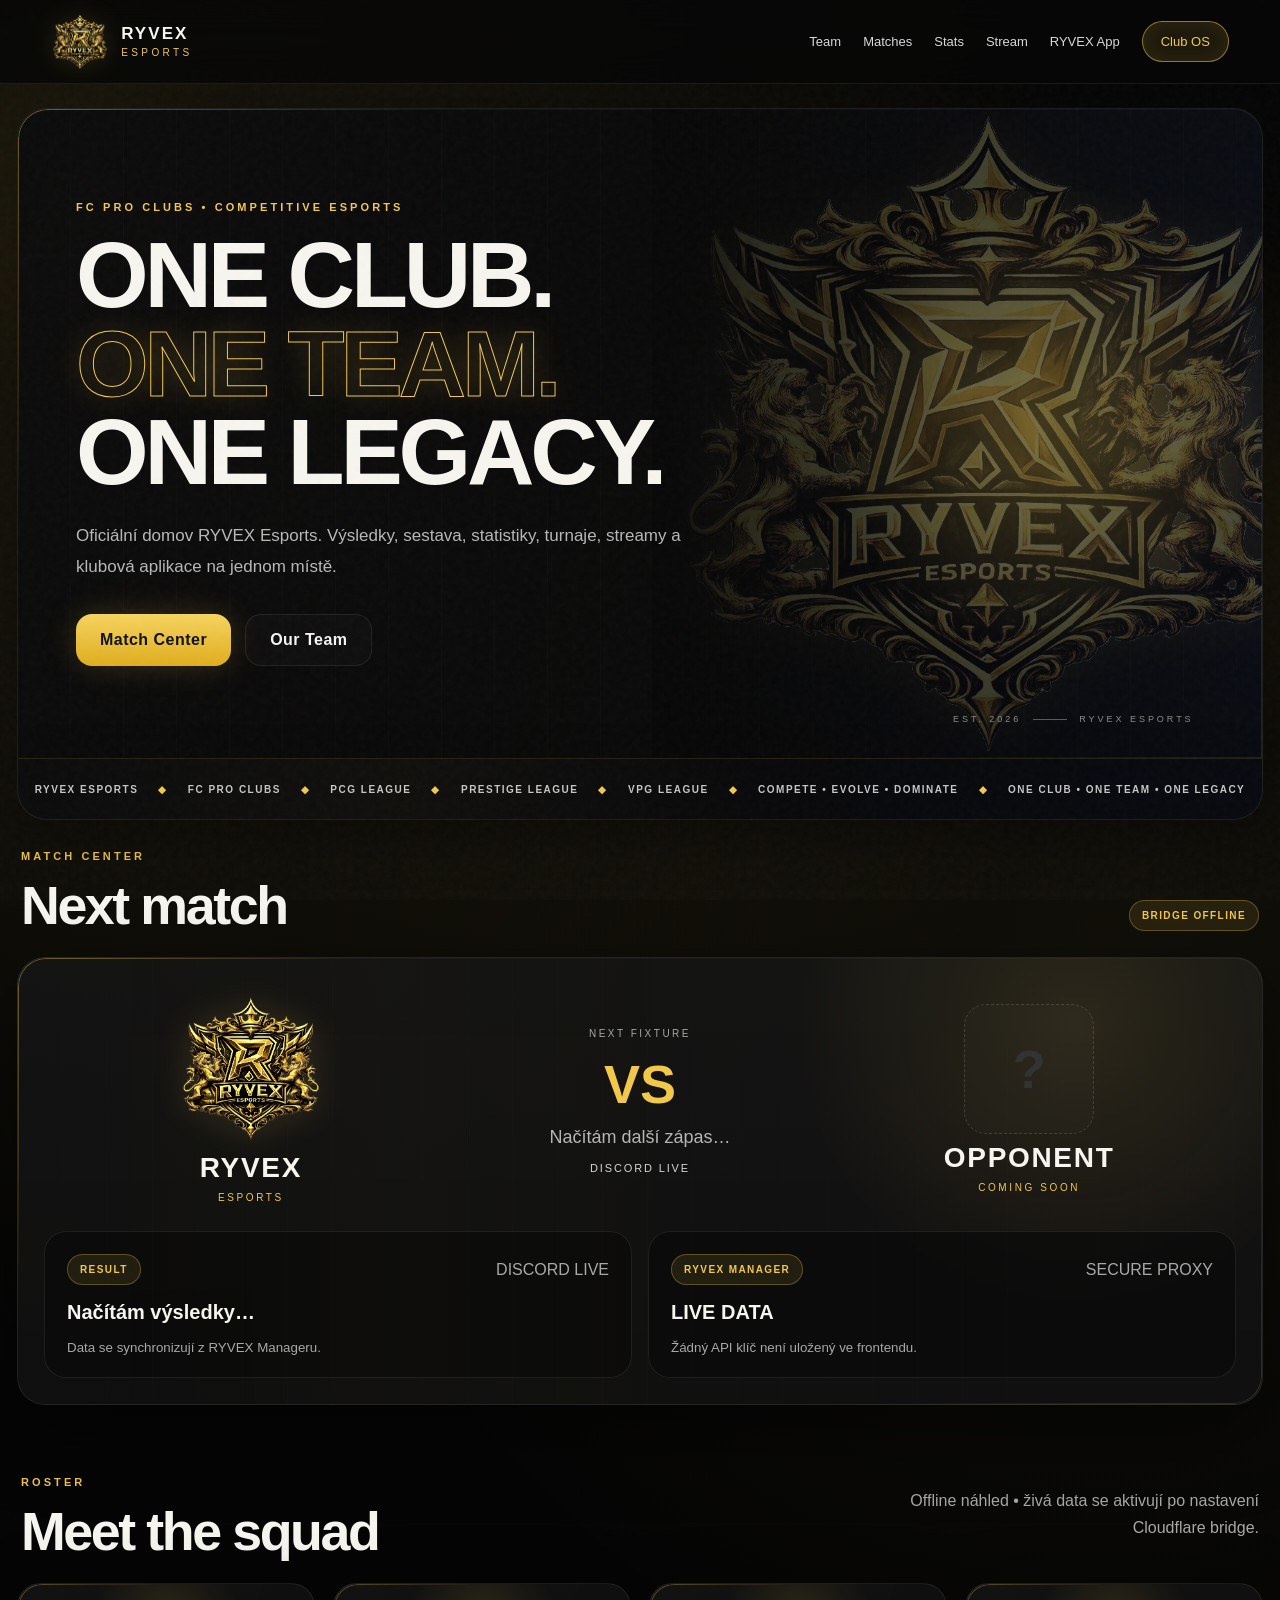
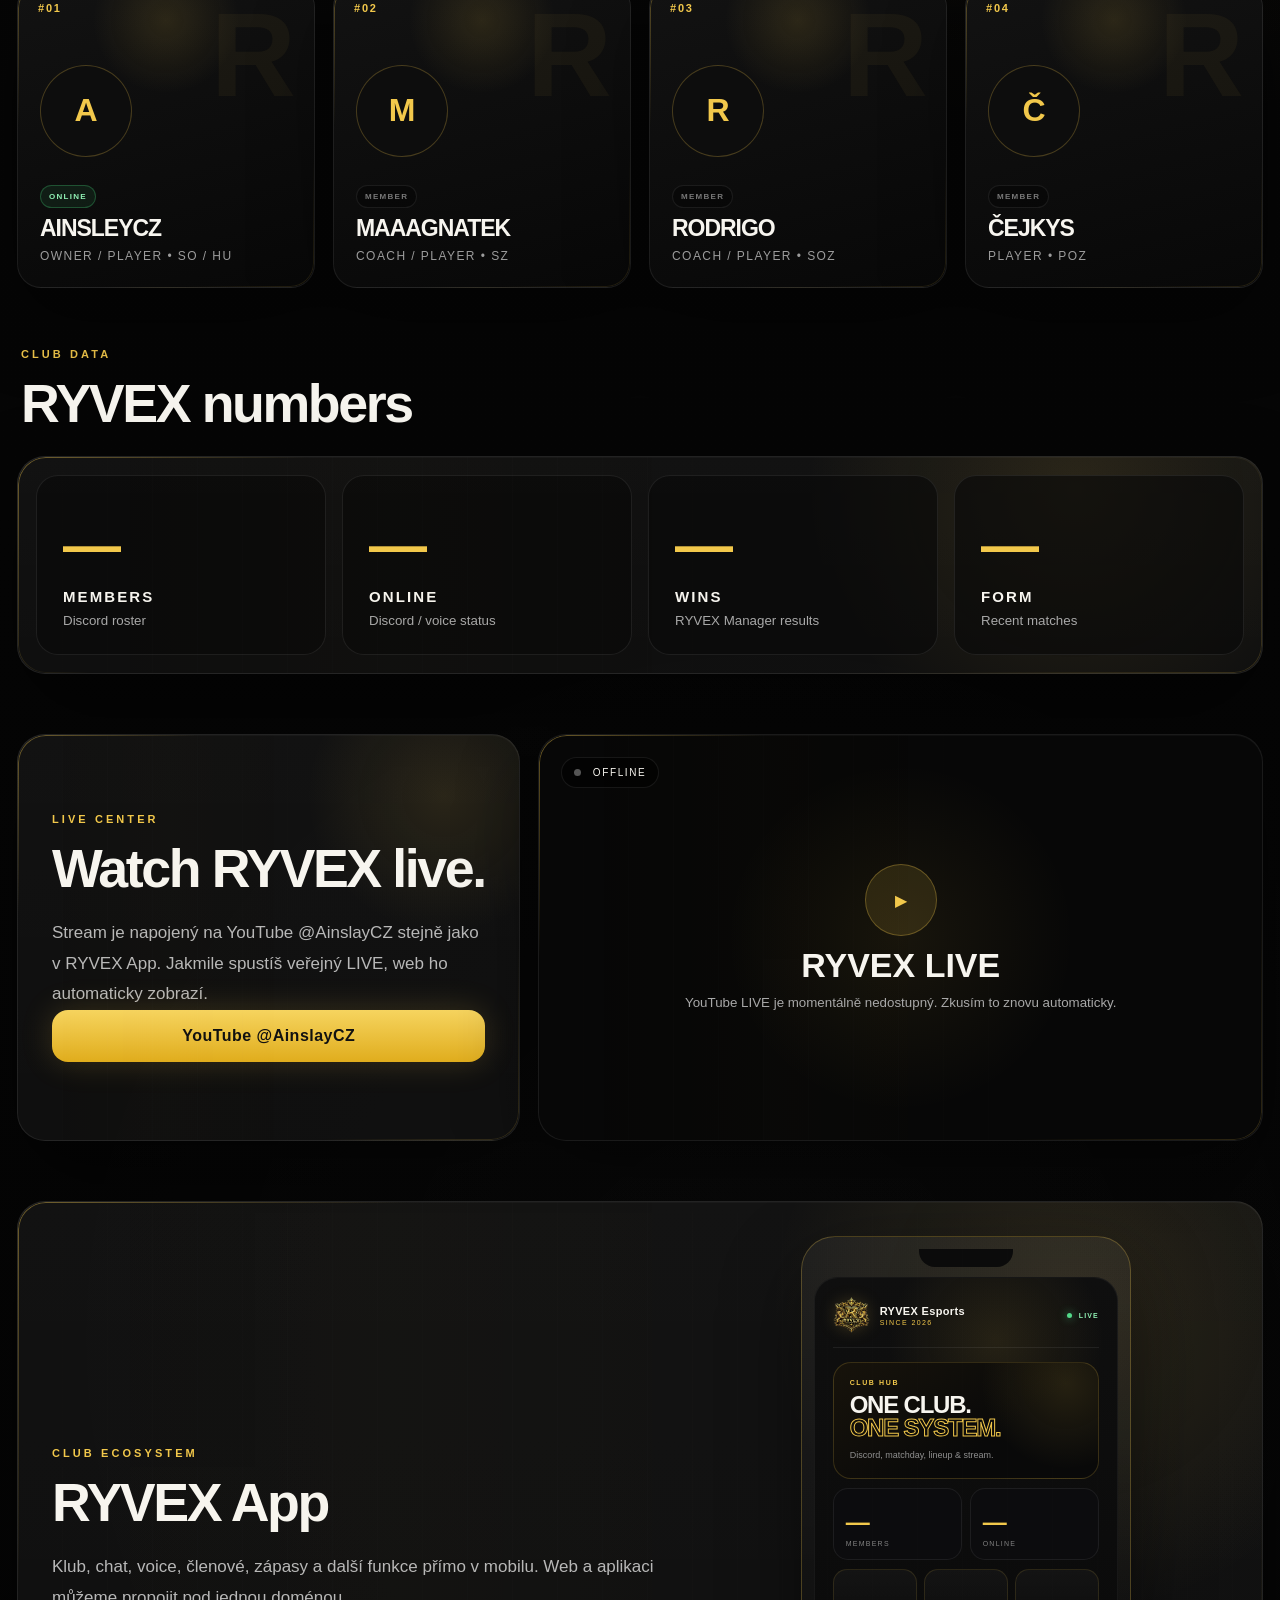
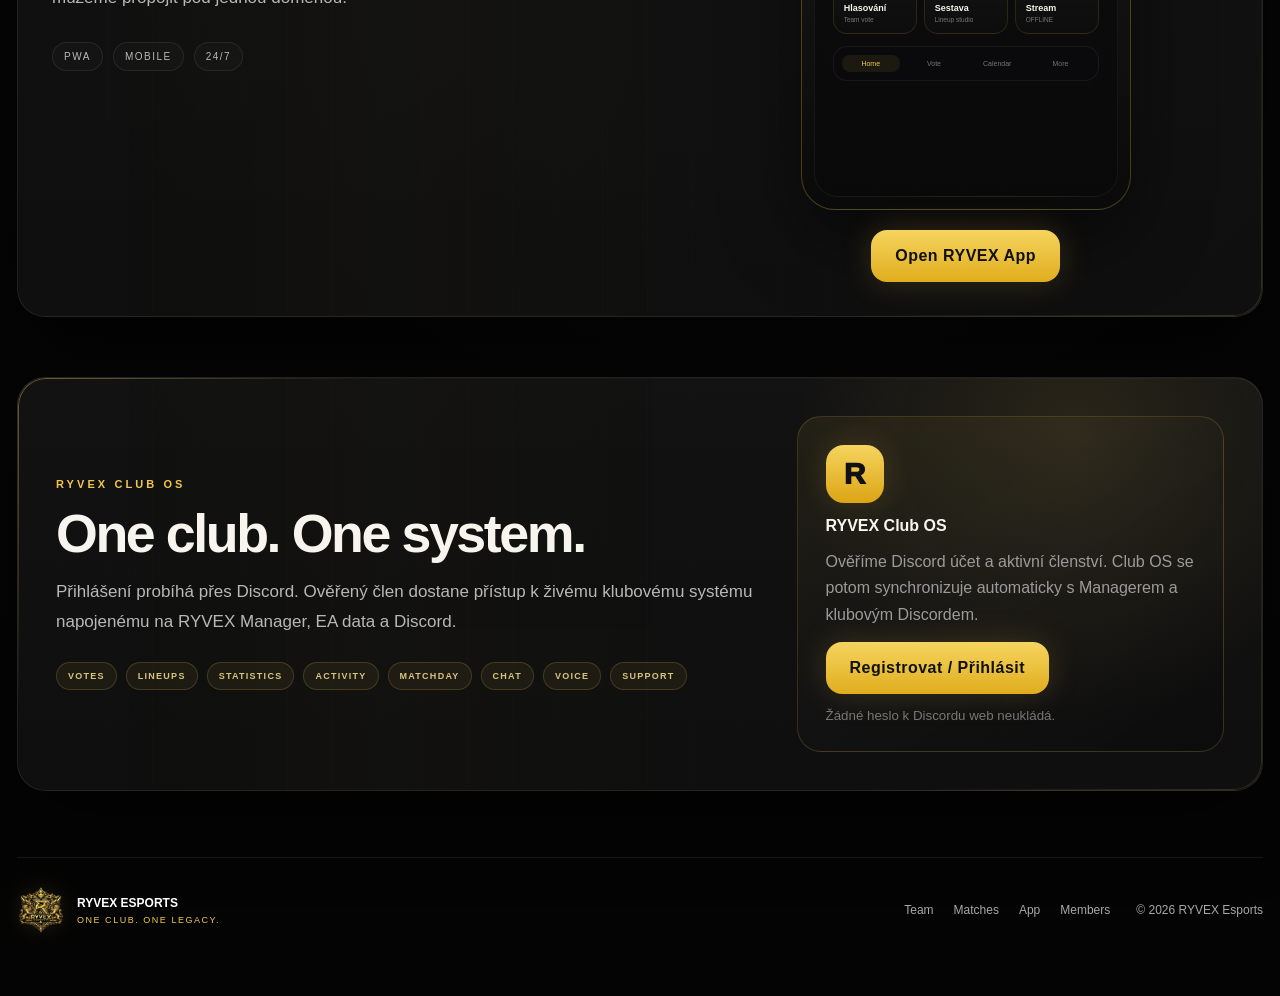
==== commit 8bfa0c80: "Add files via upload" ====
--- a/index.html
+++ b/index.html
@@ -32,7 +32,7 @@
       <a href="#stats">Stats</a>
       <a href="#stream">Stream</a>
       <a href="#app">RYVEX App</a>
-      <a class="nav-cta" id="memberNavCta" href="#members">Member Zone</a>
+      <a class="nav-cta" id="memberNavCta" href="#members">Club OS</a>
     </nav>
   </header>
 
@@ -187,18 +187,18 @@
     <section class="section" id="members">
       <div class="member-gate panel reveal">
         <div class="member-gate-copy">
-          <div class="eyebrow">RYVEX MEMBERS</div>
-          <h2>Club access.</h2>
-          <p>Registrace a přihlášení probíhá přímo na webu přes Discord. Přístup dostane pouze účet, který je aktuálním členem serveru RYVEX Esports.</p>
+          <div class="eyebrow">RYVEX CLUB OS</div>
+          <h2>One club. One system.</h2>
+          <p>Přihlášení probíhá přes Discord. Ověřený člen dostane přístup k živému klubovému systému napojenému na RYVEX Manager, EA data a Discord.</p>
           <div class="member-benefits">
-            <span>LIVE PANELS</span><span>TEAM DATA</span><span>VOTES</span><span>LINEUPS</span><span>CALENDAR</span>
+            <span>VOTES</span><span>LINEUPS</span><span>STATISTICS</span><span>ACTIVITY</span><span>MATCHDAY</span><span>CHAT</span><span>VOICE</span><span>SUPPORT</span>
           </div>
           <div class="auth-message" id="authMessage" hidden></div>
         </div>
         <div class="member-gate-card">
           <div class="member-lock">R</div>
-          <strong id="memberGateTitle">RYVEX Member Zone</strong>
-          <p id="memberGateText">Ověříme Discord účet a členství v klubu. Bez členství se soukromá část neotevře.</p>
+          <strong id="memberGateTitle">RYVEX Club OS</strong>
+          <p id="memberGateText">Ověříme Discord účet a aktivní členství. Club OS se potom synchronizuje automaticky s Managerem a klubovým Discordem.</p>
           <a class="btn btn-primary" id="memberGateButton" href="/auth/login">Registrovat / Přihlásit</a>
           <small>Žádné heslo k Discordu web neukládá.</small>
         </div>
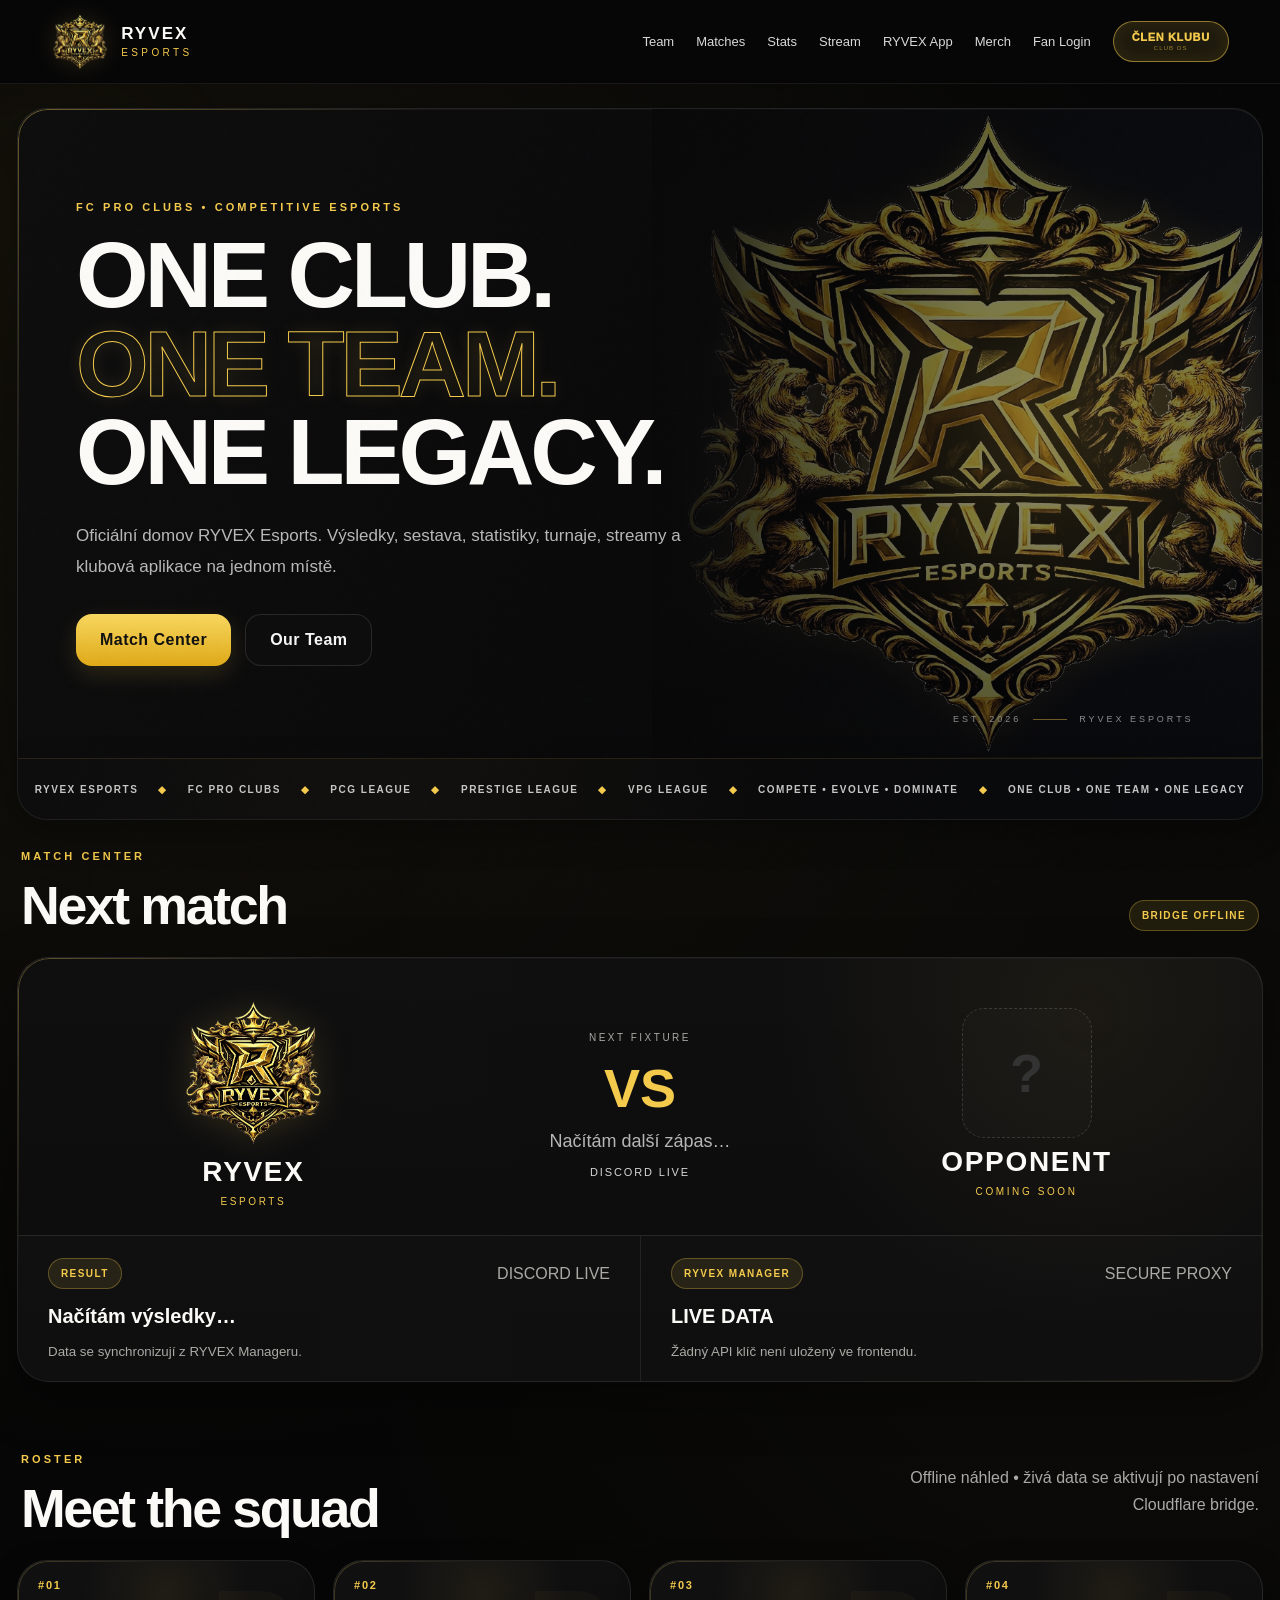
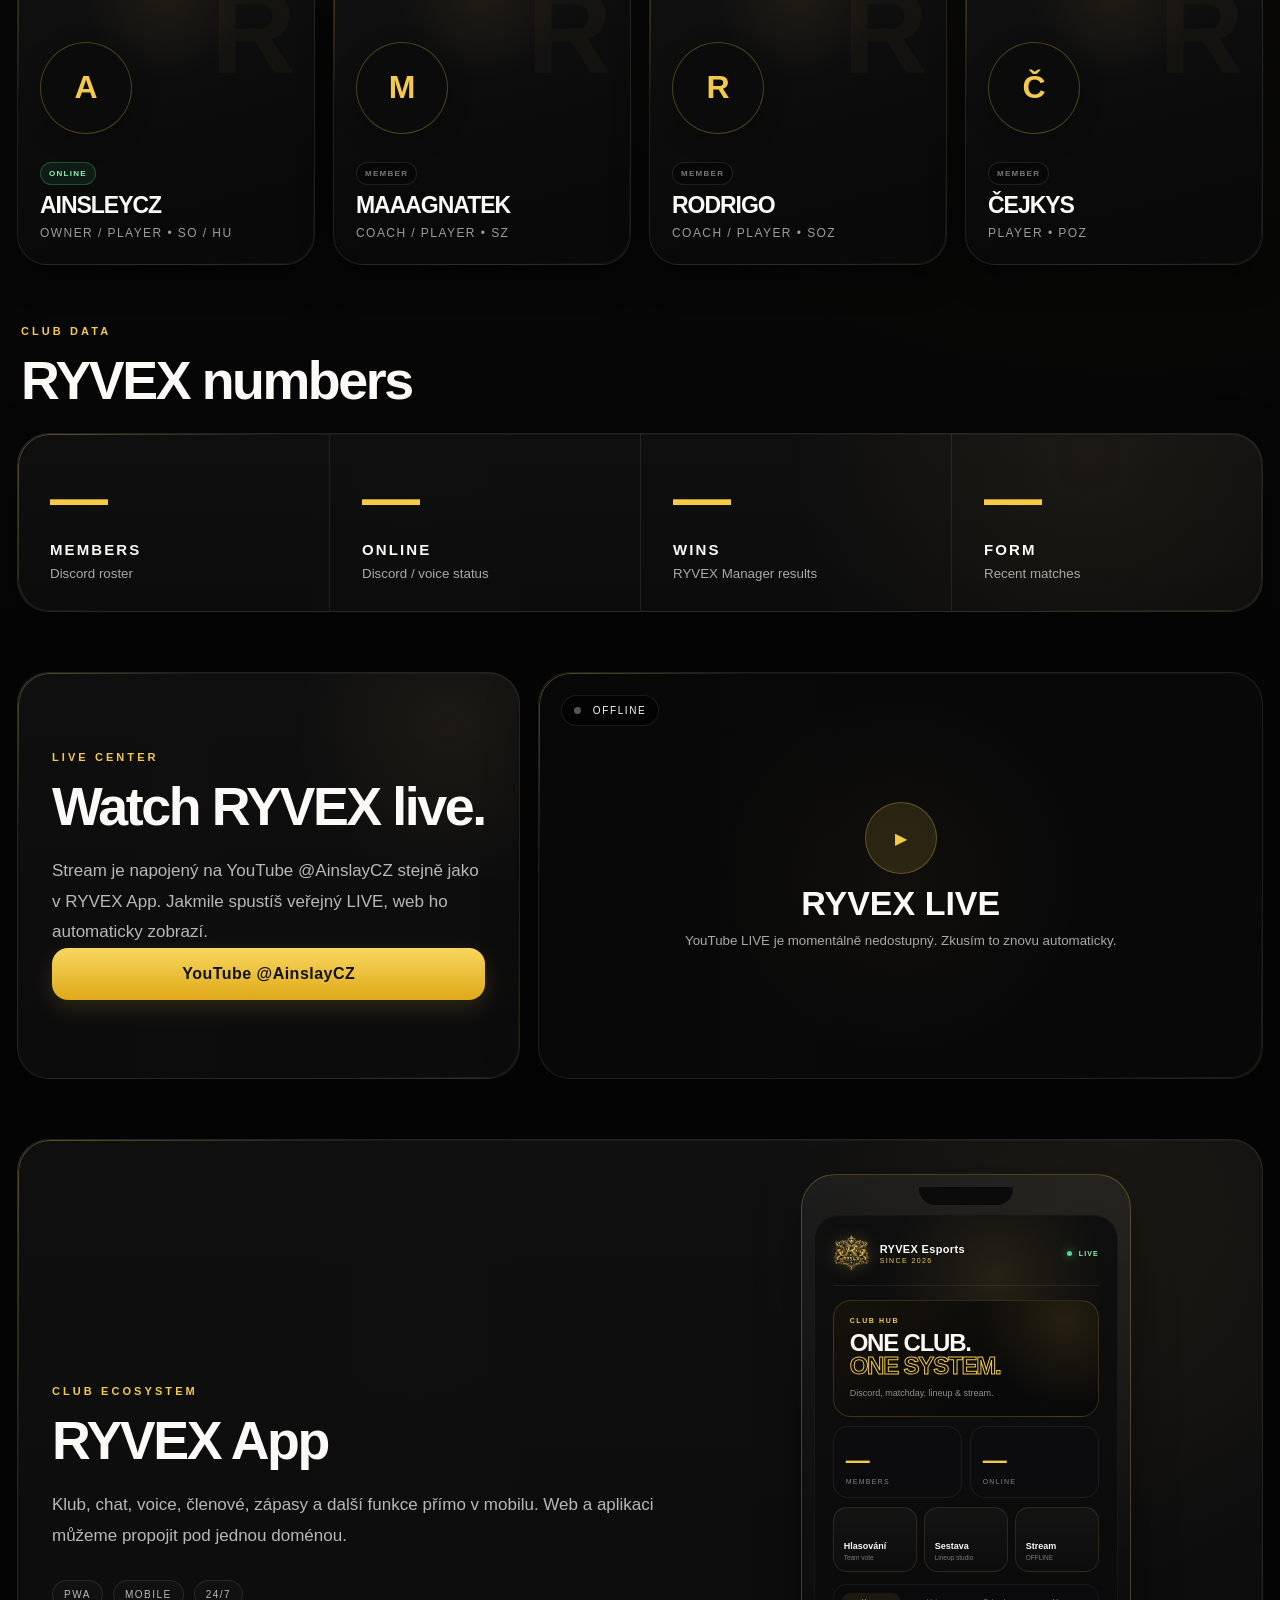
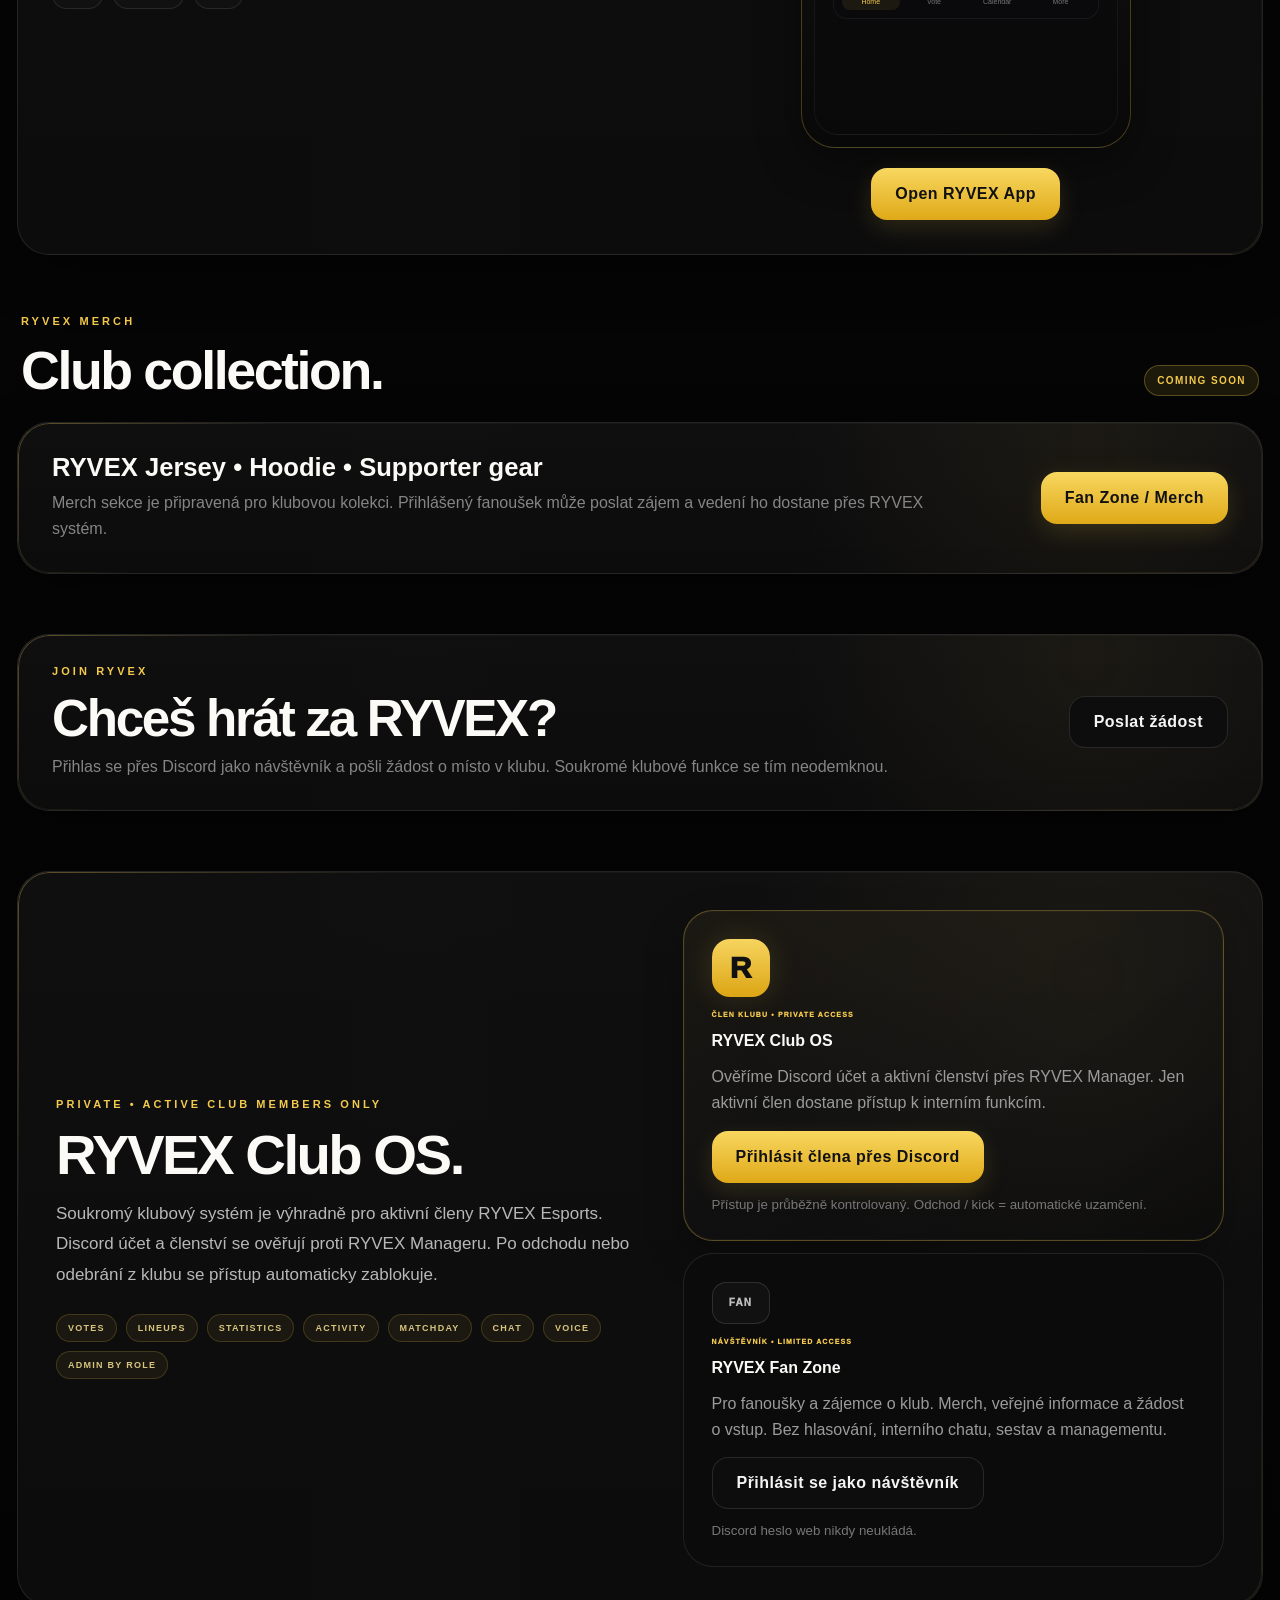
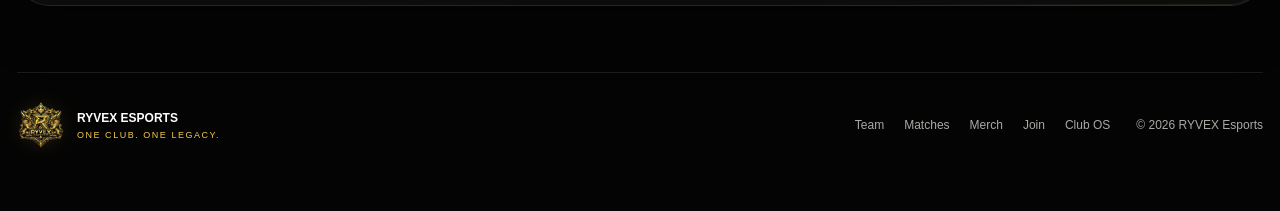
==== commit 7c818814: "Add files via upload" ====
--- a/index.html
+++ b/index.html
@@ -32,7 +32,9 @@
       <a href="#stats">Stats</a>
       <a href="#stream">Stream</a>
       <a href="#app">RYVEX App</a>
-      <a class="nav-cta" id="memberNavCta" href="#members">Club OS</a>
+      <a href="#merch">Merch</a>
+      <a id="visitorNavCta" href="/auth/login?mode=visitor">Fan Login</a>
+      <a class="nav-cta club-login-cta" id="memberNavCta" href="#members"><span>ČLEN KLUBU</span><small>CLUB OS</small></a>
     </nav>
   </header>
 
@@ -134,6 +136,13 @@
     <section class="section" id="stats">
       <div class="section-head reveal">
         <div><div class="eyebrow">CLUB DATA</div><h2>RYVEX numbers</h2></div>
+        <div class="visitor-counter" id="visitorCounter" hidden aria-live="polite" title="Anonymní počet unikátních návštěvníků webu">
+          <span class="visitor-counter-dot" aria-hidden="true"></span>
+          <div>
+            <small>NÁVŠTĚVY WEBU</small>
+            <strong id="visitorCount">—</strong>
+          </div>
+        </div>
       </div>
       <div class="stats-shell panel reveal">
         <div class="stats-grid">
@@ -184,23 +193,59 @@
       </div>
     </section>
 
+    <section class="section" id="merch">
+      <div class="section-head reveal">
+        <div><div class="eyebrow">RYVEX MERCH</div><h2>Club collection.</h2></div>
+        <span class="status-pill">COMING SOON</span>
+      </div>
+      <div class="public-access-panel panel reveal">
+        <div>
+          <strong>RYVEX Jersey • Hoodie • Supporter gear</strong>
+          <p>Merch sekce je připravená pro klubovou kolekci. Přihlášený fanoušek může poslat zájem a vedení ho dostane přes RYVEX systém.</p>
+        </div>
+        <a class="btn btn-primary" href="/auth/login?mode=visitor">Fan Zone / Merch</a>
+      </div>
+    </section>
+
+    <section class="section" id="join">
+      <div class="public-access-panel panel reveal join-access-panel">
+        <div>
+          <div class="eyebrow">JOIN RYVEX</div>
+          <h2>Chceš hrát za RYVEX?</h2>
+          <p>Přihlas se přes Discord jako návštěvník a pošli žádost o místo v klubu. Soukromé klubové funkce se tím neodemknou.</p>
+        </div>
+        <a class="btn btn-ghost" href="/auth/login?mode=visitor">Poslat žádost</a>
+      </div>
+    </section>
+
     <section class="section" id="members">
       <div class="member-gate panel reveal">
         <div class="member-gate-copy">
-          <div class="eyebrow">RYVEX CLUB OS</div>
-          <h2>One club. One system.</h2>
-          <p>Přihlášení probíhá přes Discord. Ověřený člen dostane přístup k živému klubovému systému napojenému na RYVEX Manager, EA data a Discord.</p>
+          <div class="eyebrow">PRIVATE • ACTIVE CLUB MEMBERS ONLY</div>
+          <h2>RYVEX Club OS.</h2>
+          <p>Soukromý klubový systém je výhradně pro aktivní členy RYVEX Esports. Discord účet a členství se ověřují proti RYVEX Manageru. Po odchodu nebo odebrání z klubu se přístup automaticky zablokuje.</p>
           <div class="member-benefits">
-            <span>VOTES</span><span>LINEUPS</span><span>STATISTICS</span><span>ACTIVITY</span><span>MATCHDAY</span><span>CHAT</span><span>VOICE</span><span>SUPPORT</span>
+            <span>VOTES</span><span>LINEUPS</span><span>STATISTICS</span><span>ACTIVITY</span><span>MATCHDAY</span><span>CHAT</span><span>VOICE</span><span>ADMIN BY ROLE</span>
           </div>
           <div class="auth-message" id="authMessage" hidden></div>
         </div>
-        <div class="member-gate-card">
-          <div class="member-lock">R</div>
-          <strong id="memberGateTitle">RYVEX Club OS</strong>
-          <p id="memberGateText">Ověříme Discord účet a aktivní členství. Club OS se potom synchronizuje automaticky s Managerem a klubovým Discordem.</p>
-          <a class="btn btn-primary" id="memberGateButton" href="/auth/login">Registrovat / Přihlásit</a>
-          <small>Žádné heslo k Discordu web neukládá.</small>
+        <div class="access-choice-grid">
+          <div class="member-gate-card club-member-card">
+            <div class="member-lock">R</div>
+            <div class="access-label">ČLEN KLUBU • PRIVATE ACCESS</div>
+            <strong id="memberGateTitle">RYVEX Club OS</strong>
+            <p id="memberGateText">Ověříme Discord účet a aktivní členství přes RYVEX Manager. Jen aktivní člen dostane přístup k interním funkcím.</p>
+            <a class="btn btn-primary" id="memberGateButton" href="/auth/login?mode=club">Přihlásit člena přes Discord</a>
+            <small>Přístup je průběžně kontrolovaný. Odchod / kick = automatické uzamčení.</small>
+          </div>
+          <div class="member-gate-card visitor-gate-card">
+            <div class="visitor-lock">FAN</div>
+            <div class="access-label">NÁVŠTĚVNÍK • LIMITED ACCESS</div>
+            <strong id="visitorGateTitle">RYVEX Fan Zone</strong>
+            <p>Pro fanoušky a zájemce o klub. Merch, veřejné informace a žádost o vstup. Bez hlasování, interního chatu, sestav a managementu.</p>
+            <a class="btn btn-ghost" id="visitorGateButton" href="/auth/login?mode=visitor">Přihlásit se jako návštěvník</a>
+            <small>Discord heslo web nikdy neukládá.</small>
+          </div>
         </div>
       </div>
     </section>
@@ -208,7 +253,7 @@
 
   <footer class="footer-wrap">
     <div class="footer-brand"><img src="assets/ryvex-emblem.png" alt="" /><div><strong>RYVEX ESPORTS</strong><span>ONE CLUB. ONE LEGACY.</span></div></div>
-    <div class="footer-links"><a href="#team">Team</a><a href="#matches">Matches</a><a href="#app">App</a><a href="#members">Members</a></div>
+    <div class="footer-links"><a href="#team">Team</a><a href="#matches">Matches</a><a href="#merch">Merch</a><a href="#join">Join</a><a href="#members">Club OS</a></div>
     <div class="copyright">© <span id="year"></span> RYVEX Esports</div>
   </footer>
   <script src="script.js"></script>
--- a/styles.css
+++ b/styles.css
@@ -66,3 +66,142 @@
 .member-dashboard{margin-top:22px}.member-kpis{display:grid;grid-template-columns:repeat(4,1fr);gap:14px}.member-kpi{min-height:160px;padding:22px;display:flex;flex-direction:column;justify-content:flex-end}.member-kpi span{font-size:48px;font-weight:950;color:var(--gold)}.member-kpi strong{font-size:13px;letter-spacing:.13em;margin-top:8px}.member-kpi small{color:#777;margin-top:6px}.member-layout{display:grid;grid-template-columns:1fr 1fr;gap:16px;margin-top:16px}.member-block{padding:28px;margin-top:16px}.member-layout .member-block{margin-top:0}.member-block-head{display:flex;justify-content:space-between;align-items:flex-end;gap:20px;margin-bottom:20px}.member-block-head h2{font-size:36px}.member-list{display:grid;gap:10px}.member-list-item{min-height:78px;padding:15px 16px;border-radius:16px;border:1px solid rgba(255,255,255,.07);background:rgba(255,255,255,.018);display:flex;align-items:center;justify-content:space-between;gap:18px}.member-list-item div{display:grid;gap:6px}.member-list-item strong{font-size:14px}.member-list-item small{color:#777}.member-list-item>span{font-size:8px;font-weight:900;letter-spacing:.12em;color:var(--gold);padding:6px 8px;border-radius:999px;border:1px solid rgba(242,200,75,.16);white-space:nowrap}.member-roster{display:grid;grid-template-columns:repeat(3,1fr);gap:10px}.member-roster-card{min-height:82px;padding:14px;border:1px solid rgba(255,255,255,.07);border-radius:16px;background:rgba(255,255,255,.018);display:grid;grid-template-columns:48px 1fr 10px;align-items:center;gap:12px}.member-roster-avatar{width:48px;height:48px;border-radius:14px;overflow:hidden;display:grid;place-items:center;background:#141414;color:var(--gold);font-weight:900}.member-roster-avatar img{width:100%;height:100%;object-fit:cover}.member-roster-card>div:nth-child(2){display:grid;gap:5px;min-width:0}.member-roster-card strong{font-size:13px;white-space:nowrap;overflow:hidden;text-overflow:ellipsis}.member-roster-card small{font-size:10px;color:#777;white-space:nowrap;overflow:hidden;text-overflow:ellipsis}.member-roster-card i{width:8px;height:8px;border-radius:50%;background:#444}.member-roster-card i.online{background:#56dd8b;box-shadow:0 0 10px rgba(86,221,139,.7)}.member-tools{display:grid;grid-template-columns:repeat(3,1fr);gap:14px;margin-top:16px}.member-tool{min-height:210px;padding:24px;display:flex;flex-direction:column;align-items:flex-start;justify-content:flex-end}.member-tool>span{position:absolute;right:18px;top:16px;font-size:46px;font-weight:950;color:rgba(242,200,75,.08)}.member-tool strong{font-size:22px}.member-tool p{color:#888;line-height:1.6;margin:10px 0}.member-tool small{color:var(--gold);font-size:8px;font-weight:900;letter-spacing:.15em}.member-error{max-width:760px;margin:80px auto;padding:34px;text-align:center}.member-error p{color:#999;line-height:1.7;margin:18px auto 24px;max-width:600px}
 @media(max-width:980px){.member-gate,.member-hero{grid-template-columns:1fr}.member-identity{justify-self:start}.member-kpis{grid-template-columns:repeat(2,1fr)}.member-layout{grid-template-columns:1fr}.member-roster{grid-template-columns:repeat(2,1fr)}.member-tools{grid-template-columns:1fr}}
 @media(max-width:700px){.member-gate{padding:22px}.member-shell{width:min(100% - 18px,1380px);padding-top:12px}.member-hero{padding:26px 22px;min-height:520px}.member-hero h1{font-size:56px}.member-identity{grid-template-columns:56px 1fr}.member-avatar{width:56px;height:56px}.member-top-actions>a:first-child{display:none}.member-kpis,.member-roster{grid-template-columns:1fr}.member-block{padding:20px}.member-block-head{align-items:flex-start;flex-direction:column}.member-list-item{align-items:flex-start}.member-tools{grid-template-columns:1fr}}
+
+/* ================================================================
+   RYVEX WEBSITE 2.0.1 • PREMIUM SHARP DESKTOP PATCH
+   Visual identity, structure and live integrations are unchanged.
+   Goal: wider composition, cleaner edges, less haze, fewer nested boxes.
+   ================================================================ */
+:root{
+  --panel:rgba(11,11,12,.965);
+  --panel-strong:rgba(8,8,9,.985);
+  --gold:#f4ca4d;
+  --gold-2:#b88a22;
+  --gold-soft:rgba(244,202,77,.09);
+  --gold-line:rgba(244,202,77,.25);
+  --text:#fbfaf6;
+  --muted:#aaa9a4;
+  --line:rgba(255,255,255,.095);
+  --radius:32px;
+  --shadow:0 18px 52px rgba(0,0,0,.38);
+}
+html{-webkit-font-smoothing:antialiased;text-rendering:optimizeLegibility}
+body{
+  background:
+    radial-gradient(circle at 12% 9%,rgba(244,202,77,.055),transparent 22%),
+    radial-gradient(circle at 88% 24%,rgba(244,202,77,.028),transparent 21%),
+    linear-gradient(180deg,#070707 0%,#040404 100%);
+}
+.noise{opacity:.012}
+.bg-orb{filter:blur(70px);opacity:.35}
+.topbar{background:rgba(7,7,8,.94);backdrop-filter:blur(8px);-webkit-backdrop-filter:blur(8px);border-bottom-color:rgba(255,255,255,.07)}
+.panel{
+  background:linear-gradient(180deg,rgba(255,255,255,.018),rgba(255,255,255,.006)),radial-gradient(circle at 86% 14%,rgba(244,202,77,.055),transparent 28%),var(--panel);
+  border-color:rgba(255,255,255,.095);
+  box-shadow:var(--shadow),inset 0 1px 0 rgba(255,255,255,.035);
+}
+.panel::before{background:linear-gradient(135deg,rgba(244,202,77,.34),transparent 19%,transparent 81%,rgba(244,202,77,.12))}
+.panel::after{opacity:.14;background:linear-gradient(90deg,transparent,rgba(244,202,77,.018),transparent 64%)}
+.panel-hero{
+  background:linear-gradient(112deg,#0e0e0f 0%,#0a0a0b 54%,#090a0d 100%);
+  border-color:rgba(255,255,255,.10);
+  box-shadow:0 22px 58px rgba(0,0,0,.40),inset 0 1px 0 rgba(255,255,255,.04);
+}
+.panel-hero::before{background:radial-gradient(circle at 82% 48%,rgba(244,202,77,.07),transparent 25%),linear-gradient(90deg,transparent 58%,rgba(48,63,120,.035) 100%)}
+.hero-art::before{background:linear-gradient(90deg,rgba(9,9,10,.98) 0%,rgba(9,9,10,.34) 20%,transparent 50%),radial-gradient(circle at 64% 50%,rgba(244,202,77,.07),transparent 46%)}
+.hero-art img{opacity:.47;filter:saturate(1.04) contrast(1.06) brightness(.88) drop-shadow(0 0 20px rgba(244,202,77,.13))}
+.hero-art-glow{filter:blur(18px);opacity:.72}
+h1 span{text-shadow:0 0 18px rgba(244,202,77,.10)}
+.btn-primary{background:linear-gradient(180deg,#f8d75f,#dfa918);box-shadow:0 8px 24px rgba(244,202,77,.15)}
+.btn-ghost{background:#0d0d0e;border-color:rgba(255,255,255,.11)}
+.hero-ticker{background:linear-gradient(110deg,#0d0d0e,#0a0a0b 58%,#090a0d);box-shadow:0 14px 34px rgba(0,0,0,.26)}
+
+/* Remove the “box inside box” feeling while keeping the exact modules. */
+.match-shell{padding:30px 30px 0}
+.results-grid{gap:0;margin:0 -30px}
+.result-card{border:0;border-top:1px solid rgba(255,255,255,.09);border-radius:0;background:rgba(255,255,255,.012);padding:22px 30px}
+.result-card+ .result-card{border-left:1px solid rgba(255,255,255,.08)}
+.stats-shell{padding:0;overflow:hidden}
+.stats-grid{gap:0}
+.stat{min-height:176px;border:0;border-radius:0;background:transparent;padding:30px 32px}
+.stat+ .stat{border-left:1px solid rgba(255,255,255,.085)}
+.stat span{color:#f6ca43;text-shadow:none}
+.player-card{
+  border-radius:30px;
+  border-color:rgba(255,255,255,.095);
+  background:radial-gradient(circle at 50% 11%,rgba(244,202,77,.075),transparent 27%),linear-gradient(165deg,#111112,#09090a 78%);
+  box-shadow:0 14px 34px rgba(0,0,0,.30);
+}
+.player-card::before{background:linear-gradient(135deg,rgba(244,202,77,.27),transparent 24%,transparent 80%,rgba(244,202,77,.09))}
+.player-card::after{color:rgba(244,202,77,.035)}
+.player-card .avatar{background:#0b0b0c;border-color:rgba(244,202,77,.28);box-shadow:0 7px 24px rgba(0,0,0,.24)}
+.stream-frame{background:radial-gradient(circle at 50% 50%,rgba(244,202,77,.035),transparent 45%),#080809}
+.phone-mock{box-shadow:0 16px 44px rgba(0,0,0,.38)}
+.member-gate-card{background:linear-gradient(145deg,rgba(244,202,77,.055),rgba(255,255,255,.012) 48%,rgba(0,0,0,.16));border-radius:30px}
+
+/* Small live visitor counter — intentionally understated. */
+.visitor-counter{display:flex;align-items:center;gap:11px;min-width:150px;padding:10px 14px;border-radius:999px;border:1px solid rgba(244,202,77,.20);background:#0b0b0c;box-shadow:0 8px 24px rgba(0,0,0,.22)}
+.visitor-counter[hidden]{display:none!important}
+.visitor-counter-dot{width:7px;height:7px;border-radius:50%;background:#f4ca4d;box-shadow:0 0 11px rgba(244,202,77,.42);flex:0 0 auto}
+.visitor-counter div{display:grid;gap:2px}
+.visitor-counter small{font-size:7px;line-height:1;letter-spacing:.18em;color:#8f8e89;font-weight:900}
+.visitor-counter strong{font-size:15px;line-height:1;color:#f4ca4d;letter-spacing:.05em}
+
+/* Wide desktop: use the monitor, but preserve the existing composition. */
+@media(min-width:1360px){
+  .page-shell{width:min(1760px,calc(100% - 72px));padding-top:28px}
+  .footer-wrap{width:min(1760px,calc(100% - 72px))}
+  .panel-hero{min-height:690px;padding:68px 72px}
+  .hero-copy{width:min(54%,760px)}
+  .hero-art{width:49%;right:0}
+  .hero-art img{width:min(760px,96%);right:1%}
+  #matches .match-shell,
+  #team .roster-grid,
+  #stats .stats-shell,
+  #stream,
+  #app .app-shell,
+  #members .member-gate{
+    width:100%;left:auto;translate:none
+  }
+  .match-card-main{grid-template-columns:1fr .72fr 1fr;gap:34px;padding:14px 28px 32px}
+  .roster-grid{grid-template-columns:repeat(5,minmax(0,1fr));gap:16px}
+  .player-card{min-height:292px}
+  .split-stream{grid-template-columns:.78fr 1.22fr;gap:20px}
+}
+
+@media(min-width:1750px){
+  .page-shell,.footer-wrap{width:min(1840px,calc(100% - 96px))}
+  .panel-hero{min-height:720px;padding:72px 80px}
+  .roster-grid{grid-template-columns:repeat(6,minmax(0,1fr))}
+  .player-card{min-height:286px}
+}
+
+/* Keep mobile/tablet behavior from the original site. */
+@media(max-width:980px){
+  .results-grid{margin:0 -26px}
+  .result-card+ .result-card{border-left:0}
+  .result-card{padding-left:26px;padding-right:26px}
+  .stats-grid{gap:0}
+  .stat:nth-child(odd){border-left:0}
+  .stat:nth-child(even){border-left:1px solid rgba(255,255,255,.085)}
+  .stat:nth-child(n+3){border-top:1px solid rgba(255,255,255,.085)}
+}
+@media(max-width:700px){
+  .panel,.panel-hero,.player-card{border-radius:24px}
+  .panel-hero{border-radius:24px 24px 0 0}
+  .hero-ticker{border-radius:0 0 24px 24px}
+  .match-shell{padding:22px 22px 0}
+  .results-grid{margin:0 -22px}
+  .result-card{padding:20px 22px}
+  .stat{min-height:142px;padding:22px}
+  .stat+ .stat,.stat:nth-child(even){border-left:0}
+  .stat:nth-child(n+2){border-top:1px solid rgba(255,255,255,.085)}
+  .visitor-counter{align-self:flex-start}
+}
+
+
+/* RYVEX WEBSITE 2.0.2 • access separation without changing the visual identity */
+.club-login-cta{display:grid!important;gap:2px;line-height:1.05;padding:10px 18px!important;text-align:center}.club-login-cta span{font-size:11px;font-weight:950;letter-spacing:.06em}.club-login-cta small{font-size:6px;letter-spacing:.18em;color:#9e8335}.public-access-panel{padding:30px 34px;display:flex;align-items:center;justify-content:space-between;gap:28px}.public-access-panel strong{font-size:clamp(20px,2vw,30px)}.public-access-panel p{margin:8px 0 0;color:#858585;line-height:1.65;max-width:900px}.join-access-panel h2{font-size:clamp(36px,4vw,58px);margin:5px 0 10px}.member-gate{grid-template-columns:1.05fr .95fr}.access-choice-grid{display:grid;grid-template-columns:1fr;gap:12px}.member-gate-card{min-height:260px}.club-member-card{border-color:rgba(244,202,77,.30);box-shadow:0 16px 38px rgba(0,0,0,.28),inset 0 0 0 1px rgba(244,202,77,.035)}.visitor-gate-card{background:#0b0b0c;border-color:rgba(255,255,255,.09)}.access-label{font-size:7px;font-weight:950;letter-spacing:.16em;color:var(--gold)}.visitor-lock{min-width:58px;height:42px;padding:0 12px;border-radius:14px;display:grid;place-items:center;border:1px solid rgba(255,255,255,.12);background:#111;color:#bdbdbd;font-size:10px;font-weight:950;letter-spacing:.12em}.member-gate-card>.btn{min-width:230px;text-align:center}.member-gate-copy h2{font-size:clamp(40px,4.4vw,66px)}
+@media(min-width:1360px){#members .member-gate{grid-template-columns:.9fr 1.1fr}.access-choice-grid{grid-template-columns:1fr 1fr}.member-gate-card{min-height:330px}}
+@media(max-width:980px){.public-access-panel{align-items:flex-start;flex-direction:column}.access-choice-grid{grid-template-columns:1fr}.club-login-cta{display:flex!important;flex-direction:column;align-items:flex-start}.club-login-cta small{display:block}}
+@media(max-width:700px){.public-access-panel{padding:22px}.member-gate-card>.btn{min-width:0;width:100%}.club-login-cta small{display:none}}
